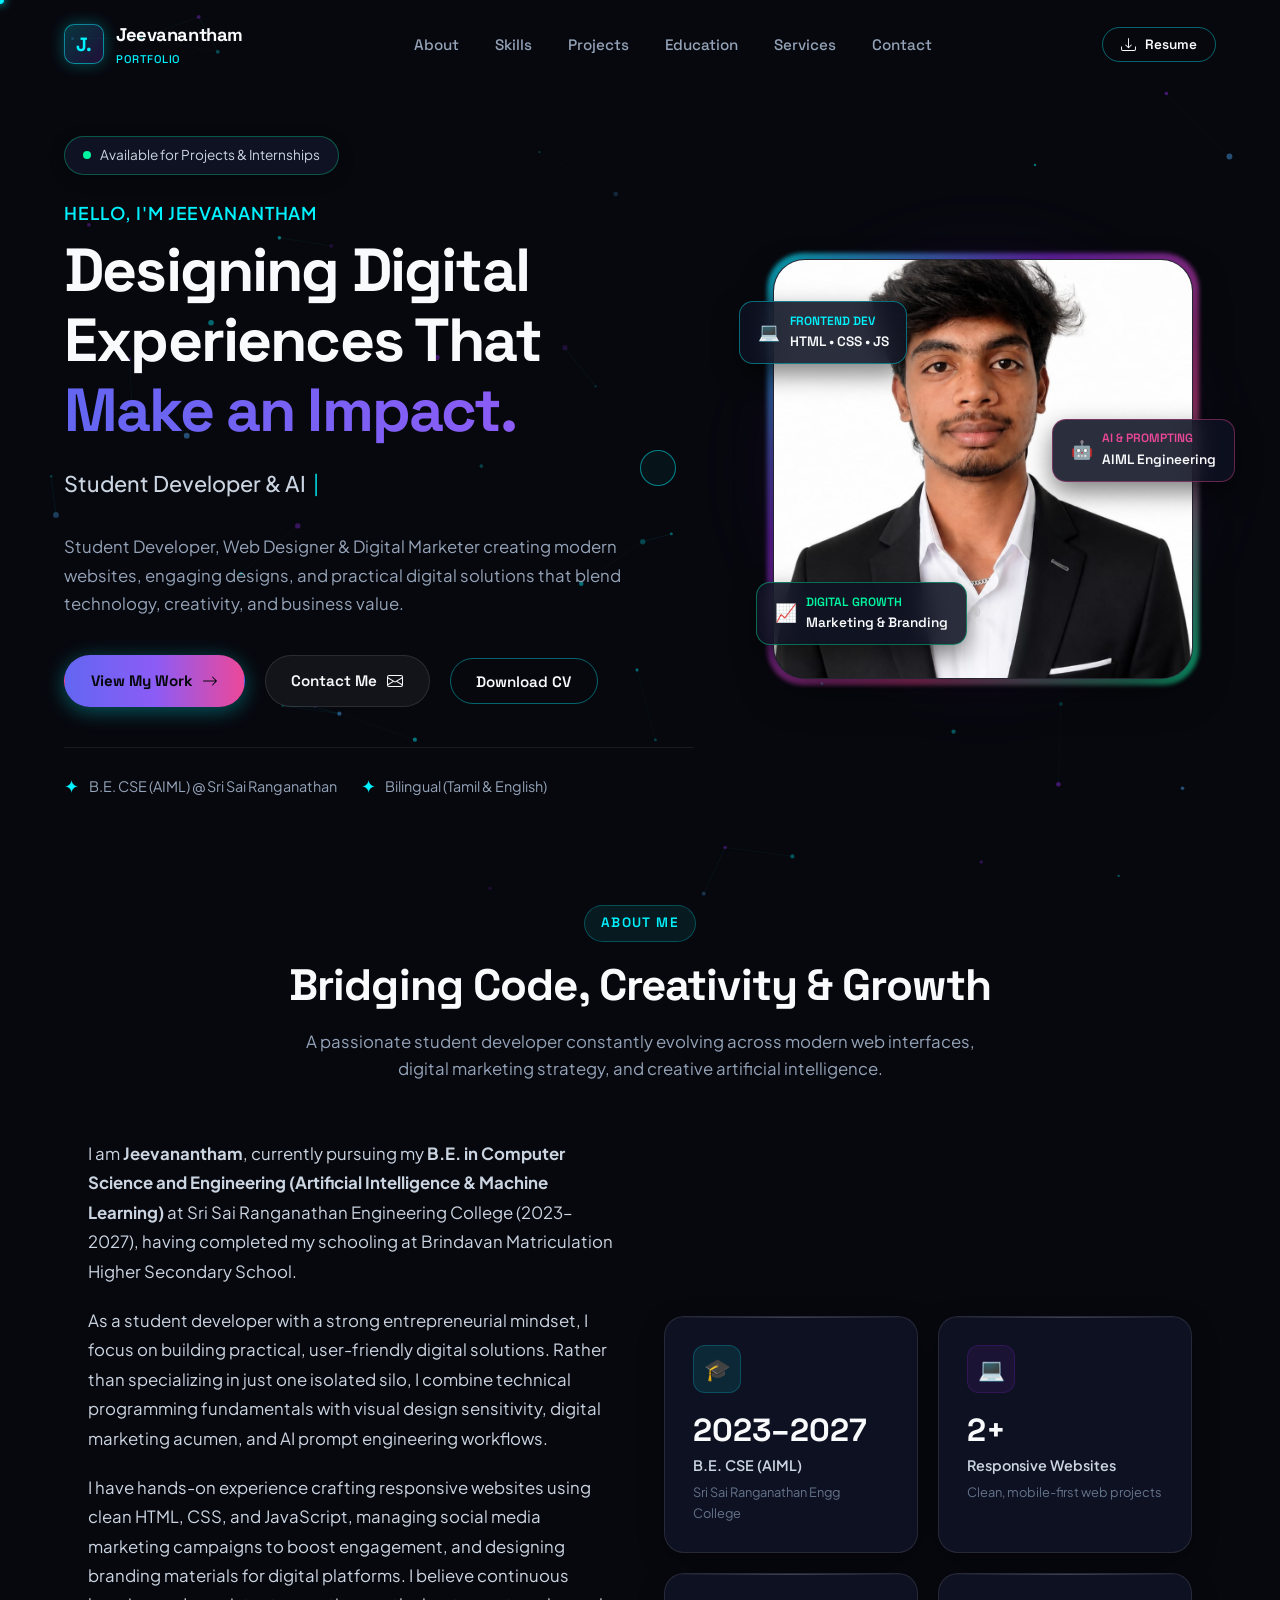
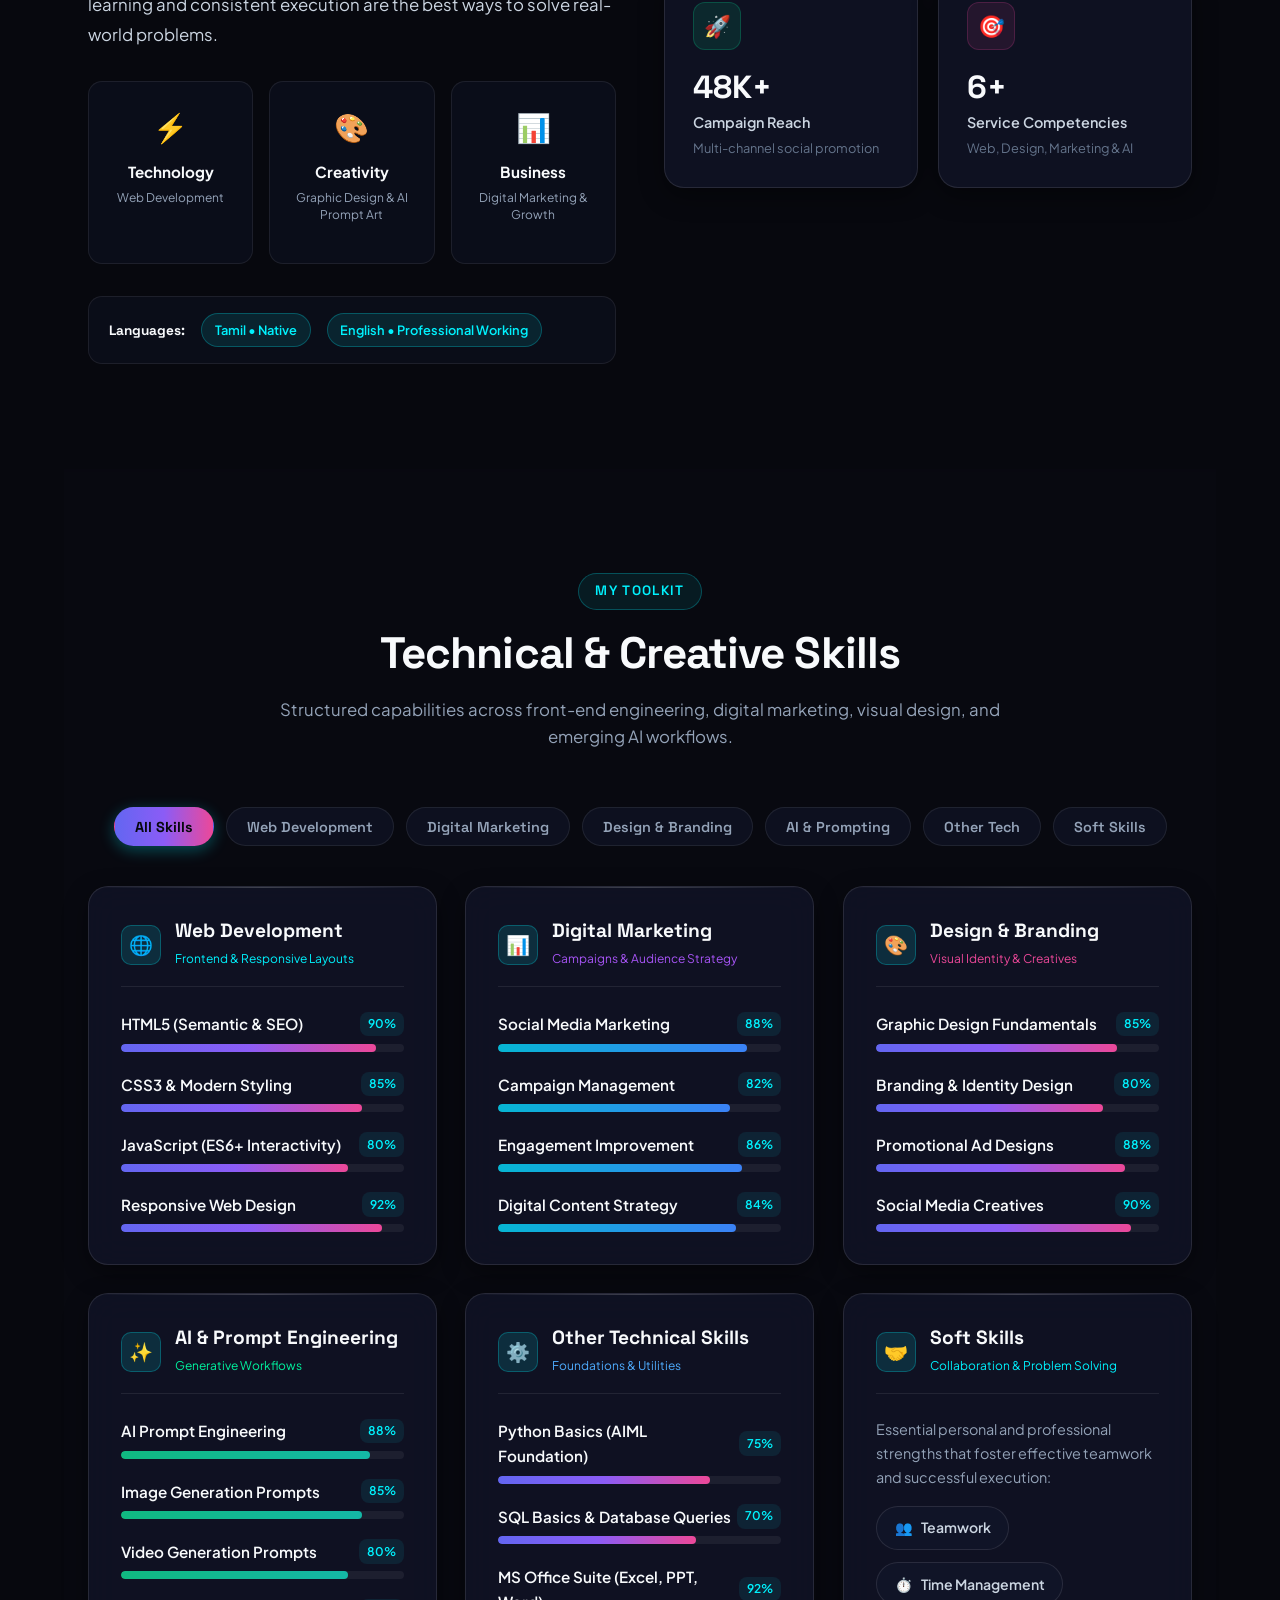
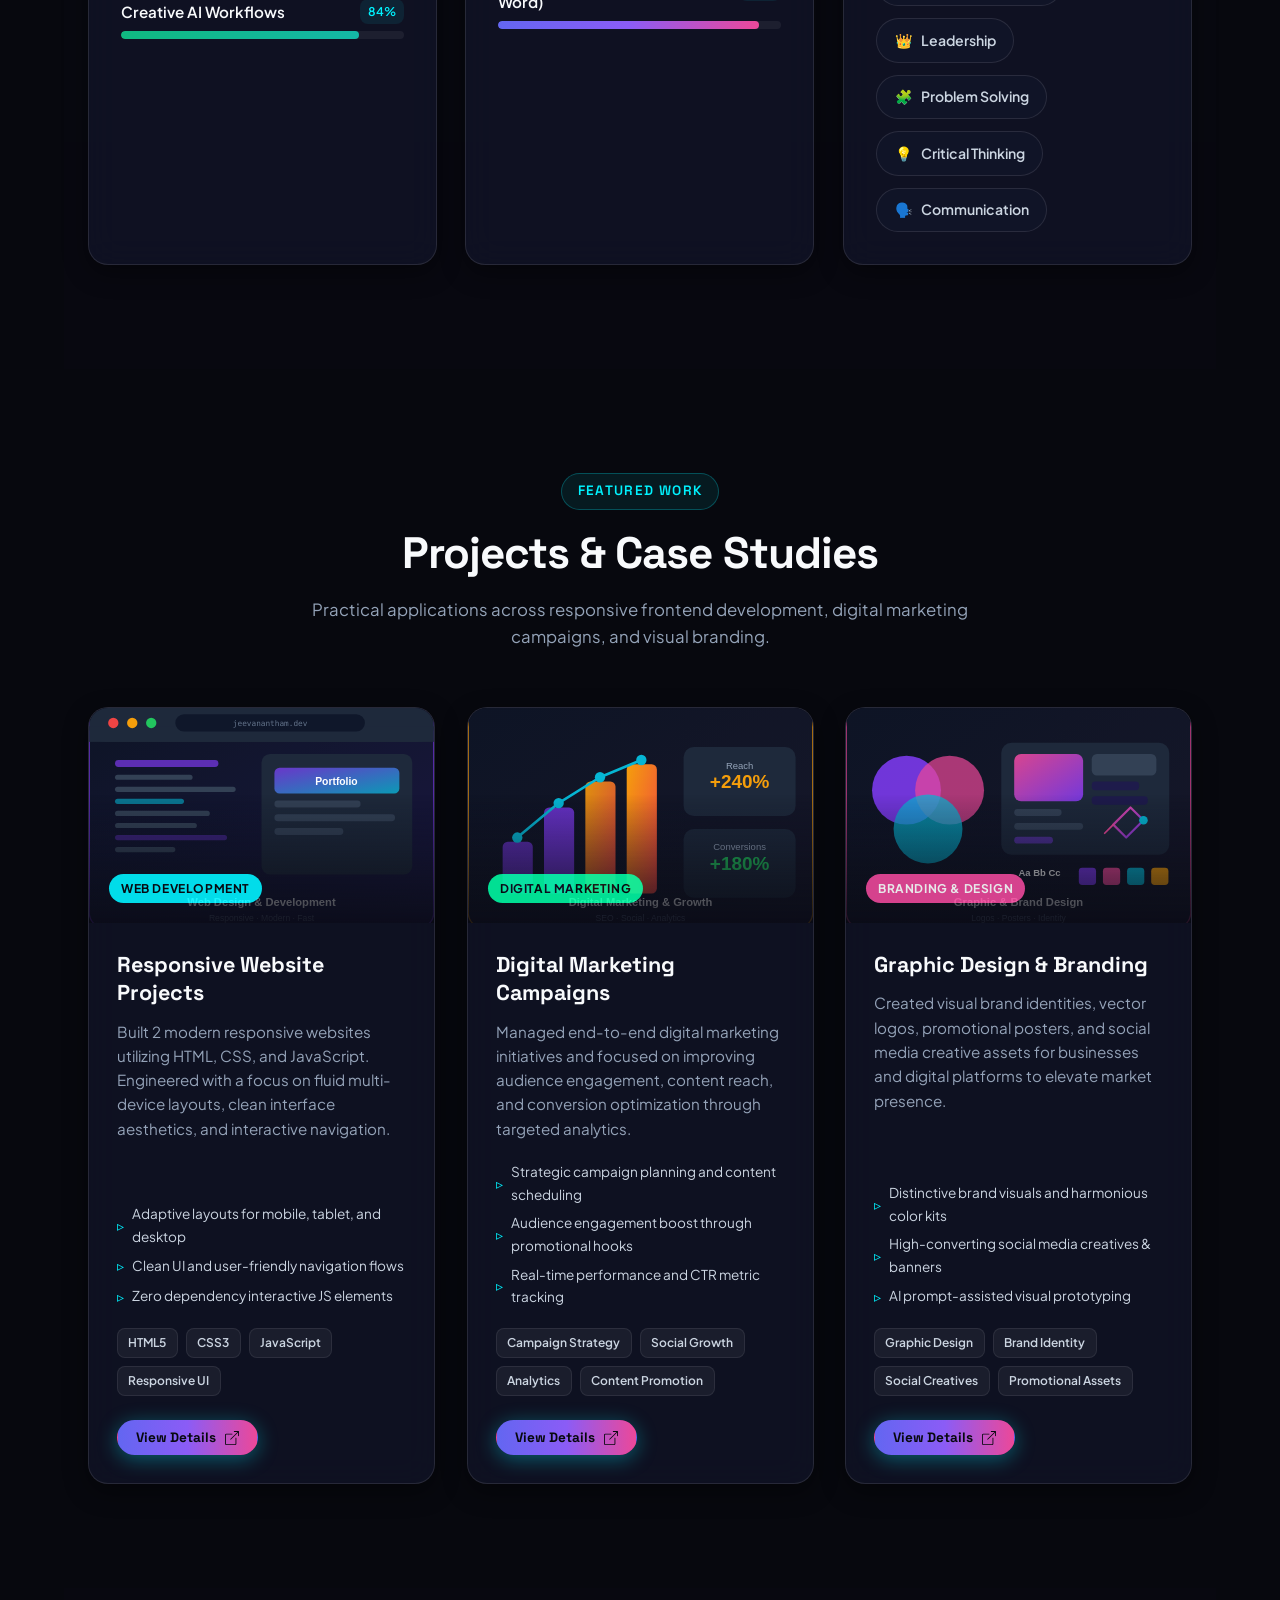
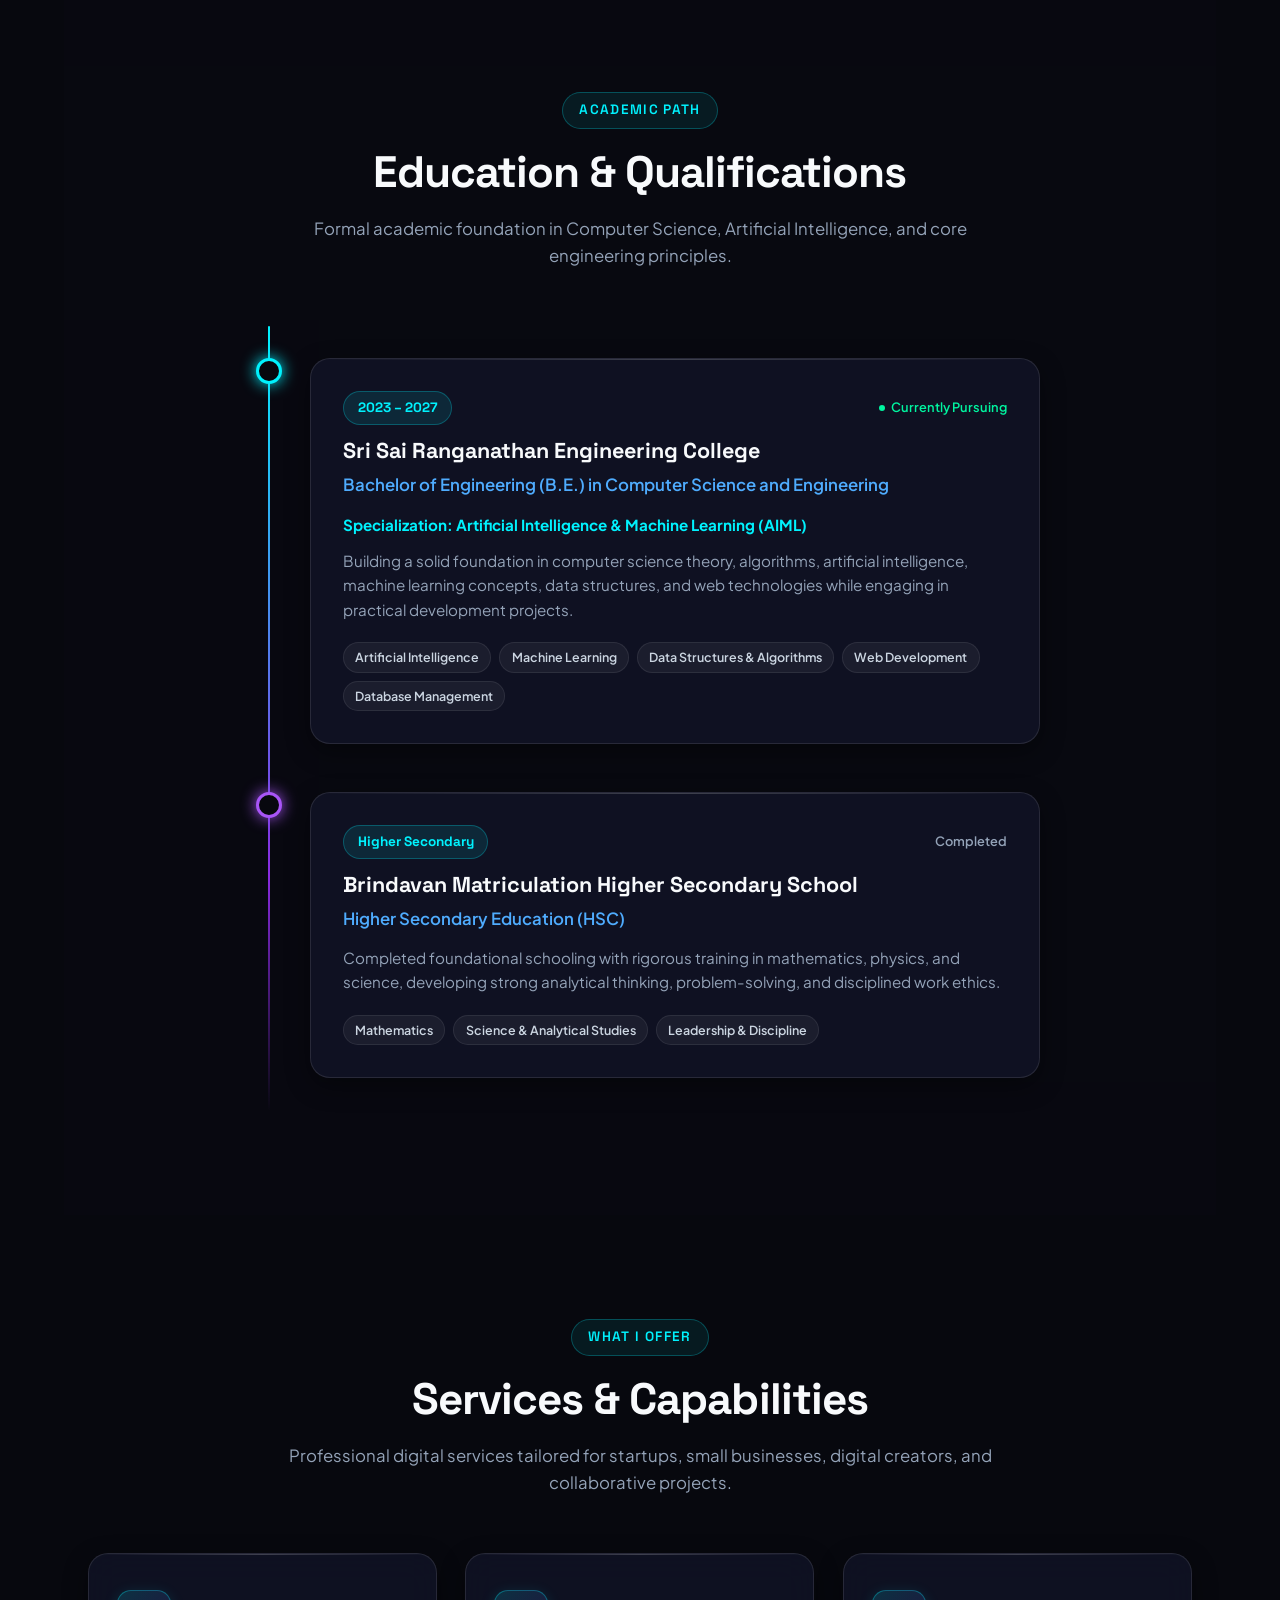
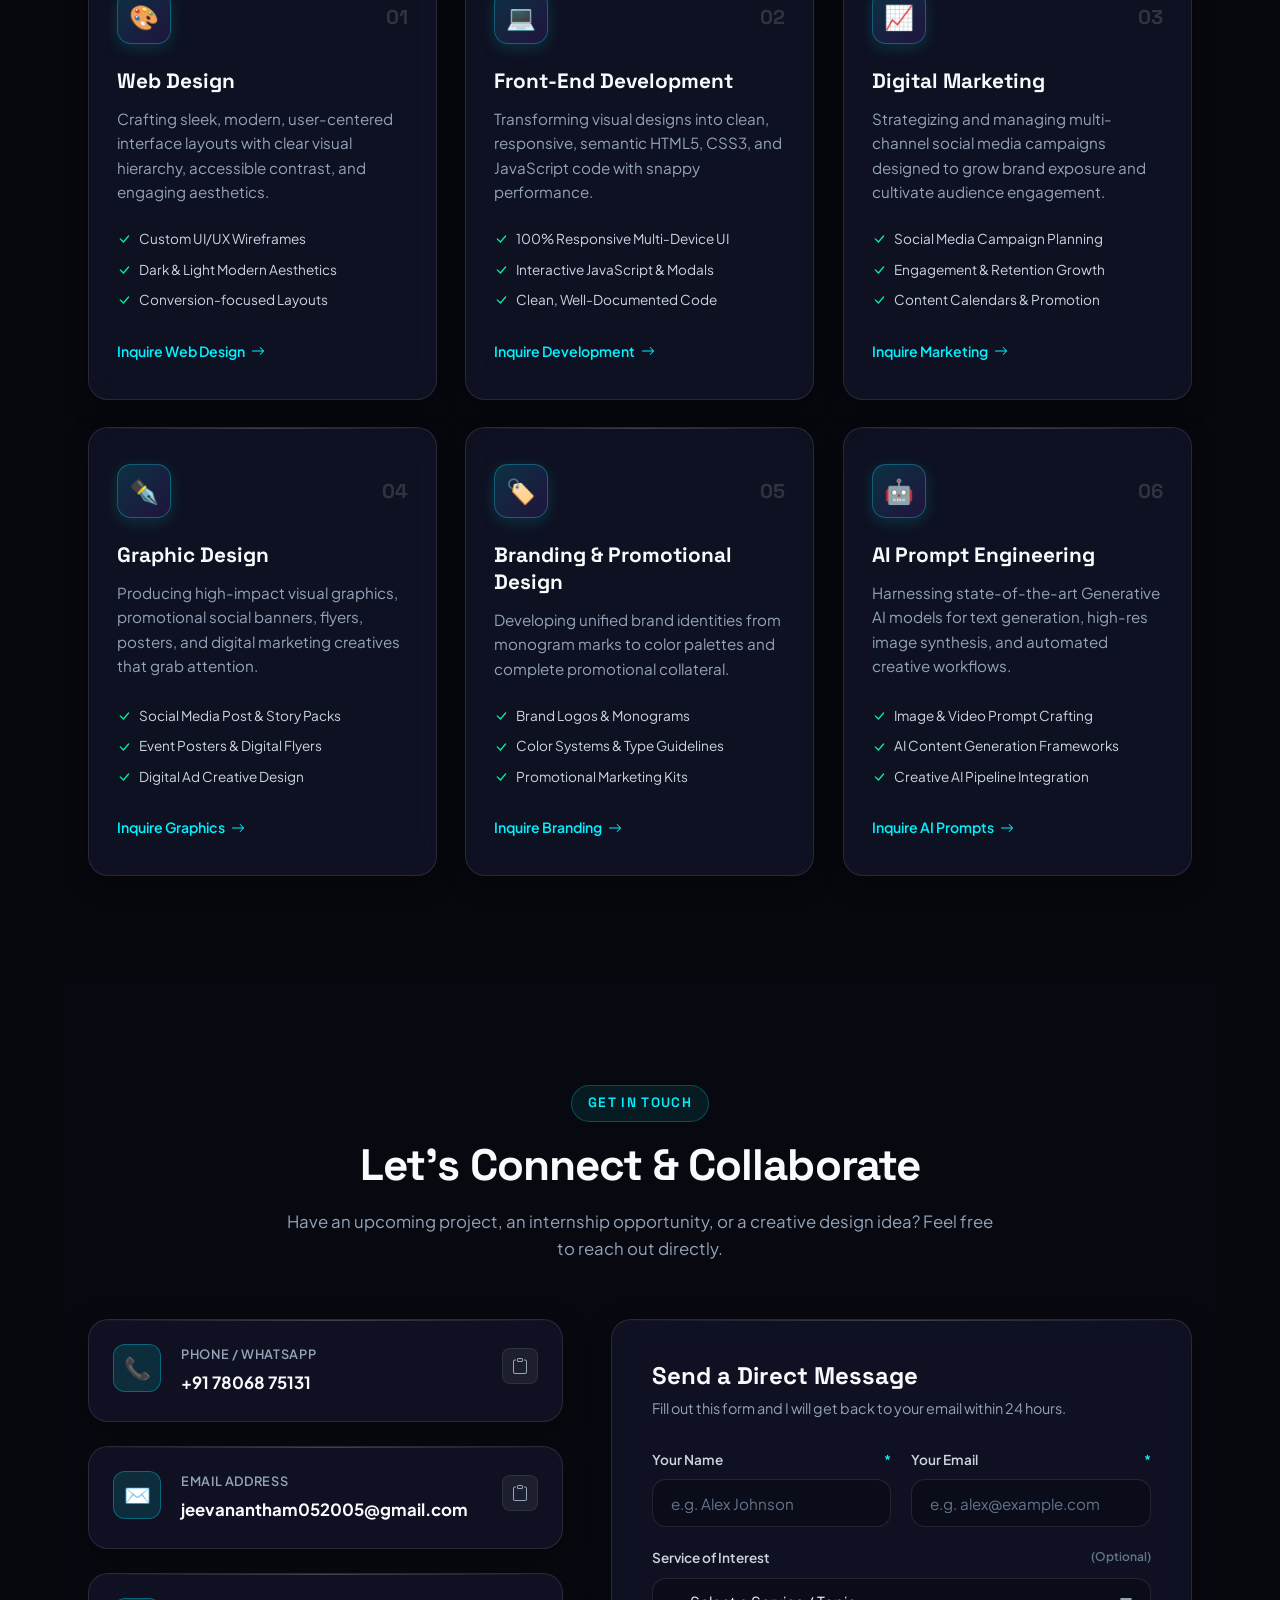
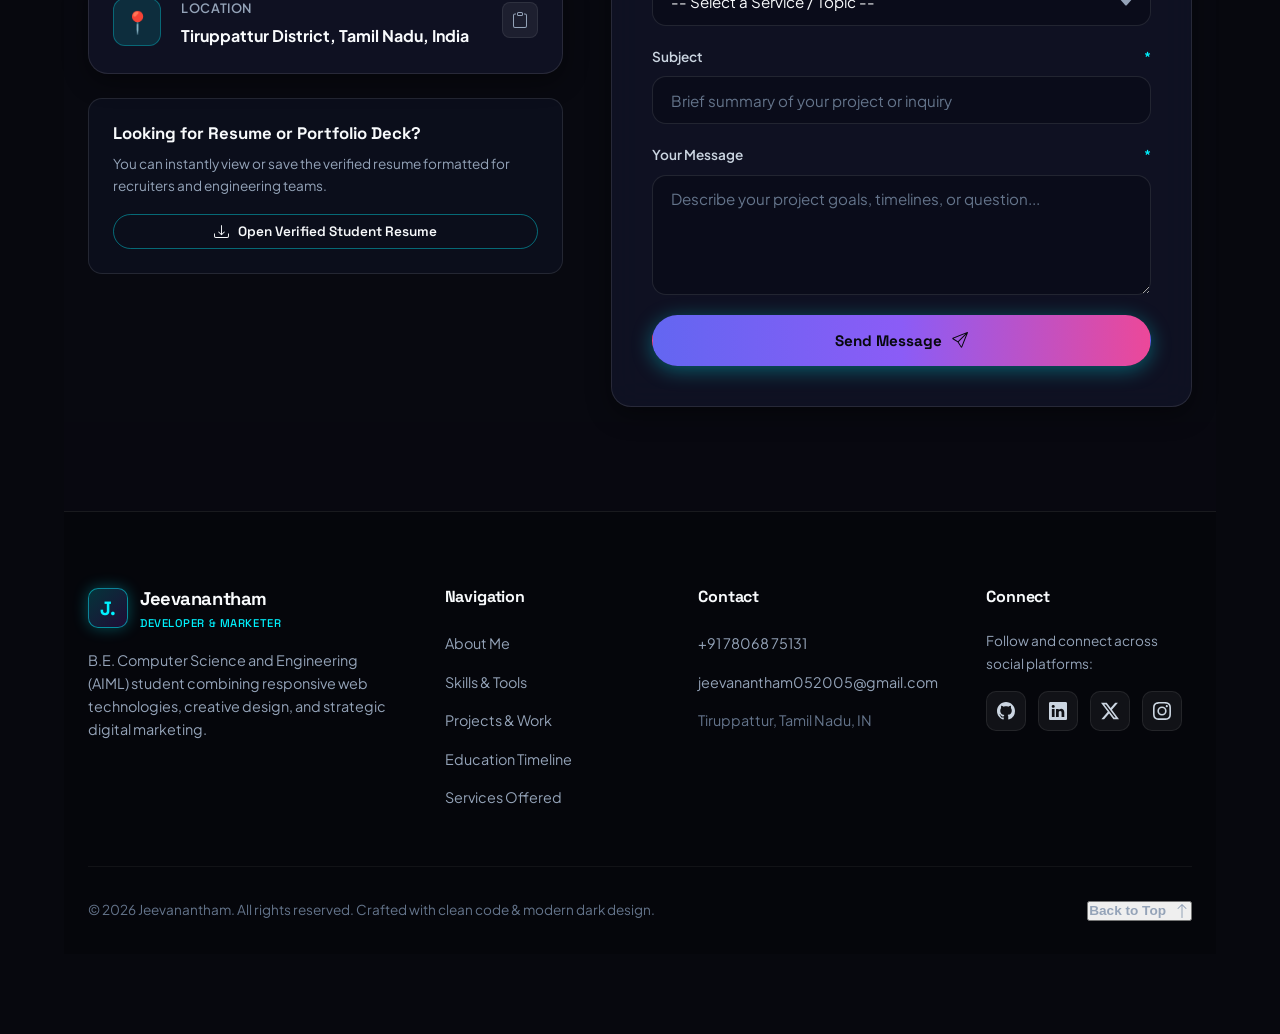
==== index.html @ c87650d6 "Initial portfolio setup" ====
<!DOCTYPE html>
<html lang="en">
<head>
  <meta charset="UTF-8">
  <meta name="viewport" content="width=device-width, initial-scale=1.0">
  <title>Jeevanantham | Student Developer, Web Designer &amp; Digital Marketer</title>
  <meta name="description" content="Personal portfolio of Jeevanantham — B.E. CSE (AIML) student developer, web designer, digital marketer, and AI prompt engineer crafting impactful digital experiences.">
  <meta name="keywords" content="Jeevanantham, Student Developer, Web Designer, Digital Marketer, AI Prompt Engineer, CSE AIML, Frontend Developer, Tamil Nadu">
  <meta name="author" content="Jeevanantham">
  
  <!-- Open Graph / Social Meta -->
  <meta property="og:title" content="Jeevanantham | Student Developer &amp; Web Designer">
  <meta property="og:description" content="Designing digital experiences that make an impact with clean web code, engaging marketing, and creative AI workflows.">
  <meta property="og:type" content="website">
  
  <!-- Favicon -->
  <link rel="icon" type="image/svg+xml" href="assets/images/favicon.svg">

  <!-- Google Fonts Preconnect -->
  <link rel="preconnect" href="https://fonts.googleapis.com">
  <link rel="preconnect" href="https://fonts.gstatic.com" crossorigin>
  
  <!-- Main Stylesheet (Combined CSS & Animations) -->
  <link rel="stylesheet" href="style.css">
</head>
<body>

  <!-- Background Ambient Particles Canvas -->
  <canvas id="particleCanvas"></canvas>

  <!-- Custom Animated Cursor Elements -->
  <div class="custom-cursor-dot" aria-hidden="true"></div>
  <div class="custom-cursor-outline" aria-hidden="true"></div>

  <!-- =========================================================================
       HEADER & NAVIGATION BAR
       ========================================================================= -->
  <header class="header">
    <div class="container nav-container">
      <a href="#hero" class="brand-logo" aria-label="Jeevanantham Home">
        <div class="brand-icon">J.</div>
        <div class="brand-name">
          <span class="brand-name-main">Jeevanantham</span>
          <span class="brand-role">Portfolio</span>
        </div>
      </a>

      <!-- Desktop Navigation -->
      <nav aria-label="Main Navigation">
        <ul class="nav-menu">
          <li><a href="#about" class="nav-link">About</a></li>
          <li><a href="#skills" class="nav-link">Skills</a></li>
          <li><a href="#projects" class="nav-link">Projects</a></li>
          <li><a href="#education" class="nav-link">Education</a></li>
          <li><a href="#services" class="nav-link">Services</a></li>
          <li><a href="#contact" class="nav-link">Contact</a></li>
        </ul>
      </nav>

      <div class="nav-actions">
        <button class="btn btn-outline-glow btn-sm" data-resume-open>
          <svg xmlns="http://www.w3.org/2000/svg" width="15" height="15" fill="currentColor" viewBox="0 0 16 16"><path d="M.5 9.9a.5.5 0 0 1 .5.5v2.5a1 1 0 0 0 1 1h12a1 1 0 0 0 1-1v-2.5a.5.5 0 0 1 1 0v2.5a2 2 0 0 1-2 2H2a2 2 0 0 1-2-2v-2.5a.5.5 0 0 1 .5-.5z"/><path d="M7.646 11.854a.5.5 0 0 0 .708 0l3-3a.5.5 0 0 0-.708-.708L8.5 10.293V1.5a.5.5 0 0 0-1 0v8.793L5.354 8.146a.5.5 0 1 0-.708.708l3 3z"/></svg>
          <span>Resume</span>
        </button>
        <button class="hamburger" aria-label="Toggle Mobile Menu" aria-expanded="false">
          <span class="hamburger-line"></span>
          <span class="hamburger-line"></span>
          <span class="hamburger-line"></span>
        </button>
      </div>
    </div>
  </header>

  <!-- Mobile Drawer Overlay -->
  <div class="mobile-nav-backdrop" aria-hidden="true"></div>
  <aside class="mobile-nav-drawer" aria-label="Mobile Navigation">
    <div class="mobile-drawer-top">
      <div class="brand-logo" style="margin-bottom: 2rem;">
        <div class="brand-icon">J.</div>
        <div class="brand-name">
          <span class="brand-name-main">Jeevanantham</span>
          <span class="brand-role">Developer &amp; Marketer</span>
        </div>
      </div>
      <ul class="mobile-menu">
        <li><a href="#hero" class="mobile-link"><span class="mobile-link-num">01</span> Home</a></li>
        <li><a href="#about" class="mobile-link"><span class="mobile-link-num">02</span> About Me</a></li>
        <li><a href="#skills" class="mobile-link"><span class="mobile-link-num">03</span> Skills</a></li>
        <li><a href="#projects" class="mobile-link"><span class="mobile-link-num">04</span> Projects</a></li>
        <li><a href="#education" class="mobile-link"><span class="mobile-link-num">05</span> Education</a></li>
        <li><a href="#services" class="mobile-link"><span class="mobile-link-num">06</span> Services</a></li>
        <li><a href="#contact" class="mobile-link"><span class="mobile-link-num">07</span> Contact</a></li>
      </ul>
    </div>
    <div class="mobile-drawer-bottom">
      <button class="btn btn-primary" style="width: 100%; margin-bottom: 1rem;" data-resume-open>
        <svg xmlns="http://www.w3.org/2000/svg" width="16" height="16" fill="currentColor" viewBox="0 0 16 16"><path d="M.5 9.9a.5.5 0 0 1 .5.5v2.5a1 1 0 0 0 1 1h12a1 1 0 0 0 1-1v-2.5a.5.5 0 0 1 1 0v2.5a2 2 0 0 1-2 2H2a2 2 0 0 1-2-2v-2.5a.5.5 0 0 1 .5-.5z"/><path d="M7.646 11.854a.5.5 0 0 0 .708 0l3-3a.5.5 0 0 0-.708-.708L8.5 10.293V1.5a.5.5 0 0 0-1 0v8.793L5.354 8.146a.5.5 0 1 0-.708.708l3 3z"/></svg>
        <span>View &amp; Download Resume</span>
      </button>
      <div style="font-size: 0.8rem; color: var(--text-dim); text-align: center;">
        Tiruppattur, Tamil Nadu, India
      </div>
    </div>
  </aside>

  <!-- =========================================================================
       1. HERO SECTION
       ========================================================================= -->
  <section id="hero" class="hero">
    <div class="container">
      <div class="hero-grid">
        
        <!-- Hero Text & CTAs -->
        <div class="hero-content reveal-init">
          <div class="hero-status-pill">
            <span class="status-dot"></span>
            <span>Available for Projects &amp; Internships</span>
          </div>

          <div class="hero-greeting">Hello, I'm Jeevanantham</div>
          
          <h1 class="hero-title">
            Designing Digital Experiences That <span class="gradient-text">Make an Impact.</span>
          </h1>

          <div class="hero-subheadline">
            <span id="typewriterText">Student Developer &amp; AI Enthusiast</span>
            <span class="typing-cursor">|</span>
          </div>

          <p class="hero-description">
            Student Developer, Web Designer &amp; Digital Marketer creating modern websites, engaging designs, and practical digital solutions that blend technology, creativity, and business value.
          </p>

          <div class="hero-buttons">
            <a href="#projects" class="btn btn-primary">
              <span>View My Work</span>
              <svg xmlns="http://www.w3.org/2000/svg" width="16" height="16" fill="currentColor" viewBox="0 0 16 16"><path fill-rule="evenodd" d="M1 8a.5.5 0 0 1 .5-.5h11.793l-3.147-3.146a.5.5 0 0 1 .708-.708l4 4a.5.5 0 0 1 0 .708l-4 4a.5.5 0 0 1-.708-.708L13.293 8.5H1.5A.5.5 0 0 1 1 8z"/></svg>
            </a>
            <a href="#contact" class="btn btn-secondary">
              <span>Contact Me</span>
              <svg xmlns="http://www.w3.org/2000/svg" width="16" height="16" fill="currentColor" viewBox="0 0 16 16"><path d="M0 4a2 2 0 0 1 2-2h12a2 2 0 0 1 2 2v8a2 2 0 0 1-2 2H2a2 2 0 0 1-2-2V4Zm2-1a1 1 0 0 0-1 1v.217l7 4.2 7-4.2V4a1 1 0 0 0-1-1H2Zm13 2.383-4.708 2.825L15 11.105V5.383Zm-.034 6.876-5.64-3.471L8 9.583l-1.326-.795-5.64 3.47A1 1 0 0 0 2 13h12a1 1 0 0 0 .966-.741ZM1 11.105l4.708-2.897L1 5.383v5.722Z"/></svg>
            </a>
            <button class="btn btn-outline-glow" data-resume-open>
              <span>Download CV</span>
            </button>
          </div>

          <div class="hero-highlights">
            <div class="highlight-item">
              <span class="highlight-icon">✦</span>
              <span>B.E. CSE (AIML) @ Sri Sai Ranganathan</span>
            </div>
            <div class="highlight-item">
              <span class="highlight-icon">✦</span>
              <span>Bilingual (Tamil &amp; English)</span>
            </div>
          </div>
        </div>

        <!-- Hero Avatar Visual with 3D Aura & Floating Chips -->
        <div class="hero-visual reveal-init delay-200">
          <div class="avatar-wrapper">
            <div class="avatar-aura"></div>
            <div class="avatar-ring animate-spin-slow"></div>
            
            <div class="avatar-card">
              <img src="assets/images/avatar.jpg.jpeg" alt="Jeevanantham - Student Developer &amp; Web Designer" class="avatar-img" width="420" height="420">
            </div>

            <!-- Floating Badges -->
            <div class="floating-chip chip-1">
              <span class="chip-icon">💻</span>
              <div>
                <div style="font-size: 0.75rem; color: var(--clr-accent-cyan);">FRONTEND DEV</div>
                <div>HTML • CSS • JS</div>
              </div>
            </div>

            <div class="floating-chip chip-2">
              <span class="chip-icon">🤖</span>
              <div>
                <div style="font-size: 0.75rem; color: var(--clr-accent-pink);">AI &amp; PROMPTING</div>
                <div>AIML Engineering</div>
              </div>
            </div>

            <div class="floating-chip chip-3">
              <span class="chip-icon">📈</span>
              <div>
                <div style="font-size: 0.75rem; color: var(--clr-accent-emerald);">DIGITAL GROWTH</div>
                <div>Marketing &amp; Branding</div>
              </div>
            </div>
          </div>
        </div>

      </div>
  <!-- =========================================================================
       2. ABOUT ME SECTION
       ========================================================================= -->
  <section id="about" class="section">
    <div class="container">
      <div class="section-header reveal-init">
        <div class="section-tag">About Me</div>
        <h2 class="section-title">Bridging Code, Creativity &amp; Growth</h2>
        <p class="section-desc">
          A passionate student developer constantly evolving across modern web interfaces, digital marketing strategy, and creative artificial intelligence.
        </p>
      </div>

      <div class="about-grid">
        <!-- Bio Narrative & Triad Cards -->
        <div class="about-narrative reveal-init">
          <p>
            I am <strong>Jeevanantham</strong>, currently pursuing my <strong>B.E. in Computer Science and Engineering (Artificial Intelligence &amp; Machine Learning)</strong> at Sri Sai Ranganathan Engineering College (2023–2027), having completed my schooling at Brindavan Matriculation Higher Secondary School.
          </p>
          <p>
            As a student developer with a strong entrepreneurial mindset, I focus on building practical, user-friendly digital solutions. Rather than specializing in just one isolated silo, I combine technical programming fundamentals with visual design sensitivity, digital marketing acumen, and AI prompt engineering workflows.
          </p>
          <p>
            I have hands-on experience crafting responsive websites using clean HTML, CSS, and JavaScript, managing social media marketing campaigns to boost engagement, and designing branding materials for digital platforms. I believe continuous learning and consistent execution are the best ways to solve real-world problems.
          </p>

          <!-- Core Triad -->
          <div class="about-triad">
            <div class="triad-card">
              <span class="triad-icon">⚡</span>
              <div class="triad-title">Technology</div>
              <p class="triad-desc">Web Development</p>
            </div>
            <div class="triad-card">
              <span class="triad-icon">🎨</span>
              <div class="triad-title">Creativity</div>
              <p class="triad-desc">Graphic Design &amp; AI Prompt Art</p>
            </div>
            <div class="triad-card">
              <span class="triad-icon">📊</span>
              <div class="triad-title">Business</div>
              <p class="triad-desc">Digital Marketing &amp; Growth</p>
            </div>
          </div>

          <!-- Languages Spoken -->
          <div class="languages-wrap">
            <span class="languages-label">Languages:</span>
            <span class="lang-badge">Tamil &bull; Native</span>
            <span class="lang-badge">English &bull; Professional Working</span>
          </div>
        </div>

        <!-- Quick Stats & Highlights Cards -->
        <div class="stats-grid reveal-init delay-200">
          <div class="glass-card stat-card tilt-card">
            <div class="stat-icon">🎓</div>
            <div class="stat-number">2023–2027</div>
            <div class="stat-label">B.E. CSE (AIML)</div>
            <p class="stat-subtext">Sri Sai Ranganathan Engg College</p>
          </div>

          <div class="glass-card stat-card tilt-card">
            <div class="stat-icon">💻</div>
            <div class="stat-number">2+</div>
            <div class="stat-label">Responsive Websites</div>
            <p class="stat-subtext">Clean, mobile-first web projects</p>
          </div>

          <div class="glass-card stat-card tilt-card">
            <div class="stat-icon">🚀</div>
            <div class="stat-number">48K+</div>
            <div class="stat-label">Campaign Reach</div>
            <p class="stat-subtext">Multi-channel social promotion</p>
          </div>

          <div class="glass-card stat-card tilt-card">
            <div class="stat-icon">🎯</div>
            <div class="stat-number">6+</div>
            <div class="stat-label">Service Competencies</div>
            <p class="stat-subtext">Web, Design, Marketing &amp; AI</p>
          </div>
        </div>
      </div>
    </div>
  </section>

  <!-- =========================================================================
       3. SKILLS SECTION
       ========================================================================= -->
  <section id="skills" class="section" style="background: rgba(10, 12, 22, 0.4);">
    <div class="container">
      <div class="section-header reveal-init">
        <div class="section-tag">My Toolkit</div>
        <h2 class="section-title">Technical &amp; Creative Skills</h2>
        <p class="section-desc">
          Structured capabilities across front-end engineering, digital marketing, visual design, and emerging AI workflows.
        </p>
      </div>

      <!-- Filter Tabs -->
      <div class="skills-tabs reveal-init">
        <button class="skill-tab-btn active" data-skill-filter="all">All Skills</button>
        <button class="skill-tab-btn" data-skill-filter="web">Web Development</button>
        <button class="skill-tab-btn" data-skill-filter="marketing">Digital Marketing</button>
        <button class="skill-tab-btn" data-skill-filter="design">Design &amp; Branding</button>
        <button class="skill-tab-btn" data-skill-filter="ai">AI &amp; Prompting</button>
        <button class="skill-tab-btn" data-skill-filter="other">Other Tech</button>
        <button class="skill-tab-btn" data-skill-filter="soft">Soft Skills</button>
      </div>

      <!-- Skills Grid -->
      <div class="skills-wrapper">
        
        <!-- Category 1: Web Development -->
        <div class="glass-card skill-category-card reveal-init" data-category="web">
          <div class="category-header">
            <div class="category-icon">🌐</div>
            <div>
              <h3 class="category-title">Web Development</h3>
              <span style="font-size: 0.75rem; color: var(--clr-accent-cyan);">Frontend &amp; Responsive Layouts</span>
            </div>
          </div>
          <div class="skill-items">
            <div class="skill-item">
              <div class="skill-info">
                <span class="skill-name">HTML5 (Semantic &amp; SEO)</span>
                <span class="skill-level-tag">90%</span>
              </div>
              <div class="progress-track"><div class="progress-fill" data-width="90%"></div></div>
            </div>
            <div class="skill-item">
              <div class="skill-info">
                <span class="skill-name">CSS3 &amp; Modern Styling</span>
                <span class="skill-level-tag">85%</span>
              </div>
              <div class="progress-track"><div class="progress-fill" data-width="85%"></div></div>
            </div>
            <div class="skill-item">
              <div class="skill-info">
                <span class="skill-name">JavaScript (ES6+ Interactivity)</span>
                <span class="skill-level-tag">80%</span>
              </div>
              <div class="progress-track"><div class="progress-fill" data-width="80%"></div></div>
            </div>
            <div class="skill-item">
              <div class="skill-info">
                <span class="skill-name">Responsive Web Design</span>
                <span class="skill-level-tag">92%</span>
              </div>
              <div class="progress-track"><div class="progress-fill" data-width="92%"></div></div>
            </div>
          </div>
        </div>

        <!-- Category 2: Digital Marketing -->
        <div class="glass-card skill-category-card reveal-init delay-100" data-category="marketing">
          <div class="category-header">
            <div class="category-icon">📊</div>
            <div>
              <h3 class="category-title">Digital Marketing</h3>
              <span style="font-size: 0.75rem; color: var(--clr-accent-violet);">Campaigns &amp; Audience Strategy</span>
            </div>
          </div>
          <div class="skill-items">
            <div class="skill-item">
              <div class="skill-info">
                <span class="skill-name">Social Media Marketing</span>
                <span class="skill-level-tag">88%</span>
              </div>
              <div class="progress-track"><div class="progress-fill purple" data-width="88%"></div></div>
            </div>
            <div class="skill-item">
              <div class="skill-info">
                <span class="skill-name">Campaign Management</span>
                <span class="skill-level-tag">82%</span>
              </div>
              <div class="progress-track"><div class="progress-fill purple" data-width="82%"></div></div>
            </div>
            <div class="skill-item">
              <div class="skill-info">
                <span class="skill-name">Engagement Improvement</span>
                <span class="skill-level-tag">86%</span>
              </div>
              <div class="progress-track"><div class="progress-fill purple" data-width="86%"></div></div>
            </div>
            <div class="skill-item">
              <div class="skill-info">
                <span class="skill-name">Digital Content Strategy</span>
                <span class="skill-level-tag">84%</span>
              </div>
              <div class="progress-track"><div class="progress-fill purple" data-width="84%"></div></div>
            </div>
          </div>
        </div>

        <!-- Category 3: Design & Branding -->
        <div class="glass-card skill-category-card reveal-init delay-200" data-category="design">
          <div class="category-header">
            <div class="category-icon">🎨</div>
            <div>
              <h3 class="category-title">Design &amp; Branding</h3>
              <span style="font-size: 0.75rem; color: var(--clr-accent-pink);">Visual Identity &amp; Creatives</span>
            </div>
          </div>
          <div class="skill-items">
            <div class="skill-item">
              <div class="skill-info">
                <span class="skill-name">Graphic Design Fundamentals</span>
                <span class="skill-level-tag">85%</span>
              </div>
              <div class="progress-track"><div class="progress-fill" data-width="85%"></div></div>
            </div>
            <div class="skill-item">
              <div class="skill-info">
                <span class="skill-name">Branding &amp; Identity Design</span>
                <span class="skill-level-tag">80%</span>
              </div>
              <div class="progress-track"><div class="progress-fill" data-width="80%"></div></div>
            </div>
            <div class="skill-item">
              <div class="skill-info">
                <span class="skill-name">Promotional Ad Designs</span>
                <span class="skill-level-tag">88%</span>
              </div>
              <div class="progress-track"><div class="progress-fill" data-width="88%"></div></div>
            </div>
            <div class="skill-item">
              <div class="skill-info">
                <span class="skill-name">Social Media Creatives</span>
                <span class="skill-level-tag">90%</span>
              </div>
              <div class="progress-track"><div class="progress-fill" data-width="90%"></div></div>
            </div>
          </div>
        </div>

        <!-- Category 4: AI & Prompt Engineering -->
        <div class="glass-card skill-category-card reveal-init" data-category="ai">
          <div class="category-header">
            <div class="category-icon">✨</div>
            <div>
              <h3 class="category-title">AI &amp; Prompt Engineering</h3>
              <span style="font-size: 0.75rem; color: var(--clr-accent-emerald);">Generative Workflows</span>
            </div>
          </div>
          <div class="skill-items">
            <div class="skill-item">
              <div class="skill-info">
                <span class="skill-name">AI Prompt Engineering</span>
                <span class="skill-level-tag">88%</span>
              </div>
              <div class="progress-track"><div class="progress-fill emerald" data-width="88%"></div></div>
            </div>
            <div class="skill-item">
              <div class="skill-info">
                <span class="skill-name">Image Generation Prompts</span>
                <span class="skill-level-tag">85%</span>
              </div>
              <div class="progress-track"><div class="progress-fill emerald" data-width="85%"></div></div>
            </div>
            <div class="skill-item">
              <div class="skill-info">
                <span class="skill-name">Video Generation Prompts</span>
                <span class="skill-level-tag">80%</span>
              </div>
              <div class="progress-track"><div class="progress-fill emerald" data-width="80%"></div></div>
            </div>
            <div class="skill-item">
              <div class="skill-info">
                <span class="skill-name">Creative AI Workflows</span>
                <span class="skill-level-tag">84%</span>
              </div>
              <div class="progress-track"><div class="progress-fill emerald" data-width="84%"></div></div>
            </div>
          </div>
        </div>

        <!-- Category 5: Other Technical Skills -->
        <div class="glass-card skill-category-card reveal-init delay-100" data-category="other">
          <div class="category-header">
            <div class="category-icon">⚙️</div>
            <div>
              <h3 class="category-title">Other Technical Skills</h3>
              <span style="font-size: 0.75rem; color: var(--clr-accent-blue);">Foundations &amp; Utilities</span>
            </div>
          </div>
          <div class="skill-items">
            <div class="skill-item">
              <div class="skill-info">
                <span class="skill-name">Python Basics (AIML Foundation)</span>
                <span class="skill-level-tag">75%</span>
              </div>
              <div class="progress-track"><div class="progress-fill" data-width="75%"></div></div>
            </div>
            <div class="skill-item">
              <div class="skill-info">
                <span class="skill-name">SQL Basics &amp; Database Queries</span>
                <span class="skill-level-tag">70%</span>
              </div>
              <div class="progress-track"><div class="progress-fill" data-width="70%"></div></div>
            </div>
            <div class="skill-item">
              <div class="skill-info">
                <span class="skill-name">MS Office Suite (Excel, PPT, Word)</span>
                <span class="skill-level-tag">92%</span>
              </div>
              <div class="progress-track"><div class="progress-fill" data-width="92%"></div></div>
            </div>
          </div>
        </div>

        <!-- Category 6: Soft Skills -->
        <div class="glass-card skill-category-card reveal-init delay-200" data-category="soft">
          <div class="category-header">
            <div class="category-icon">🤝</div>
            <div>
              <h3 class="category-title">Soft Skills</h3>
              <span style="font-size: 0.75rem; color: var(--clr-accent-cyan);">Collaboration &amp; Problem Solving</span>
            </div>
          </div>
          <p style="font-size: 0.9rem; color: var(--text-muted); margin-bottom: 1rem;">
            Essential personal and professional strengths that foster effective teamwork and successful execution:
          </p>
          <div class="soft-skills-cloud">
            <span class="soft-skill-pill"><span>👥</span> Teamwork</span>
            <span class="soft-skill-pill"><span>⏱️</span> Time Management</span>
            <span class="soft-skill-pill"><span>👑</span> Leadership</span>
            <span class="soft-skill-pill"><span>🧩</span> Problem Solving</span>
            <span class="soft-skill-pill"><span>💡</span> Critical Thinking</span>
            <span class="soft-skill-pill"><span>🗣️</span> Communication</span>
          </div>
        </div>

      </div>
    </div>
  </section>

  <!-- =========================================================================
       4. PROJECTS SECTION
       ========================================================================= -->
  <section id="projects" class="section">
    <div class="container">
      <div class="section-header reveal-init">
        <div class="section-tag">Featured Work</div>
        <h2 class="section-title">Projects &amp; Case Studies</h2>
        <p class="section-desc">
          Practical applications across responsive frontend development, digital marketing campaigns, and visual branding.
        </p>
      </div>

      <div class="projects-grid">
        
        <!-- Project 1: Responsive Website Projects -->
        <div class="project-card glass-card tilt-card reveal-init">
          <div class="project-preview">
            <img src="assets/images/project-web.svg" alt="Responsive Website Projects" class="project-img" loading="lazy">
            <div class="project-overlay">
              <span class="project-badge">Web Development</span>
            </div>
          </div>
          <div class="project-body">
            <h3 class="project-title">Responsive Website Projects</h3>
            <p class="project-description">
              Built 2 modern responsive websites utilizing HTML, CSS, and JavaScript. Engineered with a focus on fluid multi-device layouts, clean interface aesthetics, and interactive navigation.
            </p>
            <ul class="project-highlights-list">
              <li class="project-highlight-item">Adaptive layouts for mobile, tablet, and desktop</li>
              <li class="project-highlight-item">Clean UI and user-friendly navigation flows</li>
              <li class="project-highlight-item">Zero dependency interactive JS elements</li>
            </ul>
            <div class="project-tags">
              <span class="project-tag">HTML5</span>
              <span class="project-tag">CSS3</span>
              <span class="project-tag">JavaScript</span>
              <span class="project-tag">Responsive UI</span>
            </div>
            <div class="project-actions">
              <button class="btn btn-primary btn-sm" data-project-target="responsive-web">
                <span>View Details</span>
                <svg xmlns="http://www.w3.org/2000/svg" width="14" height="14" fill="currentColor" viewBox="0 0 16 16"><path fill-rule="evenodd" d="M8.636 3.5a.5.5 0 0 0-.5-.5H1.5A1.5 1.5 0 0 0 0 4.5v10A1.5 1.5 0 0 0 1.5 16h10a1.5 1.5 0 0 0 1.5-1.5V7.864a.5.5 0 0 0-1 0V14.5a.5.5 0 0 1-.5.5h-10a.5.5 0 0 1-.5-.5v-10a.5.5 0 0 1 .5-.5h6.636a.5.5 0 0 0 .5-.5z"/><path fill-rule="evenodd" d="M16 .5a.5.5 0 0 0-.5-.5h-5a.5.5 0 0 0 0 1h3.793L6.146 9.146a.5.5 0 1 0 .708.708L15 1.707V5.5a.5.5 0 0 0 1 0v-5z"/></svg>
              </button>
            </div>
          </div>
        </div>

        <!-- Project 2: Digital Marketing Campaigns -->
        <div class="project-card glass-card tilt-card reveal-init delay-100">
          <div class="project-preview">
            <img src="assets/images/project-marketing.svg" alt="Digital Marketing Campaigns" class="project-img" loading="lazy">
            <div class="project-overlay">
              <span class="project-badge" style="background: var(--clr-accent-emerald);">Digital Marketing</span>
            </div>
          </div>
          <div class="project-body">
            <h3 class="project-title">Digital Marketing Campaigns</h3>
            <p class="project-description">
              Managed end-to-end digital marketing initiatives and focused on improving audience engagement, content reach, and conversion optimization through targeted analytics.
            </p>
            <ul class="project-highlights-list">
              <li class="project-highlight-item">Strategic campaign planning and content scheduling</li>
              <li class="project-highlight-item">Audience engagement boost through promotional hooks</li>
              <li class="project-highlight-item">Real-time performance and CTR metric tracking</li>
            </ul>
            <div class="project-tags">
              <span class="project-tag">Campaign Strategy</span>
              <span class="project-tag">Social Growth</span>
              <span class="project-tag">Analytics</span>
              <span class="project-tag">Content Promotion</span>
            </div>
            <div class="project-actions">
              <button class="btn btn-primary btn-sm" data-project-target="digital-marketing">
                <span>View Details</span>
                <svg xmlns="http://www.w3.org/2000/svg" width="14" height="14" fill="currentColor" viewBox="0 0 16 16"><path fill-rule="evenodd" d="M8.636 3.5a.5.5 0 0 0-.5-.5H1.5A1.5 1.5 0 0 0 0 4.5v10A1.5 1.5 0 0 0 1.5 16h10a1.5 1.5 0 0 0 1.5-1.5V7.864a.5.5 0 0 0-1 0V14.5a.5.5 0 0 1-.5.5h-10a.5.5 0 0 1-.5-.5v-10a.5.5 0 0 1 .5-.5h6.636a.5.5 0 0 0 .5-.5z"/><path fill-rule="evenodd" d="M16 .5a.5.5 0 0 0-.5-.5h-5a.5.5 0 0 0 0 1h3.793L6.146 9.146a.5.5 0 1 0 .708.708L15 1.707V5.5a.5.5 0 0 0 1 0v-5z"/></svg>
              </button>
            </div>
          </div>
        </div>

        <!-- Project 3: Graphic Design & Branding -->
        <div class="project-card glass-card tilt-card reveal-init delay-200">
          <div class="project-preview">
            <img src="assets/images/project-design.svg" alt="Graphic Design &amp; Branding" class="project-img" loading="lazy">
            <div class="project-overlay">
              <span class="project-badge" style="background: var(--clr-accent-pink); color: #ffffff;">Branding &amp; Design</span>
            </div>
          </div>
          <div class="project-body">
            <h3 class="project-title">Graphic Design &amp; Branding</h3>
            <p class="project-description">
              Created visual brand identities, vector logos, promotional posters, and social media creative assets for businesses and digital platforms to elevate market presence.
            </p>
            <ul class="project-highlights-list">
              <li class="project-highlight-item">Distinctive brand visuals and harmonious color kits</li>
              <li class="project-highlight-item">High-converting social media creatives &amp; banners</li>
              <li class="project-highlight-item">AI prompt-assisted visual prototyping</li>
            </ul>
            <div class="project-tags">
              <span class="project-tag">Graphic Design</span>
              <span class="project-tag">Brand Identity</span>
              <span class="project-tag">Social Creatives</span>
              <span class="project-tag">Promotional Assets</span>
            </div>
            <div class="project-actions">
              <button class="btn btn-primary btn-sm" data-project-target="graphic-design">
                <span>View Details</span>
                <svg xmlns="http://www.w3.org/2000/svg" width="14" height="14" fill="currentColor" viewBox="0 0 16 16"><path fill-rule="evenodd" d="M8.636 3.5a.5.5 0 0 0-.5-.5H1.5A1.5 1.5 0 0 0 0 4.5v10A1.5 1.5 0 0 0 1.5 16h10a1.5 1.5 0 0 0 1.5-1.5V7.864a.5.5 0 0 0-1 0V14.5a.5.5 0 0 1-.5.5h-10a.5.5 0 0 1-.5-.5v-10a.5.5 0 0 1 .5-.5h6.636a.5.5 0 0 0 .5-.5z"/><path fill-rule="evenodd" d="M16 .5a.5.5 0 0 0-.5-.5h-5a.5.5 0 0 0 0 1h3.793L6.146 9.146a.5.5 0 1 0 .708.708L15 1.707V5.5a.5.5 0 0 0 1 0v-5z"/></svg>
              </button>
            </div>
          </div>
        </div>

      </div>
    </div>
  </section>

  <!-- =========================================================================
       5. EDUCATION TIMELINE SECTION
       ========================================================================= -->
  <section id="education" class="section" style="background: rgba(10, 12, 22, 0.4);">
    <div class="container">
      <div class="section-header reveal-init">
        <div class="section-tag">Academic Path</div>
        <h2 class="section-title">Education &amp; Qualifications</h2>
        <p class="section-desc">
          Formal academic foundation in Computer Science, Artificial Intelligence, and core engineering principles.
        </p>
      </div>

      <div class="timeline-container">
        
        <!-- Timeline Item 1: College -->
        <div class="timeline-item reveal-init">
          <div class="timeline-node"></div>
          <div class="glass-card timeline-card tilt-card">
            <div class="timeline-badge-row">
              <span class="timeline-period">2023 &ndash; 2027</span>
              <span class="timeline-status">
                <span class="timeline-status-dot"></span>
                <span>Currently Pursuing</span>
              </span>
            </div>
            <h3 class="timeline-title">Sri Sai Ranganathan Engineering College</h3>
            <div class="timeline-subtitle">Bachelor of Engineering (B.E.) in Computer Science and Engineering</div>
            <div style="font-size: 0.95rem; font-weight: 700; color: var(--clr-accent-cyan); margin-bottom: 0.75rem;">
              Specialization: Artificial Intelligence &amp; Machine Learning (AIML)
            </div>
            <p class="timeline-desc">
              Building a solid foundation in computer science theory, algorithms, artificial intelligence, machine learning concepts, data structures, and web technologies while engaging in practical development projects.
            </p>
            <div class="timeline-tags">
              <span class="timeline-tag">Artificial Intelligence</span>
              <span class="timeline-tag">Machine Learning</span>
              <span class="timeline-tag">Data Structures &amp; Algorithms</span>
              <span class="timeline-tag">Web Development</span>
              <span class="timeline-tag">Database Management</span>
            </div>
          </div>
        </div>

        <!-- Timeline Item 2: School -->
        <div class="timeline-item reveal-init delay-150">
          <div class="timeline-node"></div>
          <div class="glass-card timeline-card tilt-card">
            <div class="timeline-badge-row">
              <span class="timeline-period">Higher Secondary</span>
              <span class="timeline-status" style="color: var(--text-muted);">
                <span>Completed</span>
              </span>
            </div>
            <h3 class="timeline-title">Brindavan Matriculation Higher Secondary School</h3>
            <div class="timeline-subtitle">Higher Secondary Education (HSC)</div>
            <p class="timeline-desc">
              Completed foundational schooling with rigorous training in mathematics, physics, and science, developing strong analytical thinking, problem-solving, and disciplined work ethics.
            </p>
            <div class="timeline-tags">
              <span class="timeline-tag">Mathematics</span>
              <span class="timeline-tag">Science &amp; Analytical Studies</span>
              <span class="timeline-tag">Leadership &amp; Discipline</span>
            </div>
          </div>
        </div>

      </div>
    </div>
  </section>

  <!-- =========================================================================
       6. SERVICES SECTION
       ========================================================================= -->
  <section id="services" class="section">
    <div class="container">
      <div class="section-header reveal-init">
        <div class="section-tag">What I Offer</div>
        <h2 class="section-title">Services &amp; Capabilities</h2>
        <p class="section-desc">
          Professional digital services tailored for startups, small businesses, digital creators, and collaborative projects.
        </p>
      </div>

      <div class="services-grid">
        
        <!-- Service 1: Web Design -->
        <div class="glass-card service-card tilt-card reveal-init">
          <div class="service-header">
            <div class="service-icon-box">🎨</div>
            <span class="service-number">01</span>
          </div>
          <h3 class="service-title">Web Design</h3>
          <p class="service-desc">
            Crafting sleek, modern, user-centered interface layouts with clear visual hierarchy, accessible contrast, and engaging aesthetics.
          </p>
          <ul class="service-features-list">
            <li class="service-feature-item">
              <svg xmlns="http://www.w3.org/2000/svg" width="14" height="14" fill="currentColor" viewBox="0 0 16 16"><path d="M12.736 3.97a.733.733 0 0 1 1.047 0c.286.289.29.756.01 1.05L7.88 12.01a.733.733 0 0 1-1.065.02L3.217 8.384a.757.757 0 0 1 0-1.06.733.733 0 0 1 1.047 0l3.052 3.093 5.4-6.425a.247.247 0 0 1 .02-.022Z"/></svg>
              <span>Custom UI/UX Wireframes</span>
            </li>
            <li class="service-feature-item">
              <svg xmlns="http://www.w3.org/2000/svg" width="14" height="14" fill="currentColor" viewBox="0 0 16 16"><path d="M12.736 3.97a.733.733 0 0 1 1.047 0c.286.289.29.756.01 1.05L7.88 12.01a.733.733 0 0 1-1.065.02L3.217 8.384a.757.757 0 0 1 0-1.06.733.733 0 0 1 1.047 0l3.052 3.093 5.4-6.425a.247.247 0 0 1 .02-.022Z"/></svg>
              <span>Dark &amp; Light Modern Aesthetics</span>
            </li>
            <li class="service-feature-item">
              <svg xmlns="http://www.w3.org/2000/svg" width="14" height="14" fill="currentColor" viewBox="0 0 16 16"><path d="M12.736 3.97a.733.733 0 0 1 1.047 0c.286.289.29.756.01 1.05L7.88 12.01a.733.733 0 0 1-1.065.02L3.217 8.384a.757.757 0 0 1 0-1.06.733.733 0 0 1 1.047 0l3.052 3.093 5.4-6.425a.247.247 0 0 1 .02-.022Z"/></svg>
              <span>Conversion-focused Layouts</span>
            </li>
          </ul>
          <a href="#contact" class="service-cta-btn" data-service-inquiry="Web Design">
            <span>Inquire Web Design</span>
            <svg xmlns="http://www.w3.org/2000/svg" width="14" height="14" fill="currentColor" viewBox="0 0 16 16"><path fill-rule="evenodd" d="M1 8a.5.5 0 0 1 .5-.5h11.793l-3.147-3.146a.5.5 0 0 1 .708-.708l4 4a.5.5 0 0 1 0 .708l-4 4a.5.5 0 0 1-.708-.708L13.293 8.5H1.5A.5.5 0 0 1 1 8z"/></svg>
          </a>
        </div>

        <!-- Service 2: Front-End Development -->
        <div class="glass-card service-card tilt-card reveal-init delay-100">
          <div class="service-header">
            <div class="service-icon-box">💻</div>
            <span class="service-number">02</span>
          </div>
          <h3 class="service-title">Front-End Development</h3>
          <p class="service-desc">
            Transforming visual designs into clean, responsive, semantic HTML5, CSS3, and JavaScript code with snappy performance.
          </p>
          <ul class="service-features-list">
            <li class="service-feature-item">
              <svg xmlns="http://www.w3.org/2000/svg" width="14" height="14" fill="currentColor" viewBox="0 0 16 16"><path d="M12.736 3.97a.733.733 0 0 1 1.047 0c.286.289.29.756.01 1.05L7.88 12.01a.733.733 0 0 1-1.065.02L3.217 8.384a.757.757 0 0 1 0-1.06.733.733 0 0 1 1.047 0l3.052 3.093 5.4-6.425a.247.247 0 0 1 .02-.022Z"/></svg>
              <span>100% Responsive Multi-Device UI</span>
            </li>
            <li class="service-feature-item">
              <svg xmlns="http://www.w3.org/2000/svg" width="14" height="14" fill="currentColor" viewBox="0 0 16 16"><path d="M12.736 3.97a.733.733 0 0 1 1.047 0c.286.289.29.756.01 1.05L7.88 12.01a.733.733 0 0 1-1.065.02L3.217 8.384a.757.757 0 0 1 0-1.06.733.733 0 0 1 1.047 0l3.052 3.093 5.4-6.425a.247.247 0 0 1 .02-.022Z"/></svg>
              <span>Interactive JavaScript &amp; Modals</span>
            </li>
            <li class="service-feature-item">
              <svg xmlns="http://www.w3.org/2000/svg" width="14" height="14" fill="currentColor" viewBox="0 0 16 16"><path d="M12.736 3.97a.733.733 0 0 1 1.047 0c.286.289.29.756.01 1.05L7.88 12.01a.733.733 0 0 1-1.065.02L3.217 8.384a.757.757 0 0 1 0-1.06.733.733 0 0 1 1.047 0l3.052 3.093 5.4-6.425a.247.247 0 0 1 .02-.022Z"/></svg>
              <span>Clean, Well-Documented Code</span>
            </li>
          </ul>
          <a href="#contact" class="service-cta-btn" data-service-inquiry="Front-End Development">
            <span>Inquire Development</span>
            <svg xmlns="http://www.w3.org/2000/svg" width="14" height="14" fill="currentColor" viewBox="0 0 16 16"><path fill-rule="evenodd" d="M1 8a.5.5 0 0 1 .5-.5h11.793l-3.147-3.146a.5.5 0 0 1 .708-.708l4 4a.5.5 0 0 1 0 .708l-4 4a.5.5 0 0 1-.708-.708L13.293 8.5H1.5A.5.5 0 0 1 1 8z"/></svg>
          </a>
        </div>

        <!-- Service 3: Digital Marketing -->
        <div class="glass-card service-card tilt-card reveal-init delay-200">
          <div class="service-header">
            <div class="service-icon-box">📈</div>
            <span class="service-number">03</span>
          </div>
          <h3 class="service-title">Digital Marketing</h3>
          <p class="service-desc">
            Strategizing and managing multi-channel social media campaigns designed to grow brand exposure and cultivate audience engagement.
          </p>
          <ul class="service-features-list">
            <li class="service-feature-item">
              <svg xmlns="http://www.w3.org/2000/svg" width="14" height="14" fill="currentColor" viewBox="0 0 16 16"><path d="M12.736 3.97a.733.733 0 0 1 1.047 0c.286.289.29.756.01 1.05L7.88 12.01a.733.733 0 0 1-1.065.02L3.217 8.384a.757.757 0 0 1 0-1.06.733.733 0 0 1 1.047 0l3.052 3.093 5.4-6.425a.247.247 0 0 1 .02-.022Z"/></svg>
              <span>Social Media Campaign Planning</span>
            </li>
            <li class="service-feature-item">
              <svg xmlns="http://www.w3.org/2000/svg" width="14" height="14" fill="currentColor" viewBox="0 0 16 16"><path d="M12.736 3.97a.733.733 0 0 1 1.047 0c.286.289.29.756.01 1.05L7.88 12.01a.733.733 0 0 1-1.065.02L3.217 8.384a.757.757 0 0 1 0-1.06.733.733 0 0 1 1.047 0l3.052 3.093 5.4-6.425a.247.247 0 0 1 .02-.022Z"/></svg>
              <span>Engagement &amp; Retention Growth</span>
            </li>
            <li class="service-feature-item">
              <svg xmlns="http://www.w3.org/2000/svg" width="14" height="14" fill="currentColor" viewBox="0 0 16 16"><path d="M12.736 3.97a.733.733 0 0 1 1.047 0c.286.289.29.756.01 1.05L7.88 12.01a.733.733 0 0 1-1.065.02L3.217 8.384a.757.757 0 0 1 0-1.06.733.733 0 0 1 1.047 0l3.052 3.093 5.4-6.425a.247.247 0 0 1 .02-.022Z"/></svg>
              <span>Content Calendars &amp; Promotion</span>
            </li>
          </ul>
          <a href="#contact" class="service-cta-btn" data-service-inquiry="Digital Marketing">
            <span>Inquire Marketing</span>
            <svg xmlns="http://www.w3.org/2000/svg" width="14" height="14" fill="currentColor" viewBox="0 0 16 16"><path fill-rule="evenodd" d="M1 8a.5.5 0 0 1 .5-.5h11.793l-3.147-3.146a.5.5 0 0 1 .708-.708l4 4a.5.5 0 0 1 0 .708l-4 4a.5.5 0 0 1-.708-.708L13.293 8.5H1.5A.5.5 0 0 1 1 8z"/></svg>
          </a>
        </div>

        <!-- Service 4: Graphic Design -->
        <div class="glass-card service-card tilt-card reveal-init">
          <div class="service-header">
            <div class="service-icon-box">✒️</div>
            <span class="service-number">04</span>
          </div>
          <h3 class="service-title">Graphic Design</h3>
          <p class="service-desc">
            Producing high-impact visual graphics, promotional social banners, flyers, posters, and digital marketing creatives that grab attention.
          </p>
          <ul class="service-features-list">
            <li class="service-feature-item">
              <svg xmlns="http://www.w3.org/2000/svg" width="14" height="14" fill="currentColor" viewBox="0 0 16 16"><path d="M12.736 3.97a.733.733 0 0 1 1.047 0c.286.289.29.756.01 1.05L7.88 12.01a.733.733 0 0 1-1.065.02L3.217 8.384a.757.757 0 0 1 0-1.06.733.733 0 0 1 1.047 0l3.052 3.093 5.4-6.425a.247.247 0 0 1 .02-.022Z"/></svg>
              <span>Social Media Post &amp; Story Packs</span>
            </li>
            <li class="service-feature-item">
              <svg xmlns="http://www.w3.org/2000/svg" width="14" height="14" fill="currentColor" viewBox="0 0 16 16"><path d="M12.736 3.97a.733.733 0 0 1 1.047 0c.286.289.29.756.01 1.05L7.88 12.01a.733.733 0 0 1-1.065.02L3.217 8.384a.757.757 0 0 1 0-1.06.733.733 0 0 1 1.047 0l3.052 3.093 5.4-6.425a.247.247 0 0 1 .02-.022Z"/></svg>
              <span>Event Posters &amp; Digital Flyers</span>
            </li>
            <li class="service-feature-item">
              <svg xmlns="http://www.w3.org/2000/svg" width="14" height="14" fill="currentColor" viewBox="0 0 16 16"><path d="M12.736 3.97a.733.733 0 0 1 1.047 0c.286.289.29.756.01 1.05L7.88 12.01a.733.733 0 0 1-1.065.02L3.217 8.384a.757.757 0 0 1 0-1.06.733.733 0 0 1 1.047 0l3.052 3.093 5.4-6.425a.247.247 0 0 1 .02-.022Z"/></svg>
              <span>Digital Ad Creative Design</span>
            </li>
          </ul>
          <a href="#contact" class="service-cta-btn" data-service-inquiry="Graphic Design">
            <span>Inquire Graphics</span>
            <svg xmlns="http://www.w3.org/2000/svg" width="14" height="14" fill="currentColor" viewBox="0 0 16 16"><path fill-rule="evenodd" d="M1 8a.5.5 0 0 1 .5-.5h11.793l-3.147-3.146a.5.5 0 0 1 .708-.708l4 4a.5.5 0 0 1 0 .708l-4 4a.5.5 0 0 1-.708-.708L13.293 8.5H1.5A.5.5 0 0 1 1 8z"/></svg>
          </a>
        </div>

        <!-- Service 5: Branding & Promotional Design -->
        <div class="glass-card service-card tilt-card reveal-init delay-100">
          <div class="service-header">
            <div class="service-icon-box">🏷️</div>
            <span class="service-number">05</span>
          </div>
          <h3 class="service-title">Branding &amp; Promotional Design</h3>
          <p class="service-desc">
            Developing unified brand identities from monogram marks to color palettes and complete promotional collateral.
          </p>
          <ul class="service-features-list">
            <li class="service-feature-item">
              <svg xmlns="http://www.w3.org/2000/svg" width="14" height="14" fill="currentColor" viewBox="0 0 16 16"><path d="M12.736 3.97a.733.733 0 0 1 1.047 0c.286.289.29.756.01 1.05L7.88 12.01a.733.733 0 0 1-1.065.02L3.217 8.384a.757.757 0 0 1 0-1.06.733.733 0 0 1 1.047 0l3.052 3.093 5.4-6.425a.247.247 0 0 1 .02-.022Z"/></svg>
              <span>Brand Logos &amp; Monograms</span>
            </li>
            <li class="service-feature-item">
              <svg xmlns="http://www.w3.org/2000/svg" width="14" height="14" fill="currentColor" viewBox="0 0 16 16"><path d="M12.736 3.97a.733.733 0 0 1 1.047 0c.286.289.29.756.01 1.05L7.88 12.01a.733.733 0 0 1-1.065.02L3.217 8.384a.757.757 0 0 1 0-1.06.733.733 0 0 1 1.047 0l3.052 3.093 5.4-6.425a.247.247 0 0 1 .02-.022Z"/></svg>
              <span>Color Systems &amp; Type Guidelines</span>
            </li>
            <li class="service-feature-item">
              <svg xmlns="http://www.w3.org/2000/svg" width="14" height="14" fill="currentColor" viewBox="0 0 16 16"><path d="M12.736 3.97a.733.733 0 0 1 1.047 0c.286.289.29.756.01 1.05L7.88 12.01a.733.733 0 0 1-1.065.02L3.217 8.384a.757.757 0 0 1 0-1.06.733.733 0 0 1 1.047 0l3.052 3.093 5.4-6.425a.247.247 0 0 1 .02-.022Z"/></svg>
              <span>Promotional Marketing Kits</span>
            </li>
          </ul>
          <a href="#contact" class="service-cta-btn" data-service-inquiry="Branding &amp; Promotional Design">
            <span>Inquire Branding</span>
            <svg xmlns="http://www.w3.org/2000/svg" width="14" height="14" fill="currentColor" viewBox="0 0 16 16"><path fill-rule="evenodd" d="M1 8a.5.5 0 0 1 .5-.5h11.793l-3.147-3.146a.5.5 0 0 1 .708-.708l4 4a.5.5 0 0 1 0 .708l-4 4a.5.5 0 0 1-.708-.708L13.293 8.5H1.5A.5.5 0 0 1 1 8z"/></svg>
          </a>
        </div>

        <!-- Service 6: AI Prompt Engineering -->
        <div class="glass-card service-card tilt-card reveal-init delay-200">
          <div class="service-header">
            <div class="service-icon-box">🤖</div>
            <span class="service-number">06</span>
          </div>
          <h3 class="service-title">AI Prompt Engineering</h3>
          <p class="service-desc">
            Harnessing state-of-the-art Generative AI models for text generation, high-res image synthesis, and automated creative workflows.
          </p>
          <ul class="service-features-list">
            <li class="service-feature-item">
              <svg xmlns="http://www.w3.org/2000/svg" width="14" height="14" fill="currentColor" viewBox="0 0 16 16"><path d="M12.736 3.97a.733.733 0 0 1 1.047 0c.286.289.29.756.01 1.05L7.88 12.01a.733.733 0 0 1-1.065.02L3.217 8.384a.757.757 0 0 1 0-1.06.733.733 0 0 1 1.047 0l3.052 3.093 5.4-6.425a.247.247 0 0 1 .02-.022Z"/></svg>
              <span>Image &amp; Video Prompt Crafting</span>
            </li>
            <li class="service-feature-item">
              <svg xmlns="http://www.w3.org/2000/svg" width="14" height="14" fill="currentColor" viewBox="0 0 16 16"><path d="M12.736 3.97a.733.733 0 0 1 1.047 0c.286.289.29.756.01 1.05L7.88 12.01a.733.733 0 0 1-1.065.02L3.217 8.384a.757.757 0 0 1 0-1.06.733.733 0 0 1 1.047 0l3.052 3.093 5.4-6.425a.247.247 0 0 1 .02-.022Z"/></svg>
              <span>AI Content Generation Frameworks</span>
            </li>
            <li class="service-feature-item">
              <svg xmlns="http://www.w3.org/2000/svg" width="14" height="14" fill="currentColor" viewBox="0 0 16 16"><path d="M12.736 3.97a.733.733 0 0 1 1.047 0c.286.289.29.756.01 1.05L7.88 12.01a.733.733 0 0 1-1.065.02L3.217 8.384a.757.757 0 0 1 0-1.06.733.733 0 0 1 1.047 0l3.052 3.093 5.4-6.425a.247.247 0 0 1 .02-.022Z"/></svg>
              <span>Creative AI Pipeline Integration</span>
            </li>
          </ul>
          <a href="#contact" class="service-cta-btn" data-service-inquiry="AI Prompt Engineering">
            <span>Inquire AI Prompts</span>
            <svg xmlns="http://www.w3.org/2000/svg" width="14" height="14" fill="currentColor" viewBox="0 0 16 16"><path fill-rule="evenodd" d="M1 8a.5.5 0 0 1 .5-.5h11.793l-3.147-3.146a.5.5 0 0 1 .708-.708l4 4a.5.5 0 0 1 0 .708l-4 4a.5.5 0 0 1-.708-.708L13.293 8.5H1.5A.5.5 0 0 1 1 8z"/></svg>
          </a>
        </div>

      </div>
    </div>
  </section>

  <!-- =========================================================================
       7. CONTACT SECTION
       ========================================================================= -->
  <section id="contact" class="section" style="background: rgba(10, 12, 22, 0.4);">
    <div class="container">
      <div class="section-header reveal-init">
        <div class="section-tag">Get In Touch</div>
        <h2 class="section-title">Let's Connect &amp; Collaborate</h2>
        <p class="section-desc">
          Have an upcoming project, an internship opportunity, or a creative design idea? Feel free to reach out directly.
        </p>
      </div>

      <div class="contact-grid">
        
        <!-- Contact Info Cards Column -->
        <div class="contact-info-col reveal-init">
          
          <!-- Phone Card -->
          <div class="glass-card contact-card">
            <div class="contact-card-icon">📞</div>
            <div class="contact-card-body">
              <div class="contact-label">Phone / WhatsApp</div>
              <a href="tel:+917806875131" class="contact-value">+91 78068 75131</a>
            </div>
            <button class="copy-btn" data-copy="+917806875131" data-copy-label="Phone number" title="Copy Phone Number" aria-label="Copy phone number">
              <svg xmlns="http://www.w3.org/2000/svg" width="16" height="16" fill="currentColor" viewBox="0 0 16 16"><path d="M4 1.5H3a2 2 0 0 0-2 2V14a2 2 0 0 0 2 2h10a2 2 0 0 0 2-2V3.5a2 2 0 0 0-2-2h-1v1h1a1 1 0 0 1 1 1V14a1 1 0 0 1-1 1H3a1 1 0 0 1-1-1V3.5a1 1 0 0 1 1-1h1v-1z"/><path d="M9.5 1a.5.5 0 0 1 .5.5v1a.5.5 0 0 1-.5.5h-3a.5.5 0 0 1-.5-.5v-1a.5.5 0 0 1 .5-.5h3zm-3-1A1.5 1.5 0 0 0 5 1.5v1A1.5 1.5 0 0 0 6.5 4h3A1.5 1.5 0 0 0 11 2.5v-1A1.5 1.5 0 0 0 9.5 0h-3z"/></svg>
            </button>
          </div>

          <!-- Email Card -->
          <div class="glass-card contact-card">
            <div class="contact-card-icon">✉️</div>
            <div class="contact-card-body">
              <div class="contact-label">Email Address</div>
              <a href="mailto:jeevanantham052005@gmail.com" class="contact-value">jeevanantham052005@gmail.com</a>
            </div>
            <button class="copy-btn" data-copy="jeevanantham052005@gmail.com" data-copy-label="Email address" title="Copy Email Address" aria-label="Copy email address">
              <svg xmlns="http://www.w3.org/2000/svg" width="16" height="16" fill="currentColor" viewBox="0 0 16 16"><path d="M4 1.5H3a2 2 0 0 0-2 2V14a2 2 0 0 0 2 2h10a2 2 0 0 0 2-2V3.5a2 2 0 0 0-2-2h-1v1h1a1 1 0 0 1 1 1V14a1 1 0 0 1-1 1H3a1 1 0 0 1-1-1V3.5a1 1 0 0 1 1-1h1v-1z"/><path d="M9.5 1a.5.5 0 0 1 .5.5v1a.5.5 0 0 1-.5.5h-3a.5.5 0 0 1-.5-.5v-1a.5.5 0 0 1 .5-.5h3zm-3-1A1.5 1.5 0 0 0 5 1.5v1A1.5 1.5 0 0 0 6.5 4h3A1.5 1.5 0 0 0 11 2.5v-1A1.5 1.5 0 0 0 9.5 0h-3z"/></svg>
            </button>
          </div>

          <!-- Location Card -->
          <div class="glass-card contact-card">
            <div class="contact-card-icon">📍</div>
            <div class="contact-card-body">
              <div class="contact-label">Location</div>
              <span class="contact-value" style="font-size: 1rem;">Tiruppattur District, Tamil Nadu, India</span>
            </div>
            <button class="copy-btn" data-copy="Tiruppattur District, Tamil Nadu, India" data-copy-label="Location" title="Copy Location" aria-label="Copy location text">
              <svg xmlns="http://www.w3.org/2000/svg" width="16" height="16" fill="currentColor" viewBox="0 0 16 16"><path d="M4 1.5H3a2 2 0 0 0-2 2V14a2 2 0 0 0 2 2h10a2 2 0 0 0 2-2V3.5a2 2 0 0 0-2-2h-1v1h1a1 1 0 0 1 1 1V14a1 1 0 0 1-1 1H3a1 1 0 0 1-1-1V3.5a1 1 0 0 1 1-1h1v-1z"/><path d="M9.5 1a.5.5 0 0 1 .5.5v1a.5.5 0 0 1-.5.5h-3a.5.5 0 0 1-.5-.5v-1a.5.5 0 0 1 .5-.5h3zm-3-1A1.5 1.5 0 0 0 5 1.5v1A1.5 1.5 0 0 0 6.5 4h3A1.5 1.5 0 0 0 11 2.5v-1A1.5 1.5 0 0 0 9.5 0h-3z"/></svg>
            </button>
          </div>

          <!-- Direct Actions -->
          <div style="background: rgba(14, 18, 34, 0.7); border: 1px solid var(--border-card); border-radius: var(--radius-md); padding: 1.5rem;">
            <h4 style="font-size: 1.05rem; font-weight: 700; color: var(--text-primary); margin-bottom: 0.5rem;">Looking for Resume or Portfolio Deck?</h4>
            <p style="font-size: 0.85rem; color: var(--text-muted); margin-bottom: 1rem;">
              You can instantly view or save the verified resume formatted for recruiters and engineering teams.
            </p>
            <button class="btn btn-outline-glow btn-sm" data-resume-open style="width: 100%;">
              <svg xmlns="http://www.w3.org/2000/svg" width="15" height="15" fill="currentColor" viewBox="0 0 16 16"><path d="M.5 9.9a.5.5 0 0 1 .5.5v2.5a1 1 0 0 0 1 1h12a1 1 0 0 0 1-1v-2.5a.5.5 0 0 1 1 0v2.5a2 2 0 0 1-2 2H2a2 2 0 0 1-2-2v-2.5a.5.5 0 0 1 .5-.5z"/><path d="M7.646 11.854a.5.5 0 0 0 .708 0l3-3a.5.5 0 0 0-.708-.708L8.5 10.293V1.5a.5.5 0 0 0-1 0v8.793L5.354 8.146a.5.5 0 1 0-.708.708l3 3z"/></svg>
              <span>Open Verified Student Resume</span>
            </button>
          </div>

        </div>

        <!-- Functional Contact Form -->
        <div class="glass-card contact-form-card reveal-init delay-150">
          <div class="form-header">
            <h3 class="form-title">Send a Direct Message</h3>
            <p class="form-desc">Fill out this form and I will get back to your email within 24 hours.</p>
          </div>

          <form id="contactForm" class="contact-form" novalidate>
            
            <div class="form-group-row">
              <!-- Name Input -->
              <div class="form-group">
                <label for="senderName" class="form-label">
                  <span>Your Name</span>
                  <span style="color: var(--clr-accent-cyan);">*</span>
                </label>
                <input type="text" id="senderName" class="form-control" placeholder="e.g. Alex Johnson" required>
                <span class="form-error">Please enter your valid name.</span>
              </div>

              <!-- Email Input -->
              <div class="form-group">
                <label for="senderEmail" class="form-label">
                  <span>Your Email</span>
                  <span style="color: var(--clr-accent-cyan);">*</span>
                </label>
                <input type="email" id="senderEmail" class="form-control" placeholder="e.g. alex@example.com" required>
                <span class="form-error">Please enter a valid email address.</span>
              </div>
            </div>

            <!-- Service Selection -->
            <div class="form-group">
              <label for="serviceType" class="form-label">
                <span>Service of Interest</span>
                <span style="font-size: 0.75rem; color: var(--text-dim);">(Optional)</span>
              </label>
              <select id="serviceType" class="form-control">
                <option value="">-- Select a Service / Topic --</option>
                <option value="Web Design">Web Design</option>
                <option value="Front-End Development">Front-End Development</option>
                <option value="Digital Marketing">Digital Marketing &amp; Campaigns</option>
                <option value="Graphic Design">Graphic Design &amp; Creatives</option>
                <option value="Branding &amp; Promotional Design">Branding &amp; Promotional Design</option>
                <option value="AI Prompt Engineering">AI Prompt Engineering</option>
                <option value="Internship / Collaboration">Internship / Job Opportunity</option>
                <option value="General Inquiry">General Question / Other</option>
              </select>
            </div>

            <!-- Subject Input -->
            <div class="form-group">
              <label for="messageSubject" class="form-label">
                <span>Subject</span>
                <span style="color: var(--clr-accent-cyan);">*</span>
              </label>
              <input type="text" id="messageSubject" class="form-control" placeholder="Brief summary of your project or inquiry" required>
              <span class="form-error">Please enter a subject.</span>
            </div>

            <!-- Message Textarea -->
            <div class="form-group">
              <label for="senderMessage" class="form-label">
                <span>Your Message</span>
                <span style="color: var(--clr-accent-cyan);">*</span>
              </label>
              <textarea id="senderMessage" class="form-control" placeholder="Describe your project goals, timelines, or question..." required></textarea>
              <span class="form-error">Please enter your message (min 10 characters).</span>
            </div>

            <!-- Submit Button -->
            <button type="submit" id="formSubmitBtn" class="btn btn-primary" style="width: 100%; padding: 0.95rem;">
              <span>Send Message</span>
              <svg xmlns="http://www.w3.org/2000/svg" width="16" height="16" fill="currentColor" viewBox="0 0 16 16"><path d="M15.854.146a.5.5 0 0 1 .11.54l-5.819 14.547a.75.75 0 0 1-1.329.124l-3.178-4.995L.643 7.184a.75.75 0 0 1 .124-1.33L15.314.037a.5.5 0 0 1 .54.11ZM6.636 10.07l2.761 4.338L14.13 2.576 6.636 10.07Zm6.787-8.201L1.591 6.602l4.339 2.76 7.494-7.493Z"/></svg>
            </button>

          </form>
        </div>

      </div>
    </div>
  </section>

  <!-- =========================================================================
       FOOTER
       ========================================================================= -->
  <footer class="footer">
    <div class="container">
      <div class="footer-top">
        
        <!-- Brand Info -->
        <div>
          <div class="brand-logo">
            <div class="brand-icon">J.</div>
            <div class="brand-name">
              <span class="brand-name-main">Jeevanantham</span>
              <span class="brand-role">Developer &amp; Marketer</span>
            </div>
          </div>
          <p class="footer-brand-desc">
            B.E. Computer Science and Engineering (AIML) student combining responsive web technologies, creative design, and strategic digital marketing.
          </p>
        </div>

        <!-- Quick Links -->
        <div>
          <div class="footer-col-title">Navigation</div>
          <ul class="footer-links">
            <li><a href="#about" class="footer-link">About Me</a></li>
            <li><a href="#skills" class="footer-link">Skills &amp; Tools</a></li>
            <li><a href="#projects" class="footer-link">Projects &amp; Work</a></li>
            <li><a href="#education" class="footer-link">Education Timeline</a></li>
            <li><a href="#services" class="footer-link">Services Offered</a></li>
          </ul>
        </div>

        <!-- Direct Contact -->
        <div>
          <div class="footer-col-title">Contact</div>
          <ul class="footer-links">
            <li><a href="tel:+917806875131" class="footer-link">+91 78068 75131</a></li>
            <li><a href="mailto:jeevanantham052005@gmail.com" class="footer-link">jeevanantham052005@gmail.com</a></li>
            <li><span style="color: var(--text-dim); font-size: 0.9rem;">Tiruppattur, Tamil Nadu, IN</span></li>
          </ul>
        </div>

        <!-- Social Media Channels -->
        <div>
          <div class="footer-col-title">Connect</div>
          <p style="font-size: 0.85rem; color: var(--text-muted); margin-bottom: 1rem;">
            Follow and connect across social platforms:
          </p>
          <div class="social-links-grid">
            <a href="https://github.com" target="_blank" rel="noopener noreferrer" class="social-btn" aria-label="GitHub Profile" title="GitHub">
              <svg xmlns="http://www.w3.org/2000/svg" width="18" height="18" fill="currentColor" viewBox="0 0 16 16"><path d="M8 0C3.58 0 0 3.58 0 8c0 3.54 2.29 6.53 5.47 7.59.4.07.55-.17.55-.38 0-.19-.01-.82-.01-1.49-2.01.37-2.53-.49-2.69-.94-.09-.23-.48-.94-.82-1.13-.28-.15-.68-.52-.01-.53.63-.01 1.08.58 1.23.82.72 1.21 1.87.87 2.33.66.07-.52.28-.87.51-1.07-1.78-.2-3.64-.89-3.64-3.95 0-.87.31-1.59.82-2.15-.08-.2-.36-1.02.08-2.12 0 0 .67-.21 2.2.82.64-.18 1.32-.27 2-.27.68 0 1.36.09 2 .27 1.53-1.04 2.2-.82 2.2-.82.44 1.1.16 1.92.08 2.12.51.56.82 1.27.82 2.15 0 3.07-1.87 3.75-3.65 3.95.29.25.54.73.54 1.48 0 1.07-.01 1.93-.01 2.2 0 .21.15.46.55.38A8.012 8.012 0 0 0 16 8c0-4.42-3.58-8-8-8z"/></svg>
            </a>
            <a href="https://linkedin.com" target="_blank" rel="noopener noreferrer" class="social-btn" aria-label="LinkedIn Profile" title="LinkedIn">
              <svg xmlns="http://www.w3.org/2000/svg" width="18" height="18" fill="currentColor" viewBox="0 0 16 16"><path d="M0 1.146C0 .513.526 0 1.175 0h13.65C15.474 0 16 .513 16 1.146v13.708c0 .633-.526 1.146-1.175 1.146H1.175C.526 16 0 15.487 0 14.854V1.146zm4.943 12.248V6.169H2.542v7.225h2.401zm-1.2-8.212c.837 0 1.358-.554 1.358-1.248-.015-.709-.52-1.248-1.342-1.248-.822 0-1.359.54-1.359 1.248 0 .694.521 1.248 1.327 1.248h.016zm4.908 8.212V9.359c0-.216.016-.432.08-.586.173-.431.568-.878 1.232-.878.869 0 1.216.662 1.216 1.634v3.865h2.401V9.25c0-2.22-1.184-3.252-2.764-3.252-1.274 0-1.845.7-2.165 1.193v.025h-.016a5.54 5.54 0 0 1 .016-.025V6.169h-2.4c.03.678 0 7.225 0 7.225h2.4z"/></svg>
            </a>
            <a href="https://twitter.com" target="_blank" rel="noopener noreferrer" class="social-btn" aria-label="Twitter / X Profile" title="Twitter / X">
              <svg xmlns="http://www.w3.org/2000/svg" width="18" height="18" fill="currentColor" viewBox="0 0 16 16"><path d="M12.6.75h2.454l-5.36 6.142L16 15.25h-4.937l-3.867-5.07-4.425 5.07H.316l5.733-6.57L0 .75h5.063l3.495 4.633L12.601.75Zm-.86 13.028h1.36L4.323 2.145H2.865l8.875 11.633Z"/></svg>
            </a>
            <a href="https://instagram.com" target="_blank" rel="noopener noreferrer" class="social-btn" aria-label="Instagram Profile" title="Instagram">
              <svg xmlns="http://www.w3.org/2000/svg" width="18" height="18" fill="currentColor" viewBox="0 0 16 16"><path d="M8 0C5.829 0 5.556.01 4.703.048 3.85.088 3.269.222 2.76.42a3.917 3.917 0 0 0-1.417.923A3.927 3.927 0 0 0 .42 2.76C.222 3.268.087 3.85.048 4.7.01 5.555 0 5.827 0 8.001c0 2.172.01 2.444.048 3.297.04.852.174 1.433.372 1.942.205.526.478.972.923 1.417.444.445.89.719 1.416.923.51.198 1.09.333 1.942.372C5.555 15.99 5.827 16 8 16s2.444-.01 3.298-.048c.851-.04 1.434-.174 1.943-.372a3.916 3.916 0 0 0 1.416-.923c.445-.445.718-.891.923-1.417.197-.509.332-1.09.372-1.942C15.99 10.445 16 10.173 16 8s-.01-2.445-.048-3.299c-.04-.851-.175-1.433-.372-1.941a3.926 3.926 0 0 0-.923-1.417A3.911 3.911 0 0 0 13.24.42c-.51-.198-1.092-.333-1.943-.372C10.443.01 10.172 0 7.998 0h.003zm-.717 1.442h.718c2.136 0 2.389.007 3.232.046.78.035 1.204.166 1.486.275.373.145.64.319.92.599.28.28.453.546.598.92.11.281.24.705.275 1.485.039.843.047 1.096.047 3.231s-.008 2.389-.047 3.232c-.035.78-.166 1.203-.275 1.485a2.47 2.47 0 0 1-.599.919c-.28.28-.546.453-.92.598-.28.11-.704.24-1.485.276-.843.038-1.096.047-3.232.047s-2.39-.009-3.233-.047c-.78-.036-1.203-.166-1.485-.276a2.478 2.478 0 0 1-.92-.598 2.48 2.48 0 0 1-.6-.92c-.109-.281-.24-.705-.275-1.485-.038-.843-.046-1.096-.046-3.233 0-2.136.008-2.388.046-3.231.036-.78.166-1.204.276-1.486.145-.373.319-.64.599-.92.28-.28.546-.453.92-.598.282-.11.705-.24 1.485-.276.738-.034 1.024-.044 2.515-.045v.002zm4.988 1.328a.96.96 0 1 0 0 1.92.96.96 0 0 0 0-1.92zm-4.27 1.122a4.108 4.108 0 1 0 0 8.217 4.108 4.108 0 0 0 0-8.217zm0 1.441a2.667 2.667 0 1 1 0 5.334 2.667 2.667 0 0 1 0-5.334z"/></svg>
            </a>
          </div>
        </div>

      </div>

      <!-- Footer Bottom -->
      <div class="footer-bottom">
        <div>
          &copy; 2026 Jeevanantham. All rights reserved. Crafted with clean code &amp; modern dark design.
        </div>
        <button id="backToTopBtn" class="back-to-top-btn" aria-label="Scroll back to top">
          <span>Back to Top</span>
          <svg xmlns="http://www.w3.org/2000/svg" width="16" height="16" fill="currentColor" viewBox="0 0 16 16"><path fill-rule="evenodd" d="M8 15a.5.5 0 0 0 .5-.5V2.707l3.146 3.147a.5.5 0 0 0 .708-.708l-4-4a.5.5 0 0 0-.708 0l-4 4a.5.5 0 1 0 .708.708L7.5 2.707V14.5a.5.5 0 0 0 .5.5z"/></svg>
        </button>
      </div>
    </div>
  </footer>

  <!-- =========================================================================
       PROJECT DETAILS MODAL
       ========================================================================= -->
  <div id="projectModal" class="modal-overlay" aria-hidden="true" role="dialog" aria-modal="true">
    <div class="modal-card">
      <button id="modalCloseBtn" class="modal-close-btn" aria-label="Close Project Modal">&times;</button>
      <div id="modalContentArea" class="modal-content-area">
        <!-- Injected dynamically by projects.js -->
      </div>
    </div>
  </div>

  <!-- =========================================================================
       RESUME PREVIEW & PRINT MODAL
       ========================================================================= -->
  <div id="resumeModal" class="modal-overlay" aria-hidden="true" role="dialog" aria-modal="true">
    <div class="modal-card" style="max-width: 840px;">
      <button id="resumeModalClose" class="modal-close-btn" aria-label="Close Resume Modal">&times;</button>
      <div class="modal-content-area">
        
        <div style="display: flex; justify-content: space-between; align-items: flex-start; margin-bottom: 1.5rem; flex-wrap: wrap; gap: 1rem; border-bottom: 1px solid var(--border-subtle); padding-bottom: 1.25rem;">
          <div>
            <span class="project-badge" style="margin-bottom: 0.5rem;">Verified Student Profile</span>
            <h2 style="font-size: 1.85rem; font-weight: 800; color: var(--text-primary);">Jeevanantham</h2>
            <div style="font-size: 1rem; color: var(--clr-accent-cyan); font-weight: 600;">Student Developer | Web Designer | Digital Marketer</div>
          </div>
          <div style="display: flex; gap: 0.75rem; flex-wrap: wrap;">
            <a href="assets/resume.html" target="_blank" class="btn btn-primary btn-sm">
              <svg xmlns="http://www.w3.org/2000/svg" width="14" height="14" fill="currentColor" viewBox="0 0 16 16"><path d="M2.5 8a.5.5 0 1 0 0-1 .5.5 0 0 0 0 1z"/><path d="M5 1a2 2 0 0 0-2 2v2H2a2 2 0 0 0-2 2v3a2 2 0 0 0 2 2h1v1a2 2 0 0 0 2 2h6a2 2 0 0 0 2-2v-1h1a2 2 0 0 0 2-2V7a2 2 0 0 0-2-2h-1V3a2 2 0 0 0-2-2H5zM4 3a1 1 0 0 1 1-1h6a1 1 0 0 1 1 1v2H4V3zm1 5a2 2 0 0 0-2 2v1H2a1 1 0 0 1-1-1V7a1 1 0 0 1 1-1h12a1 1 0 0 1 1 1v3a1 1 0 0 1-1 1h-1v-1a2 2 0 0 0-2-2H5zm7 2v3a1 1 0 0 1-1 1H5a1 1 0 0 1-1-1v-3a1 1 0 0 1 1-1h6a1 1 0 0 1 1 1z"/></svg>
              <span>Open Printable PDF Page</span>
            </a>
          </div>
        </div>

        <div style="display: grid; grid-template-columns: repeat(auto-fit, minmax(200px, 1fr)); gap: 1rem; margin-bottom: 1.5rem; background: rgba(18, 22, 42, 0.7); padding: 1.25rem; border-radius: var(--radius-md); border: 1px solid var(--border-subtle);">
          <div>
            <div style="font-size: 0.75rem; color: var(--text-muted); text-transform: uppercase;">Education</div>
            <div style="font-size: 0.95rem; font-weight: 700; color: var(--text-primary);">B.E. CSE (AIML) (2023–2027)</div>
            <div style="font-size: 0.8rem; color: var(--text-secondary);">Sri Sai Ranganathan Engg College</div>
          </div>
          <div>
            <div style="font-size: 0.75rem; color: var(--text-muted); text-transform: uppercase;">Direct Contact</div>
            <div style="font-size: 0.95rem; font-weight: 700; color: var(--text-primary);">+91 78068 75131</div>
            <div style="font-size: 0.8rem; color: var(--text-secondary);">jeevanantham052005@gmail.com</div>
          </div>
          <div>
            <div style="font-size: 0.75rem; color: var(--text-muted); text-transform: uppercase;">Location &amp; Languages</div>
            <div style="font-size: 0.95rem; font-weight: 700; color: var(--text-primary);">Tiruppattur, Tamil Nadu</div>
            <div style="font-size: 0.8rem; color: var(--text-secondary);">Tamil (Native) &bull; English (Prof.)</div>
          </div>
        </div>

        <div style="margin-bottom: 1.5rem;">
          <h4 style="font-size: 1.1rem; font-weight: 700; margin-bottom: 0.5rem; color: var(--text-primary);">Summary</h4>
          <p style="font-size: 0.92rem; color: var(--text-secondary); line-height: 1.6;">
            Dedicated B.E. Computer Science and Engineering (AIML) student with practical experience in responsive web design, digital marketing campaign strategy, graphic design, and creative AI prompt engineering. Passionate about building impactful digital products.
          </p>
        </div>

        <div style="margin-bottom: 1.5rem;">
          <h4 style="font-size: 1.1rem; font-weight: 700; margin-bottom: 0.5rem; color: var(--text-primary);">Core Competencies</h4>
          <div class="project-tags">
            <span class="project-tag">HTML5 / CSS3 / JavaScript</span>
            <span class="project-tag">Responsive Web Design</span>
            <span class="project-tag">Digital Marketing &amp; Social Campaigns</span>
            <span class="project-tag">Graphic Design &amp; Brand Identity</span>
            <span class="project-tag">AI Prompt Engineering</span>
            <span class="project-tag">Python &amp; SQL Basics</span>
            <span class="project-tag">Teamwork &amp; Problem Solving</span>
          </div>
        </div>

        <div style="text-align: center; padding-top: 1rem; border-top: 1px solid var(--border-subtle);">
          <a href="assets/resume.html" target="_blank" class="btn btn-primary">
            <span>Download &amp; Print Full Resume (PDF)</span>
          </a>
        </div>

      </div>
    </div>
  </div>

  <!-- Toast Notification Container -->
  <div id="toastContainer" class="toast-container" aria-live="polite"></div>

  <!-- Main JavaScript Bundle (Combined Engine, Interactions, Modals & Validation) -->
  <script src="script.js"></script>
</body>
</html>
---- style.css ----
/* ==========================================================================
   JEEVANANTHAM'S PORTFOLIO - MAIN STYLESHEET (style.css)
   Combines Core Design Tokens, UI Components, Layouts, Media Queries,
   and Keyframe Animations into a Single Structured File.
   ========================================================================== */

/* --------------------------------------------------------------------------
   TABLE OF CONTENTS:
   1. Google Fonts Import & CSS Custom Properties (Design Tokens)
   2. CSS Reset & Global Base Typography
   3. Keyframe Animations & Animation Utility Classes
   4. Custom Animated Cursor
   5. Background Particle Canvas
   6. Header & Sticky Glassmorphism Navigation
   7. Mobile Navigation Drawer & Hamburger Menu
   8. Buttons, CTAs & Micro-interactions
   9. Hero Section & Avatar Showcase
   10. About Me Section & Strength Triad
   11. Skills Section, Category Tabs & Progress Bars
   12. Projects Section & 3D Perspective Tilt Cards
   13. Services Section & Feature Lists
   14. Education Animated Vertical Timeline
   15. Contact Section, Form Controls & Copy Buttons
   16. Modals (Project Case Studies & Resume Preview)
   17. Toast Notification System
   18. Footer & Back-to-Top Button
   19. Responsive Design & Media Queries (Mobile, Tablet, Desktop)
   20. Accessibility & Prefers-Reduced-Motion Rules
   -------------------------------------------------------------------------- */


/* ==========================================================================
   1. GOOGLE FONTS IMPORT & CSS CUSTOM PROPERTIES (DESIGN TOKENS)
   ========================================================================== */
@import url('https://fonts.googleapis.com/css2?family=Plus+Jakarta+Sans:ital,wght@0,300;0,400;0,500;0,600;0,700;0,800;1,400&family=Space+Grotesk:wght@400;500;600;700&display=swap');

:root {
  /* Dark Background Palettes */
  --bg-main: #07080e;
  --bg-secondary: #0d0f1c;
  --bg-surface: #12162a;
  --bg-card: rgba(18, 22, 42, 0.72);
  --bg-card-hover: rgba(26, 32, 60, 0.88);
  --bg-glass: rgba(13, 16, 28, 0.8);
  --bg-input: rgba(10, 13, 24, 0.75);

  /* Neon & Electric Accents */
  --clr-accent-cyan: #00f2fe;
  --clr-accent-blue: #4facfe;
  --clr-accent-purple: #8a2be2;
  --clr-accent-violet: #a855f7;
  --clr-accent-pink: #ec4899;
  --clr-accent-emerald: #00f5a0;
  --clr-accent-amber: #f59e0b;

  /* Gradient Combos */
  --grad-primary: linear-gradient(135deg, #00f2fe 0%, #4facfe 50%, #8a2be2 100%);
  --grad-accent: linear-gradient(135deg, #8a2be2 0%, #ec4899 100%);
  --grad-emerald: linear-gradient(135deg, #00f5a0 0%, #00d2ff 100%);
  --grad-surface: linear-gradient(180deg, rgba(20, 24, 46, 0.6) 0%, rgba(10, 12, 24, 0.8) 100%);
  --grad-glow: radial-gradient(circle, rgba(0, 242, 254, 0.15) 0%, rgba(138, 43, 226, 0.05) 50%, transparent 70%);

  /* Typography & Text */
  --font-sans: 'Plus Jakarta Sans', -apple-system, BlinkMacSystemFont, 'Segoe UI', Roboto, sans-serif;
  --font-display: 'Space Grotesk', 'Plus Jakarta Sans', sans-serif;

  --text-primary: #f8fafc;
  --text-secondary: #cbd5e1;
  --text-muted: #94a3b8;
  --text-dim: #64748b;

  /* Borders & Outlines */
  --border-subtle: rgba(255, 255, 255, 0.08);
  --border-card: rgba(255, 255, 255, 0.1);
  --border-highlight: rgba(0, 242, 254, 0.4);
  --border-focus: rgba(0, 242, 254, 0.6);

  /* Shadows & Glows */
  --shadow-sm: 0 4px 12px rgba(0, 0, 0, 0.3);
  --shadow-md: 0 8px 24px rgba(0, 0, 0, 0.4);
  --shadow-lg: 0 16px 40px -8px rgba(0, 0, 0, 0.6);
  --glow-cyan: 0 0 25px rgba(0, 242, 254, 0.25);
  --glow-purple: 0 0 25px rgba(138, 43, 226, 0.25);
  --glow-emerald: 0 0 25px rgba(0, 245, 160, 0.25);

  /* Transitions & Radii */
  --radius-sm: 8px;
  --radius-md: 14px;
  --radius-lg: 20px;
  --radius-full: 9999px;
  --transition-fast: 0.2s cubic-bezier(0.16, 1, 0.3, 1);
  --transition-normal: 0.35s cubic-bezier(0.16, 1, 0.3, 1);
  --transition-slow: 0.6s cubic-bezier(0.16, 1, 0.3, 1);
}


/* ==========================================================================
   2. CSS RESET & GLOBAL BASE TYPOGRAPHY
   ========================================================================== */
*, *::before, *::after {
  box-sizing: border-box;
  margin: 0;
  padding: 0;
}

html {
  scroll-behavior: smooth;
  font-size: 16px;
  background-color: var(--bg-main);
  color: var(--text-primary);
  text-rendering: optimizeLegibility;
  -webkit-font-smoothing: antialiased;
  -moz-osx-font-smoothing: grayscale;
}

body {
  font-family: var(--font-sans);
  background-color: var(--bg-main);
  color: var(--text-secondary);
  line-height: 1.65;
  overflow-x: hidden;
  position: relative;
  min-height: 100vh;
}

.container {
  width: 100%;
  max-width: 1200px;
  margin-left: auto;
  margin-right: auto;
  padding-left: 1.5rem;
  padding-right: 1.5rem;
  position: relative;
  z-index: 1;
}

.section {
  padding: 6.5rem 0;
  position: relative;
  z-index: 1;
}

.section-header {
  text-align: center;
  max-width: 720px;
  margin: 0 auto 3.5rem auto;
}

.section-tag {
  display: inline-flex;
  align-items: center;
  gap: 0.5rem;
  font-family: var(--font-display);
  font-size: 0.85rem;
  font-weight: 600;
  letter-spacing: 0.1em;
  text-transform: uppercase;
  color: var(--clr-accent-cyan);
  background: rgba(0, 242, 254, 0.08);
  border: 1px solid rgba(0, 242, 254, 0.25);
  padding: 0.4rem 1rem;
  border-radius: var(--radius-full);
  margin-bottom: 1rem;
}

.section-title {
  font-family: var(--font-display);
  font-size: clamp(2rem, 4vw, 2.75rem);
  font-weight: 700;
  color: var(--text-primary);
  line-height: 1.25;
  margin-bottom: 1rem;
  letter-spacing: -0.02em;
}

.section-desc {
  font-size: 1.05rem;
  color: var(--text-muted);
  line-height: 1.6;
}

/* Gradient Text Shimmer */
:root {
  --grad-primary: linear-gradient(90deg, #6366f1, #8b5cf6, #ec4899);
  --grad-accent: linear-gradient(90deg, #06b6d4, #3b82f6);
  --grad-emerald: linear-gradient(90deg, #10b981, #14b8a6);
}

.gradient-text {
  background: var(--grad-primary);
  -webkit-background-clip: text;
  background-clip: text;
  -webkit-text-fill-color: transparent;
  color: transparent;
  background-size: 200% auto;
  animation: textShimmer 8s linear infinite;
}

.gradient-text-alt {
  background: var(--grad-accent);
  -webkit-background-clip: text;
  background-clip: text;
  -webkit-text-fill-color: transparent;
  color: transparent;
}

.gradient-text-emerald {
  background: var(--grad-emerald);
  -webkit-background-clip: text;
  background-clip: text;
  -webkit-text-fill-color: transparent;
  color: transparent;
}

@keyframes textShimmer {
  0% {
    background-position: 0% center;
  }

  100% {
    background-position: 200% center;
  }
}
a {
  color: inherit;
  text-decoration: none;
  transition: color var(--transition-fast);
}

p {
  margin-bottom: 1rem;
}

h1, h2, h3, h4, h5, h6 {
  font-family: var(--font-display);
  color: var(--text-primary);
  line-height: 1.3;
}

/* Glassmorphism Card Core */
.glass-card {
  background: var(--bg-card);
  backdrop-filter: blur(16px);
  -webkit-backdrop-filter: blur(16px);
  border: 1px solid var(--border-card);
  border-radius: var(--radius-lg);
  box-shadow: var(--shadow-md);
  transition: transform var(--transition-normal), border-color var(--transition-normal), box-shadow var(--transition-normal), background var(--transition-normal);
  position: relative;
  overflow: hidden;
}

.glass-card::before {
  content: '';
  position: absolute;
  top: 0;
  left: 0;
  right: 0;
  height: 1px;
  background: linear-gradient(90deg, transparent, rgba(255, 255, 255, 0.2), transparent);
  pointer-events: none;
}

.glass-card:hover {
  background: var(--bg-card-hover);
  border-color: var(--border-highlight);
  box-shadow: var(--shadow-lg), var(--glow-cyan);
  transform: translateY(-5px);
}


/* ==========================================================================
   3. KEYFRAME ANIMATIONS & ANIMATION UTILITY CLASSES
   ========================================================================== */
@keyframes fadeInUp {
  from {
    opacity: 0;
    transform: translate3d(0, 32px, 0);
  }
  to {
    opacity: 1;
    transform: translate3d(0, 0, 0);
  }
}

@keyframes fadeInScale {
  from {
    opacity: 0;
    transform: scale3d(0.92, 0.92, 1);
  }
  to {
    opacity: 1;
    transform: scale3d(1, 1, 1);
  }
}

@keyframes floatSlow {
  0%, 100% {
    transform: translateY(0px) rotate(0deg);
  }
  50% {
    transform: translateY(-12px) rotate(1.5deg);
  }
}

@keyframes floatReverse {
  0%, 100% {
    transform: translateY(0px) rotate(0deg);
  }
  50% {
    transform: translateY(10px) rotate(-1.5deg);
  }
}

@keyframes auraPulse {
  0%, 100% {
    transform: scale(1);
    opacity: 0.55;
  }
  50% {
    transform: scale(1.1);
    opacity: 0.85;
  }
}

@keyframes spinRing {
  from {
    transform: rotate(0deg);
  }
  to {
    transform: rotate(360deg);
  }
}

@keyframes textShimmer {
  0% {
    background-position: 0% 50%;
  }
  50% {
    background-position: 100% 50%;
  }
  100% {
    background-position: 0% 50%;
  }
}

@keyframes pulseDot {
  0% {
    box-shadow: 0 0 0 0 rgba(0, 245, 160, 0.7);
  }
  70% {
    box-shadow: 0 0 0 12px rgba(0, 245, 160, 0);
  }
  100% {
    box-shadow: 0 0 0 0 rgba(0, 245, 160, 0);
  }
}

@keyframes scrollBounce {
  0%, 20%, 50%, 80%, 100% {
    transform: translateY(0);
  }
  40% {
    transform: translateY(10px);
  }
  60% {
    transform: translateY(5px);
  }
}

@keyframes cursorBlink {
  0%, 100% { opacity: 1; }
  50% { opacity: 0; }
}

@keyframes modalBackdropFade {
  from { opacity: 0; }
  to { opacity: 1; }
}

@keyframes toastSlideIn {
  from {
    opacity: 0;
    transform: translate3d(0, 20px, 0) scale(0.95);
  }
  to {
    opacity: 1;
    transform: translate3d(0, 0, 0) scale(1);
  }
}

/* Animation Helper Classes */
.animate-float {
  animation: floatSlow 6s ease-in-out infinite;
}

.animate-float-reverse {
  animation: floatReverse 7s ease-in-out infinite;
}

.animate-pulse-slow {
  animation: auraPulse 5s ease-in-out infinite;
}

.animate-spin-slow {
  animation: spinRing 24s linear infinite;
}

.animate-bounce-scroll {
  animation: scrollBounce 2.2s infinite;
}

.typing-cursor {
  display: inline-block;
  margin-left: 3px;
  font-weight: 300;
  color: var(--clr-accent-cyan);
  animation: cursorBlink 0.9s infinite;
}

/* Reveal on Scroll Elements (IntersectionObserver) */
.reveal-init {
  opacity: 0;
  transform: translateY(30px);
  transition: opacity 0.8s cubic-bezier(0.16, 1, 0.3, 1), transform 0.8s cubic-bezier(0.16, 1, 0.3, 1);
  will-change: opacity, transform;
}

.reveal-init.revealed {
  opacity: 1;
  transform: translateY(0);
}

.delay-100 { transition-delay: 100ms !important; }
.delay-150 { transition-delay: 150ms !important; }
.delay-200 { transition-delay: 200ms !important; }
.delay-300 { transition-delay: 300ms !important; }


/* ==========================================================================
   4. CUSTOM ANIMATED CURSOR
   ========================================================================== */
.custom-cursor-dot,
.custom-cursor-outline {
  pointer-events: none;
  position: fixed;
  top: 0;
  left: 0;
  transform: translate(-50%, -50%);
  border-radius: 50%;
  z-index: 9999;
  transition: opacity 0.3s ease, transform 0.15s ease-out;
}

.custom-cursor-dot {
  width: 8px;
  height: 8px;
  background-color: var(--clr-accent-cyan);
  box-shadow: 0 0 10px var(--clr-accent-cyan);
}

.custom-cursor-outline {
  width: 36px;
  height: 36px;
  border: 1.5px solid rgba(0, 242, 254, 0.5);
  background: rgba(0, 242, 254, 0.05);
  transition: width 0.2s, height 0.2s, background-color 0.2s, border-color 0.2s;
}

/* Cursor Scale on Interactive Hover */
body.cursor-hover .custom-cursor-dot {
  transform: translate(-50%, -50%) scale(0.5);
  background-color: var(--clr-accent-pink);
}

body.cursor-hover .custom-cursor-outline {
  width: 54px;
  height: 54px;
  border-color: var(--clr-accent-pink);
  background: rgba(236, 72, 153, 0.12);
}

@media (hover: none) and (pointer: coarse) {
  .custom-cursor-dot,
  .custom-cursor-outline {
    display: none !important;
  }
}


/* ==========================================================================
   5. BACKGROUND PARTICLE CANVAS
   ========================================================================== */
#particleCanvas {
  position: fixed;
  top: 0;
  left: 0;
  width: 100%;
  height: 100%;
  pointer-events: none;
  z-index: 0;
  opacity: 0.85;
}


/* ==========================================================================
   6. HEADER & STICKY GLASSMORPHISM NAVIGATION
   ========================================================================== */
.header {
  position: fixed;
  top: 0;
  left: 0;
  width: 100%;
  z-index: 1000;
  padding: 1.25rem 0;
  transition: padding var(--transition-normal), background var(--transition-normal), backdrop-filter var(--transition-normal), border var(--transition-normal);
}

.header.scrolled {
  padding: 0.75rem 0;
  background: var(--bg-glass);
  backdrop-filter: blur(20px);
  -webkit-backdrop-filter: blur(20px);
  border-bottom: 1px solid var(--border-subtle);
  box-shadow: var(--shadow-sm);
}

.nav-container {
  display: flex;
  align-items: center;
  justify-content: space-between;
}

.brand-logo {
  display: flex;
  align-items: center;
  gap: 0.75rem;
  font-family: var(--font-display);
  font-size: 1.35rem;
  font-weight: 700;
  color: var(--text-primary);
  letter-spacing: -0.02em;
}

.brand-icon {
  width: 40px;
  height: 40px;
  border-radius: 10px;
  background: linear-gradient(135deg, rgba(0, 242, 254, 0.2), rgba(138, 43, 226, 0.2));
  border: 1px solid rgba(0, 242, 254, 0.5);
  display: flex;
  align-items: center;
  justify-content: center;
  color: var(--clr-accent-cyan);
  font-size: 1.2rem;
  font-weight: 800;
  box-shadow: 0 0 15px rgba(0, 242, 254, 0.3);
  transition: transform var(--transition-fast), box-shadow var(--transition-fast);
}

.brand-logo:hover .brand-icon {
  transform: rotate(8deg) scale(1.05);
  box-shadow: 0 0 20px rgba(0, 242, 254, 0.5);
}

.brand-name {
  display: flex;
  flex-direction: column;
}

.brand-name-main {
  font-size: 1.15rem;
  font-weight: 700;
  color: var(--text-primary);
}

.brand-role {
  font-size: 0.7rem;
  font-weight: 500;
  color: var(--clr-accent-cyan);
  letter-spacing: 0.05em;
  text-transform: uppercase;
}

.nav-menu {
  display: flex;
  align-items: center;
  list-style: none;
  gap: 1.75rem;
}

.nav-link {
  font-family: var(--font-display);
  font-size: 0.95rem;
  font-weight: 500;
  color: var(--text-muted);
  position: relative;
  padding: 0.5rem 0.25rem;
  transition: color var(--transition-fast);
}

.nav-link::after {
  content: '';
  position: absolute;
  bottom: 0;
  left: 50%;
  width: 0;
  height: 2px;
  background: var(--grad-primary);
  transition: width var(--transition-normal), left var(--transition-normal);
  border-radius: var(--radius-full);
}

.nav-link:hover,
.nav-link.active {
  color: var(--text-primary);
}

.nav-link:hover::after,
.nav-link.active::after {
  width: 100%;
  left: 0;
}

.nav-actions {
  display: flex;
  align-items: center;
  gap: 1rem;
}


/* ==========================================================================
   7. MOBILE NAVIGATION DRAWER & HAMBURGER MENU
   ========================================================================== */
.hamburger {
  display: none;
  background: none;
  border: 1px solid var(--border-subtle);
  width: 42px;
  height: 42px;
  border-radius: 10px;
  cursor: pointer;
  padding: 9px;
  flex-direction: column;
  justify-content: space-between;
  align-items: center;
  transition: background var(--transition-fast), border-color var(--transition-fast);
}

.hamburger:hover {
  background: rgba(255, 255, 255, 0.05);
  border-color: var(--clr-accent-cyan);
}

.hamburger-line {
  width: 100%;
  height: 2px;
  background-color: var(--text-primary);
  border-radius: 2px;
  transition: transform var(--transition-normal), opacity var(--transition-normal);
}

.hamburger.active .hamburger-line:nth-child(1) {
  transform: translateY(8px) rotate(45deg);
}

.hamburger.active .hamburger-line:nth-child(2) {
  opacity: 0;
}

.hamburger.active .hamburger-line:nth-child(3) {
  transform: translateY(-8px) rotate(-45deg);
}

.mobile-nav-drawer {
  position: fixed;
  top: 0;
  right: -100%;
  width: 82%;
  max-width: 380px;
  height: 100vh;
  background: rgba(10, 12, 22, 0.95);
  backdrop-filter: blur(25px);
  -webkit-backdrop-filter: blur(25px);
  border-left: 1px solid var(--border-card);
  padding: 6rem 2rem 3rem 2rem;
  display: flex;
  flex-direction: column;
  justify-content: space-between;
  z-index: 999;
  transition: right var(--transition-normal);
  box-shadow: -10px 0 40px rgba(0, 0, 0, 0.7);
}

.mobile-nav-drawer.open {
  right: 0;
}

.mobile-nav-backdrop {
  position: fixed;
  top: 0;
  left: 0;
  width: 100%;
  height: 100%;
  background: rgba(0, 0, 0, 0.6);
  backdrop-filter: blur(4px);
  z-index: 998;
  opacity: 0;
  pointer-events: none;
  transition: opacity var(--transition-normal);
}

.mobile-nav-backdrop.open {
  opacity: 1;
  pointer-events: auto;
}

.mobile-menu {
  list-style: none;
  display: flex;
  flex-direction: column;
  gap: 1.5rem;
}

.mobile-link {
  font-family: var(--font-display);
  font-size: 1.25rem;
  font-weight: 600;
  color: var(--text-muted);
  display: flex;
  align-items: center;
  gap: 0.75rem;
  padding: 0.5rem 0;
  transition: color var(--transition-fast), transform var(--transition-fast);
}

.mobile-link:hover,
.mobile-link.active {
  color: var(--clr-accent-cyan);
  transform: translateX(6px);
}

.mobile-link-num {
  font-size: 0.8rem;
  color: var(--clr-accent-purple);
  font-weight: 700;
}


/* ==========================================================================
   8. BUTTONS, CTAS & MICRO-INTERACTIONS
   ========================================================================== */
.btn {
  display: inline-flex;
  align-items: center;
  justify-content: center;
  gap: 0.6rem;
  font-family: var(--font-display);
  font-size: 0.95rem;
  font-weight: 600;
  padding: 0.8rem 1.6rem;
  border-radius: var(--radius-full);
  cursor: pointer;
  border: 1px solid transparent;
  text-decoration: none;
  transition: all var(--transition-fast);
  position: relative;
  overflow: hidden;
  z-index: 1;
}

.btn-primary {
  background: var(--grad-primary);
  color: #07080e;
  font-weight: 700;
  box-shadow: 0 4px 20px rgba(0, 242, 254, 0.35);
}

.btn-primary:hover {
  transform: translateY(-3px);
  box-shadow: 0 8px 30px rgba(0, 242, 254, 0.5), 0 0 20px rgba(138, 43, 226, 0.4);
  color: #05060b;
}

.btn-secondary {
  background: rgba(255, 255, 255, 0.05);
  backdrop-filter: blur(10px);
  color: var(--text-primary);
  border-color: var(--border-card);
}

.btn-secondary:hover {
  background: rgba(255, 255, 255, 0.1);
  border-color: var(--clr-accent-cyan);
  color: var(--clr-accent-cyan);
  transform: translateY(-3px);
  box-shadow: 0 4px 20px rgba(0, 242, 254, 0.2);
}

.btn-outline-glow {
  background: transparent;
  color: var(--text-primary);
  border: 1px solid rgba(0, 242, 254, 0.4);
}

.btn-outline-glow:hover {
  background: rgba(0, 242, 254, 0.1);
  border-color: var(--clr-accent-cyan);
  box-shadow: var(--glow-cyan);
  color: var(--clr-accent-cyan);
}

.btn-sm {
  padding: 0.5rem 1.1rem;
  font-size: 0.85rem;
}


/* ==========================================================================
   9. HERO SECTION & AVATAR SHOWCASE
   ========================================================================== */
.hero {
  min-height: 100vh;
  padding-top: 8.5rem;
  padding-bottom: 5rem;
  display: flex;
  align-items: center;
  position: relative;
}

.hero-grid {
  display: grid;
  grid-template-columns: 1.15fr 0.85fr;
  gap: 3.5rem;
  align-items: center;
}

.hero-content {
  position: relative;
  z-index: 2;
}

.hero-status-pill {
  display: inline-flex;
  align-items: center;
  gap: 0.6rem;
  background: rgba(18, 22, 42, 0.8);
  border: 1px solid rgba(0, 245, 160, 0.3);
  padding: 0.45rem 1.1rem;
  border-radius: var(--radius-full);
  font-size: 0.85rem;
  color: var(--text-secondary);
  margin-bottom: 1.5rem;
  box-shadow: 0 4px 15px rgba(0, 0, 0, 0.3);
}

.status-dot {
  width: 8px;
  height: 8px;
  border-radius: 50%;
  background-color: var(--clr-accent-emerald);
  animation: pulseDot 2s infinite;
}

.hero-greeting {
  font-size: 1.1rem;
  font-weight: 600;
  color: var(--clr-accent-cyan);
  margin-bottom: 0.5rem;
  letter-spacing: 0.05em;
  text-transform: uppercase;
}

.hero-title {
  font-size: clamp(2.4rem, 5vw, 3.8rem);
  font-weight: 800;
  line-height: 1.15;
  margin-bottom: 1.25rem;
  letter-spacing: -0.03em;
}

.hero-subheadline {
  font-size: clamp(1.1rem, 2vw, 1.35rem);
  color: var(--text-secondary);
  margin-bottom: 1.25rem;
  font-weight: 500;
  min-height: 2.2em;
}

.hero-description {
  font-size: 1.05rem;
  color: var(--text-muted);
  line-height: 1.7;
  margin-bottom: 2.25rem;
  max-width: 580px;
}

.hero-buttons {
  display: flex;
  flex-wrap: wrap;
  align-items: center;
  gap: 1.25rem;
  margin-bottom: 2.5rem;
}

.hero-highlights {
  display: flex;
  flex-wrap: wrap;
  gap: 1.5rem;
  padding-top: 1.5rem;
  border-top: 1px solid var(--border-subtle);
}

.highlight-item {
  display: flex;
  align-items: center;
  gap: 0.6rem;
  font-size: 0.9rem;
  color: var(--text-muted);
}

.highlight-icon {
  color: var(--clr-accent-cyan);
  font-size: 1.1rem;
}

/* Avatar Showcase with Aura */
.hero-visual {
  position: relative;
  display: flex;
  justify-content: center;
  align-items: center;
}

.avatar-wrapper {
  position: relative;
  width: 100%;
  max-width: 420px;
  aspect-ratio: 1 / 1;
}

.avatar-aura {
  position: absolute;
  top: 50%;
  left: 50%;
  width: 110%;
  height: 110%;
  transform: translate(-50%, -50%);
  background: radial-gradient(circle, rgba(0, 242, 254, 0.2) 0%, rgba(138, 43, 226, 0.2) 40%, transparent 70%);
  border-radius: 50%;
  filter: blur(35px);
  z-index: 1;
  animation: auraPulse 6s ease-in-out infinite;
}

.avatar-ring {
  position: absolute;
  top: -6px;
  left: -6px;
  right: -6px;
  bottom: -6px;
  border-radius: 36px;
  background: linear-gradient(135deg, var(--clr-accent-cyan), var(--clr-accent-purple), var(--clr-accent-pink), var(--clr-accent-emerald));
  opacity: 0.65;
  z-index: 2;
  filter: blur(2px);
}

.avatar-card {
  position: relative;
  width: 100%;
  height: 100%;
  border-radius: 32px;
  background: #0d0f1c;
  overflow: hidden;
  border: 1px solid var(--border-card);
  z-index: 3;
  box-shadow: var(--shadow-lg);
  display: flex;
  align-items: center;
  justify-content: center;
}

.avatar-img {
  width: 100%;
  height: 100%;
  object-fit: cover;
  transition: transform var(--transition-slow);
}

.avatar-card:hover .avatar-img {
  transform: scale(1.04);
}

.floating-chip {
  position: absolute;
  padding: 0.6rem 1.1rem;
  border-radius: var(--radius-md);
  background: rgba(14, 18, 34, 0.88);
  backdrop-filter: blur(12px);
  -webkit-backdrop-filter: blur(12px);
  border: 1px solid var(--border-card);
  box-shadow: 0 10px 25px rgba(0, 0, 0, 0.5);
  display: flex;
  align-items: center;
  gap: 0.6rem;
  font-family: var(--font-display);
  font-size: 0.85rem;
  font-weight: 600;
  color: var(--text-primary);
  z-index: 4;
  white-space: nowrap;
}

.chip-1 {
  top: 10%;
  left: -8%;
  border-color: rgba(0, 242, 254, 0.4);
  animation: floatSlow 5s ease-in-out infinite;
}

.chip-2 {
  top: 38%;
  right: -10%;
  border-color: rgba(236, 72, 153, 0.4);
  animation: floatReverse 6s ease-in-out infinite;
}

.chip-3 {
  bottom: 8%;
  left: -4%;
  border-color: rgba(0, 245, 160, 0.4);
  animation: floatSlow 7s ease-in-out infinite 1s;
}

.chip-icon {
  font-size: 1.1rem;
}

.scroll-down {
  position: absolute;
  bottom: 2rem;
  left: 50%;
  transform: translateX(-50%);
  display: flex;
  flex-direction: column;
  align-items: center;
  gap: 0.5rem;
  color: var(--text-muted);
  font-size: 0.8rem;
  font-weight: 500;
  letter-spacing: 0.1em;
  text-transform: uppercase;
  z-index: 2;
  cursor: pointer;
  transition: color var(--transition-fast);
}

.scroll-down:hover {
  color: var(--clr-accent-cyan);
}

.mouse-icon {
  width: 24px;
  height: 38px;
  border: 2px solid rgba(255, 255, 255, 0.25);
  border-radius: 12px;
  position: relative;
  display: flex;
  justify-content: center;
}

.mouse-wheel {
  width: 4px;
  height: 8px;
  background: var(--clr-accent-cyan);
  border-radius: 2px;
  margin-top: 6px;
  animation: scrollBounce 2s infinite;
}


/* ==========================================================================
   10. ABOUT ME SECTION & STRENGTH TRIAD
   ========================================================================== */
.about-grid {
  display: grid;
  grid-template-columns: 1fr 1fr;
  gap: 3rem;
  align-items: center;
}

.about-narrative {
  font-size: 1.05rem;
  color: var(--text-secondary);
  line-height: 1.75;
}

.about-narrative p {
  margin-bottom: 1.25rem;
}

.about-triad {
  display: grid;
  grid-template-columns: repeat(3, 1fr);
  gap: 1rem;
  margin: 2rem 0;
}

.triad-card {
  background: rgba(14, 18, 34, 0.6);
  border: 1px solid var(--border-subtle);
  border-radius: var(--radius-md);
  padding: 1.25rem 1rem;
  text-align: center;
  transition: all var(--transition-fast);
}

.triad-card:hover {
  border-color: var(--clr-accent-cyan);
  background: rgba(18, 24, 46, 0.8);
  transform: translateY(-4px);
}

.triad-icon {
  font-size: 1.75rem;
  margin-bottom: 0.5rem;
  display: inline-block;
}

.triad-title {
  font-size: 0.95rem;
  font-weight: 700;
  color: var(--text-primary);
  margin-bottom: 0.25rem;
}

.triad-desc {
  font-size: 0.75rem;
  color: var(--text-muted);
  line-height: 1.4;
  margin: 0;
}

.languages-wrap {
  display: flex;
  align-items: center;
  gap: 1rem;
  flex-wrap: wrap;
  margin-top: 1.5rem;
  padding: 1rem 1.25rem;
  background: rgba(14, 18, 34, 0.5);
  border: 1px solid var(--border-subtle);
  border-radius: var(--radius-md);
}

.languages-label {
  font-size: 0.85rem;
  font-weight: 700;
  color: var(--text-primary);
  font-family: var(--font-display);
}

.lang-badge {
  display: inline-flex;
  align-items: center;
  gap: 0.4rem;
  background: rgba(0, 242, 254, 0.1);
  border: 1px solid rgba(0, 242, 254, 0.25);
  padding: 0.3rem 0.8rem;
  border-radius: var(--radius-full);
  font-size: 0.8rem;
  color: var(--clr-accent-cyan);
  font-weight: 600;
}

.stats-grid {
  display: grid;
  grid-template-columns: repeat(2, 1fr);
  gap: 1.25rem;
}

.stat-card {
  padding: 1.75rem;
  text-align: left;
}

.stat-icon {
  width: 48px;
  height: 48px;
  border-radius: 12px;
  background: rgba(0, 242, 254, 0.1);
  color: var(--clr-accent-cyan);
  display: flex;
  align-items: center;
  justify-content: center;
  font-size: 1.35rem;
  margin-bottom: 1.25rem;
  border: 1px solid rgba(0, 242, 254, 0.2);
}

.stat-card:nth-child(2) .stat-icon {
  background: rgba(138, 43, 226, 0.1);
  color: var(--clr-accent-violet);
  border-color: rgba(138, 43, 226, 0.2);
}

.stat-card:nth-child(3) .stat-icon {
  background: rgba(0, 245, 160, 0.1);
  color: var(--clr-accent-emerald);
  border-color: rgba(0, 245, 160, 0.2);
}

.stat-card:nth-child(4) .stat-icon {
  background: rgba(236, 72, 153, 0.1);
  color: var(--clr-accent-pink);
  border-color: rgba(236, 72, 153, 0.2);
}

.stat-number {
  font-family: var(--font-display);
  font-size: 2rem;
  font-weight: 800;
  color: var(--text-primary);
  line-height: 1.1;
  margin-bottom: 0.35rem;
}

.stat-label {
  font-size: 0.9rem;
  font-weight: 600;
  color: var(--text-secondary);
  margin-bottom: 0.25rem;
}

.stat-subtext {
  font-size: 0.8rem;
  color: var(--text-dim);
  margin: 0;
}


/* ==========================================================================
   11. SKILLS SECTION, CATEGORY TABS & PROGRESS BARS
   ========================================================================== */
.skills-tabs {
  display: flex;
  justify-content: center;
  flex-wrap: wrap;
  gap: 0.75rem;
  margin-bottom: 2.5rem;
}

.skill-tab-btn {
  background: rgba(18, 22, 42, 0.6);
  border: 1px solid var(--border-subtle);
  color: var(--text-muted);
  font-family: var(--font-display);
  font-size: 0.9rem;
  font-weight: 600;
  padding: 0.6rem 1.25rem;
  border-radius: var(--radius-full);
  cursor: pointer;
  transition: all var(--transition-fast);
}

.skill-tab-btn:hover {
  color: var(--text-primary);
  border-color: var(--border-card);
  background: rgba(26, 32, 60, 0.7);
}

.skill-tab-btn.active {
  background: var(--grad-primary);
  color: #07080e;
  border-color: transparent;
  font-weight: 700;
  box-shadow: 0 4px 15px rgba(0, 242, 254, 0.3);
}

.skills-wrapper {
  display: grid;
  grid-template-columns: repeat(auto-fit, minmax(340px, 1fr));
  gap: 1.75rem;
}

.skill-category-card {
  padding: 2rem;
}

.category-header {
  display: flex;
  align-items: center;
  gap: 0.85rem;
  margin-bottom: 1.5rem;
  padding-bottom: 1rem;
  border-bottom: 1px solid var(--border-subtle);
}

.category-icon {
  width: 40px;
  height: 40px;
  border-radius: 10px;
  background: rgba(0, 242, 254, 0.12);
  color: var(--clr-accent-cyan);
  display: flex;
  align-items: center;
  justify-content: center;
  font-size: 1.2rem;
  border: 1px solid rgba(0, 242, 254, 0.25);
}

.category-title {
  font-size: 1.2rem;
  font-weight: 700;
  color: var(--text-primary);
}

.skill-items {
  display: flex;
  flex-direction: column;
  gap: 1.25rem;
}

.skill-item {
  width: 100%;
}

.skill-info {
  display: flex;
  justify-content: space-between;
  align-items: center;
  margin-bottom: 0.45rem;
}

.skill-name {
  font-size: 0.95rem;
  font-weight: 600;
  color: var(--text-primary);
}

.skill-level-tag {
  font-size: 0.75rem;
  font-weight: 600;
  color: var(--clr-accent-cyan);
  background: rgba(0, 242, 254, 0.08);
  padding: 0.15rem 0.5rem;
  border-radius: var(--radius-sm);
}

.progress-track {
  width: 100%;
  height: 8px;
  background: rgba(255, 255, 255, 0.06);
  border-radius: var(--radius-full);
  overflow: hidden;
  position: relative;
}

.progress-fill {
  height: 100%;
  border-radius: var(--radius-full);
  background: var(--grad-primary);
  width: 0%;
  transition: width 1.2s cubic-bezier(0.16, 1, 0.3, 1);
  position: relative;
}

.progress-fill.purple {
  background: var(--grad-accent);
}

.progress-fill.emerald {
  background: var(--grad-emerald);
}

.soft-skills-cloud {
  display: flex;
  flex-wrap: wrap;
  gap: 0.75rem;
  margin-top: 1rem;
}

.soft-skill-pill {
  display: inline-flex;
  align-items: center;
  gap: 0.5rem;
  background: rgba(18, 22, 42, 0.8);
  border: 1px solid var(--border-card);
  padding: 0.6rem 1.1rem;
  border-radius: var(--radius-full);
  font-size: 0.88rem;
  font-weight: 600;
  color: var(--text-secondary);
  transition: all var(--transition-fast);
}

.soft-skill-pill:hover {
  border-color: var(--clr-accent-cyan);
  color: var(--clr-accent-cyan);
  transform: translateY(-3px) scale(1.03);
  box-shadow: 0 4px 15px rgba(0, 242, 254, 0.2);
}


/* ==========================================================================
   12. PROJECTS SECTION & 3D PERSPECTIVE TILT CARDS
   ========================================================================== */
.projects-grid {
  display: grid;
  grid-template-columns: repeat(auto-fit, minmax(340px, 1fr));
  gap: 2rem;
}

.project-card {
  display: flex;
  flex-direction: column;
  height: 100%;
  border-radius: var(--radius-lg);
  background: var(--bg-card);
  border: 1px solid var(--border-card);
  overflow: hidden;
  transition: all var(--transition-normal);
  transform-style: preserve-3d;
  perspective: 1000px;
}

.project-card:hover {
  transform: translateY(-8px);
  border-color: var(--border-highlight);
  box-shadow: 0 20px 40px rgba(0, 0, 0, 0.6), var(--glow-cyan);
}

.project-preview {
  position: relative;
  width: 100%;
  aspect-ratio: 16 / 10;
  background: #0a0c16;
  overflow: hidden;
}

.project-img {
  width: 100%;
  height: 100%;
  object-fit: cover;
  transition: transform var(--transition-slow);
}

.project-card:hover .project-img {
  transform: scale(1.06);
}

.project-overlay {
  position: absolute;
  top: 0;
  left: 0;
  right: 0;
  bottom: 0;
  background: linear-gradient(180deg, transparent 40%, rgba(10, 12, 22, 0.95) 100%);
  display: flex;
  align-items: flex-end;
  padding: 1.25rem;
  opacity: 0.9;
}

.project-badge {
  display: inline-flex;
  align-items: center;
  gap: 0.4rem;
  font-size: 0.75rem;
  font-weight: 700;
  letter-spacing: 0.05em;
  text-transform: uppercase;
  color: #07080e;
  background: var(--clr-accent-cyan);
  padding: 0.3rem 0.75rem;
  border-radius: var(--radius-full);
}

.project-body {
  padding: 1.75rem;
  display: flex;
  flex-direction: column;
  flex-grow: 1;
}

.project-title {
  font-size: 1.35rem;
  font-weight: 700;
  color: var(--text-primary);
  margin-bottom: 0.75rem;
}

.project-description {
  font-size: 0.95rem;
  color: var(--text-muted);
  line-height: 1.6;
  margin-bottom: 1.25rem;
  flex-grow: 1;
}

.project-highlights-list {
  list-style: none;
  margin-bottom: 1.25rem;
  display: flex;
  flex-direction: column;
  gap: 0.4rem;
}

.project-highlight-item {
  font-size: 0.85rem;
  color: var(--text-secondary);
  display: flex;
  align-items: center;
  gap: 0.5rem;
}

.project-highlight-item::before {
  content: '▹';
  color: var(--clr-accent-cyan);
  font-size: 0.9rem;
}

.project-tags {
  display: flex;
  flex-wrap: wrap;
  gap: 0.5rem;
  margin-bottom: 1.5rem;
}

.project-tag {
  font-size: 0.75rem;
  font-weight: 600;
  color: var(--text-secondary);
  background: rgba(255, 255, 255, 0.05);
  border: 1px solid var(--border-subtle);
  padding: 0.25rem 0.65rem;
  border-radius: var(--radius-sm);
}

.project-actions {
  display: flex;
  align-items: center;
  gap: 0.75rem;
  margin-top: auto;
}


/* ==========================================================================
   13. SERVICES SECTION & FEATURE LISTS
   ========================================================================== */
.services-grid {
  display: grid;
  grid-template-columns: repeat(auto-fit, minmax(320px, 1fr));
  gap: 1.75rem;
}

.service-card {
  padding: 2.25rem 1.75rem;
  display: flex;
  flex-direction: column;
  transition: all var(--transition-normal);
}

.service-header {
  display: flex;
  align-items: center;
  justify-content: space-between;
  margin-bottom: 1.5rem;
}

.service-icon-box {
  width: 54px;
  height: 54px;
  border-radius: 14px;
  background: linear-gradient(135deg, rgba(0, 242, 254, 0.15), rgba(138, 43, 226, 0.15));
  border: 1px solid rgba(0, 242, 254, 0.3);
  display: flex;
  align-items: center;
  justify-content: center;
  color: var(--clr-accent-cyan);
  font-size: 1.5rem;
  box-shadow: 0 4px 15px rgba(0, 242, 254, 0.15);
  transition: transform var(--transition-fast);
}

.service-card:hover .service-icon-box {
  transform: scale(1.1) rotate(5deg);
  box-shadow: 0 4px 20px rgba(0, 242, 254, 0.35);
}

.service-number {
  font-family: var(--font-display);
  font-size: 1.25rem;
  font-weight: 800;
  color: rgba(255, 255, 255, 0.15);
}

.service-title {
  font-size: 1.3rem;
  font-weight: 700;
  color: var(--text-primary);
  margin-bottom: 0.75rem;
}

.service-desc {
  font-size: 0.95rem;
  color: var(--text-muted);
  line-height: 1.6;
  margin-bottom: 1.5rem;
  flex-grow: 1;
}

.service-features-list {
  list-style: none;
  display: flex;
  flex-direction: column;
  gap: 0.5rem;
  margin-bottom: 1.75rem;
}

.service-feature-item {
  font-size: 0.85rem;
  color: var(--text-secondary);
  display: flex;
  align-items: center;
  gap: 0.5rem;
}

.service-feature-item svg {
  color: var(--clr-accent-emerald);
  flex-shrink: 0;
}

.service-cta-btn {
  margin-top: auto;
  font-size: 0.88rem;
  font-weight: 600;
  color: var(--clr-accent-cyan);
  display: inline-flex;
  align-items: center;
  gap: 0.4rem;
  transition: gap var(--transition-fast), color var(--transition-fast);
}

.service-cta-btn:hover {
  color: #ffffff;
  gap: 0.7rem;
}


/* ==========================================================================
   14. EDUCATION ANIMATED VERTICAL TIMELINE
   ========================================================================== */
.timeline-container {
  position: relative;
  max-width: 800px;
  margin: 0 auto;
  padding: 2rem 0;
}

.timeline-container::before {
  content: '';
  position: absolute;
  top: 0;
  bottom: 0;
  left: 28px;
  width: 2px;
  background: linear-gradient(180deg, var(--clr-accent-cyan) 0%, var(--clr-accent-purple) 70%, transparent 100%);
  border-radius: var(--radius-full);
}

.timeline-item {
  position: relative;
  padding-left: 70px;
  margin-bottom: 3rem;
}

.timeline-item:last-child {
  margin-bottom: 0;
}

.timeline-node {
  position: absolute;
  left: 16px;
  top: 0;
  width: 26px;
  height: 26px;
  border-radius: 50%;
  background: #07080e;
  border: 3px solid var(--clr-accent-cyan);
  box-shadow: 0 0 15px var(--clr-accent-cyan);
  z-index: 2;
  transition: transform var(--transition-fast), border-color var(--transition-fast);
}

.timeline-item:nth-child(2) .timeline-node {
  border-color: var(--clr-accent-violet);
  box-shadow: 0 0 15px var(--clr-accent-violet);
}

.timeline-item:hover .timeline-node {
  transform: scale(1.3);
}

.timeline-card {
  padding: 2rem;
}

.timeline-badge-row {
  display: flex;
  align-items: center;
  justify-content: space-between;
  flex-wrap: wrap;
  gap: 0.75rem;
  margin-bottom: 0.75rem;
}

.timeline-period {
  font-family: var(--font-display);
  font-size: 0.85rem;
  font-weight: 700;
  color: var(--clr-accent-cyan);
  background: rgba(0, 242, 254, 0.1);
  border: 1px solid rgba(0, 242, 254, 0.25);
  padding: 0.3rem 0.85rem;
  border-radius: var(--radius-full);
}

.timeline-status {
  font-size: 0.8rem;
  font-weight: 600;
  color: var(--clr-accent-emerald);
  display: flex;
  align-items: center;
  gap: 0.35rem;
}

.timeline-status-dot {
  width: 6px;
  height: 6px;
  border-radius: 50%;
  background: var(--clr-accent-emerald);
}

.timeline-title {
  font-size: 1.35rem;
  font-weight: 700;
  color: var(--text-primary);
  margin-bottom: 0.35rem;
}

.timeline-subtitle {
  font-size: 1.05rem;
  color: var(--clr-accent-blue);
  font-weight: 600;
  margin-bottom: 0.85rem;
}

.timeline-desc {
  font-size: 0.95rem;
  color: var(--text-muted);
  line-height: 1.6;
  margin-bottom: 1.25rem;
}

.timeline-tags {
  display: flex;
  flex-wrap: wrap;
  gap: 0.5rem;
}

.timeline-tag {
  font-size: 0.78rem;
  font-weight: 600;
  color: var(--text-secondary);
  background: rgba(255, 255, 255, 0.05);
  border: 1px solid var(--border-subtle);
  padding: 0.25rem 0.7rem;
  border-radius: var(--radius-full);
}


/* ==========================================================================
   15. CONTACT SECTION, FORM CONTROLS & COPY BUTTONS
   ========================================================================== */
.contact-grid {
  display: grid;
  grid-template-columns: 0.9fr 1.1fr;
  gap: 3rem;
  align-items: flex-start;
}

.contact-info-col {
  display: flex;
  flex-direction: column;
  gap: 1.5rem;
}

.contact-card {
  padding: 1.5rem;
  display: flex;
  align-items: flex-start;
  gap: 1.25rem;
  position: relative;
}

.contact-card-icon {
  width: 48px;
  height: 48px;
  border-radius: 12px;
  background: rgba(0, 242, 254, 0.12);
  border: 1px solid rgba(0, 242, 254, 0.3);
  color: var(--clr-accent-cyan);
  display: flex;
  align-items: center;
  justify-content: center;
  font-size: 1.35rem;
  flex-shrink: 0;
}

.contact-card-body {
  flex-grow: 1;
}

.contact-label {
  font-size: 0.8rem;
  font-weight: 600;
  text-transform: uppercase;
  letter-spacing: 0.05em;
  color: var(--text-muted);
  margin-bottom: 0.25rem;
}

.contact-value {
  font-size: 1.05rem;
  font-weight: 700;
  color: var(--text-primary);
  display: block;
  word-break: break-word;
  transition: color var(--transition-fast);
}

.contact-value:hover {
  color: var(--clr-accent-cyan);
}

.copy-btn {
  background: rgba(255, 255, 255, 0.06);
  border: 1px solid var(--border-subtle);
  color: var(--text-muted);
  width: 36px;
  height: 36px;
  border-radius: 8px;
  display: flex;
  align-items: center;
  justify-content: center;
  cursor: pointer;
  font-size: 0.9rem;
  transition: all var(--transition-fast);
  margin-top: 0.25rem;
  flex-shrink: 0;
}

.copy-btn:hover {
  background: rgba(0, 242, 254, 0.15);
  border-color: var(--clr-accent-cyan);
  color: var(--clr-accent-cyan);
}

.copy-btn.copied {
  background: rgba(0, 245, 160, 0.2);
  border-color: var(--clr-accent-emerald);
  color: var(--clr-accent-emerald);
}

.contact-form-card {
  padding: 2.5rem;
}

.form-header {
  margin-bottom: 1.75rem;
}

.form-title {
  font-size: 1.5rem;
  font-weight: 700;
  color: var(--text-primary);
  margin-bottom: 0.35rem;
}

.form-desc {
  font-size: 0.9rem;
  color: var(--text-muted);
  margin: 0;
}

.contact-form {
  display: flex;
  flex-direction: column;
  gap: 1.25rem;
}

.form-group-row {
  display: grid;
  grid-template-columns: 1fr 1fr;
  gap: 1.25rem;
}

.form-group {
  position: relative;
  display: flex;
  flex-direction: column;
}

.form-label {
  font-size: 0.85rem;
  font-weight: 600;
  color: var(--text-secondary);
  margin-bottom: 0.5rem;
  display: flex;
  justify-content: space-between;
}

.form-control {
  width: 100%;
  background: var(--bg-input);
  border: 1px solid var(--border-card);
  border-radius: var(--radius-md);
  padding: 0.85rem 1.1rem;
  color: var(--text-primary);
  font-family: var(--font-sans);
  font-size: 0.95rem;
  outline: none;
  transition: all var(--transition-fast);
}

.form-control:focus {
  border-color: var(--clr-accent-cyan);
  box-shadow: 0 0 0 3px rgba(0, 242, 254, 0.15);
  background: rgba(14, 18, 34, 0.9);
}

.form-control::placeholder {
  color: var(--text-dim);
}

textarea.form-control {
  resize: vertical;
  min-height: 120px;
}

select.form-control {
  cursor: pointer;
  appearance: none;
  background-image: url("data:image/svg+xml,%3Csvg xmlns='http://www.w3.org/2000/svg' width='16' height='16' fill='%2394a3b8' viewBox='0 0 16 16'%3E%3Cpath d='M7.247 11.14 2.451 5.658C1.885 5.013 2.345 4 3.204 4h9.592a1 1 0 0 1 .753 1.659l-4.796 5.48a1 1 0 0 1-1.506 0z'/%3E%3C/svg%3E");
  background-repeat: no-repeat;
  background-position: right 1rem center;
  padding-right: 2.5rem;
}

select.form-control option {
  background: #0d0f1c;
  color: var(--text-primary);
}

.form-error {
  font-size: 0.75rem;
  color: #f87171;
  margin-top: 0.35rem;
  display: none;
}

.form-group.has-error .form-control {
  border-color: #ef4444;
}

.form-group.has-error .form-error {
  display: block;
}


/* ==========================================================================
   16. MODALS (PROJECT CASE STUDIES & RESUME PREVIEW)
   ========================================================================== */
.modal-overlay {
  position: fixed;
  top: 0;
  left: 0;
  width: 100%;
  height: 100%;
  background: rgba(4, 5, 10, 0.85);
  backdrop-filter: blur(16px);
  -webkit-backdrop-filter: blur(16px);
  z-index: 2000;
  display: flex;
  align-items: center;
  justify-content: center;
  padding: 1.5rem;
  opacity: 0;
  visibility: hidden;
  transition: opacity 0.3s ease, visibility 0.3s ease;
}

.modal-overlay.active {
  opacity: 1;
  visibility: visible;
}

.modal-card {
  width: 100%;
  max-width: 780px;
  max-height: 88vh;
  background: #0f1222;
  border: 1px solid var(--border-highlight);
  border-radius: var(--radius-lg);
  box-shadow: 0 25px 60px rgba(0, 0, 0, 0.8), var(--glow-cyan);
  overflow-y: auto;
  position: relative;
  transform: scale(0.95) translateY(15px);
  transition: transform 0.3s cubic-bezier(0.16, 1, 0.3, 1);
}

.modal-overlay.active .modal-card {
  transform: scale(1) translateY(0);
}

.modal-close-btn {
  position: absolute;
  top: 1.25rem;
  right: 1.25rem;
  width: 38px;
  height: 38px;
  border-radius: 50%;
  background: rgba(255, 255, 255, 0.08);
  border: 1px solid var(--border-subtle);
  color: var(--text-primary);
  display: flex;
  align-items: center;
  justify-content: center;
  cursor: pointer;
  font-size: 1.2rem;
  transition: all var(--transition-fast);
  z-index: 10;
}

.modal-close-btn:hover {
  background: rgba(239, 68, 68, 0.2);
  border-color: #ef4444;
  color: #ef4444;
  transform: rotate(90deg);
}

.modal-content-area {
  padding: 2.5rem;
}


/* ==========================================================================
   17. TOAST NOTIFICATION SYSTEM
   ========================================================================== */
.toast-container {
  position: fixed;
  bottom: 2rem;
  right: 2rem;
  z-index: 3000;
  display: flex;
  flex-direction: column;
  gap: 0.75rem;
  pointer-events: none;
}

.toast {
  pointer-events: auto;
  min-width: 300px;
  max-width: 420px;
  padding: 1rem 1.25rem;
  background: rgba(14, 18, 34, 0.95);
  backdrop-filter: blur(16px);
  border: 1px solid var(--border-card);
  border-radius: var(--radius-md);
  box-shadow: 0 15px 35px rgba(0, 0, 0, 0.6);
  display: flex;
  align-items: center;
  gap: 0.85rem;
  animation: toastSlideIn 0.35s cubic-bezier(0.16, 1, 0.3, 1);
  transition: opacity 0.3s ease, transform 0.3s ease;
}

.toast.toast-success {
  border-color: rgba(0, 245, 160, 0.4);
}

.toast.toast-success .toast-icon {
  color: var(--clr-accent-emerald);
}

.toast.toast-error {
  border-color: rgba(239, 68, 68, 0.4);
}

.toast.toast-error .toast-icon {
  color: #ef4444;
}

.toast-icon {
  font-size: 1.35rem;
  flex-shrink: 0;
}

.toast-body {
  flex-grow: 1;
}

.toast-title {
  font-size: 0.9rem;
  font-weight: 700;
  color: var(--text-primary);
}

.toast-message {
  font-size: 0.8rem;
  color: var(--text-muted);
}


/* ==========================================================================
   18. FOOTER & BACK-TO-TOP BUTTON
   ========================================================================== */
.footer {
  background: #05060b;
  border-top: 1px solid var(--border-subtle);
  padding: 4.5rem 0 2rem 0;
  position: relative;
  z-index: 1;
}

.footer-top {
  display: grid;
  grid-template-columns: 1.5fr 1fr 1fr 1fr;
  gap: 3rem;
  margin-bottom: 3.5rem;
}

.footer-brand-desc {
  font-size: 0.9rem;
  color: var(--text-muted);
  line-height: 1.6;
  margin-top: 1rem;
  max-width: 320px;
}

.footer-col-title {
  font-family: var(--font-display);
  font-size: 1rem;
  font-weight: 700;
  color: var(--text-primary);
  margin-bottom: 1.25rem;
  letter-spacing: -0.01em;
}

.footer-links {
  list-style: none;
  display: flex;
  flex-direction: column;
  gap: 0.75rem;
}

.footer-link {
  font-size: 0.9rem;
  color: var(--text-muted);
  transition: color var(--transition-fast), transform var(--transition-fast);
  display: inline-block;
}

.footer-link:hover {
  color: var(--clr-accent-cyan);
  transform: translateX(4px);
}

.social-links-grid {
  display: flex;
  gap: 0.75rem;
  flex-wrap: wrap;
}

.social-btn {
  width: 40px;
  height: 40px;
  border-radius: 10px;
  background: rgba(255, 255, 255, 0.05);
  border: 1px solid var(--border-subtle);
  color: var(--text-secondary);
  display: flex;
  align-items: center;
  justify-content: center;
  font-size: 1.1rem;
  transition: all var(--transition-fast);
}

.social-btn:hover {
  background: rgba(0, 242, 254, 0.15);
  border-color: var(--clr-accent-cyan);
  color: var(--clr-accent-cyan);
  transform: translateY(-3px);
  box-shadow: 0 4px 15px rgba(0, 242, 254, 0.3);
}

.footer-bottom {
  display: flex;
  align-items: center;
  justify-content: space-between;
  padding-top: 2rem;
  border-top: 1px solid rgba(255, 255, 255, 0.05);
  font-size: 0.85rem;
  color: var(--text-dim);
  flex-wrap: wrap;
  gap: 1rem;
}

.back-to-top-btn {
  display: inline-flex;
  align-items: center;
  gap: 0.5rem;
  color: var(--text-muted);
  font-weight: 600;
  font-size: 0.85rem;
  cursor: pointer;
  transition: color var(--transition-fast);
}

.back-to-top-btn:hover {
  color: var(--clr-accent-cyan);
}


/* ==========================================================================
   19. RESPONSIVE DESIGN & MEDIA QUERIES
   ========================================================================== */
@media (max-width: 1024px) {
  .hero-grid {
    grid-template-columns: 1fr;
    text-align: center;
    gap: 3.5rem;
  }

  .hero-content {
    display: flex;
    flex-direction: column;
    align-items: center;
  }

  .hero-buttons {
    justify-content: center;
  }

  .hero-highlights {
    justify-content: center;
  }

  .about-grid {
    grid-template-columns: 1fr;
    gap: 2.5rem;
  }

  .contact-grid {
    grid-template-columns: 1fr;
  }

  .footer-top {
    grid-template-columns: 1fr 1fr;
    gap: 2.5rem;
  }
}

@media (max-width: 768px) {
  .section {
    padding: 4.5rem 0;
  }

  .nav-menu,
  .nav-actions .btn-sm {
    display: none;
  }

  .hamburger {
    display: flex;
  }

  .about-triad {
    grid-template-columns: 1fr;
  }

  .stats-grid {
    grid-template-columns: 1fr;
  }

  .skills-wrapper {
    grid-template-columns: 1fr;
  }

  .projects-grid {
    grid-template-columns: 1fr;
  }

  .services-grid {
    grid-template-columns: 1fr;
  }

  .form-group-row {
    grid-template-columns: 1fr;
  }

  .footer-top {
    grid-template-columns: 1fr;
    gap: 2rem;
  }

  .footer-bottom {
    flex-direction: column;
    text-align: center;
  }

  .timeline-container::before {
    left: 18px;
  }

  .timeline-node {
    left: 6px;
  }

  .timeline-item {
    padding-left: 45px;
  }

  .modal-content-area {
    padding: 1.75rem 1.25rem;
  }

  .toast-container {
    left: 1rem;
    right: 1rem;
    bottom: 1rem;
  }

  .toast {
    min-width: unset;
    width: 100%;
  }
}


/* ==========================================================================
   20. ACCESSIBILITY & PREFERS-REDUCED-MOTION RULES
   ========================================================================== */
@media (prefers-reduced-motion: reduce) {
  *,
  *::before,
  *::after {
    animation-duration: 0.01ms !important;
    animation-iteration-count: 1 !important;
    transition-duration: 0.01ms !important;
    scroll-behavior: auto !important;
  }
  .reveal-init {
    opacity: 1 !important;
    transform: none !important;
  }
}
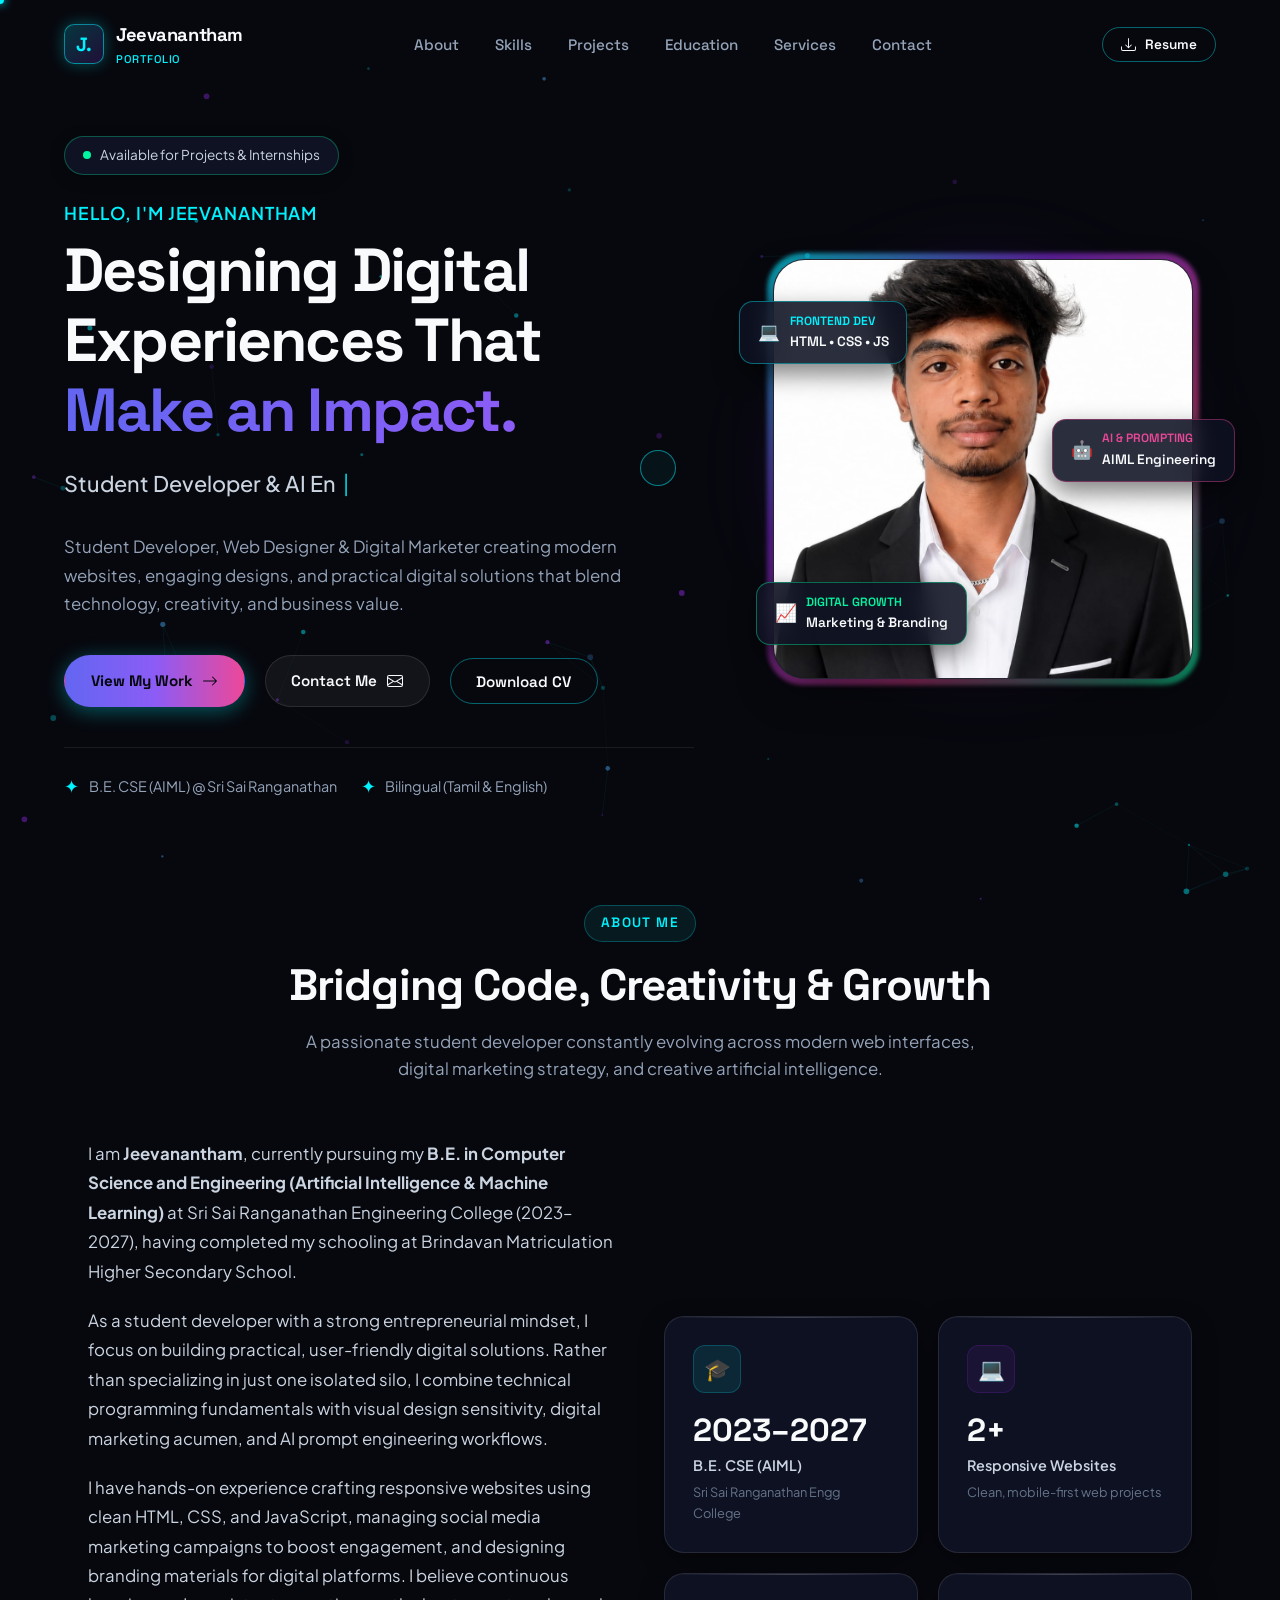
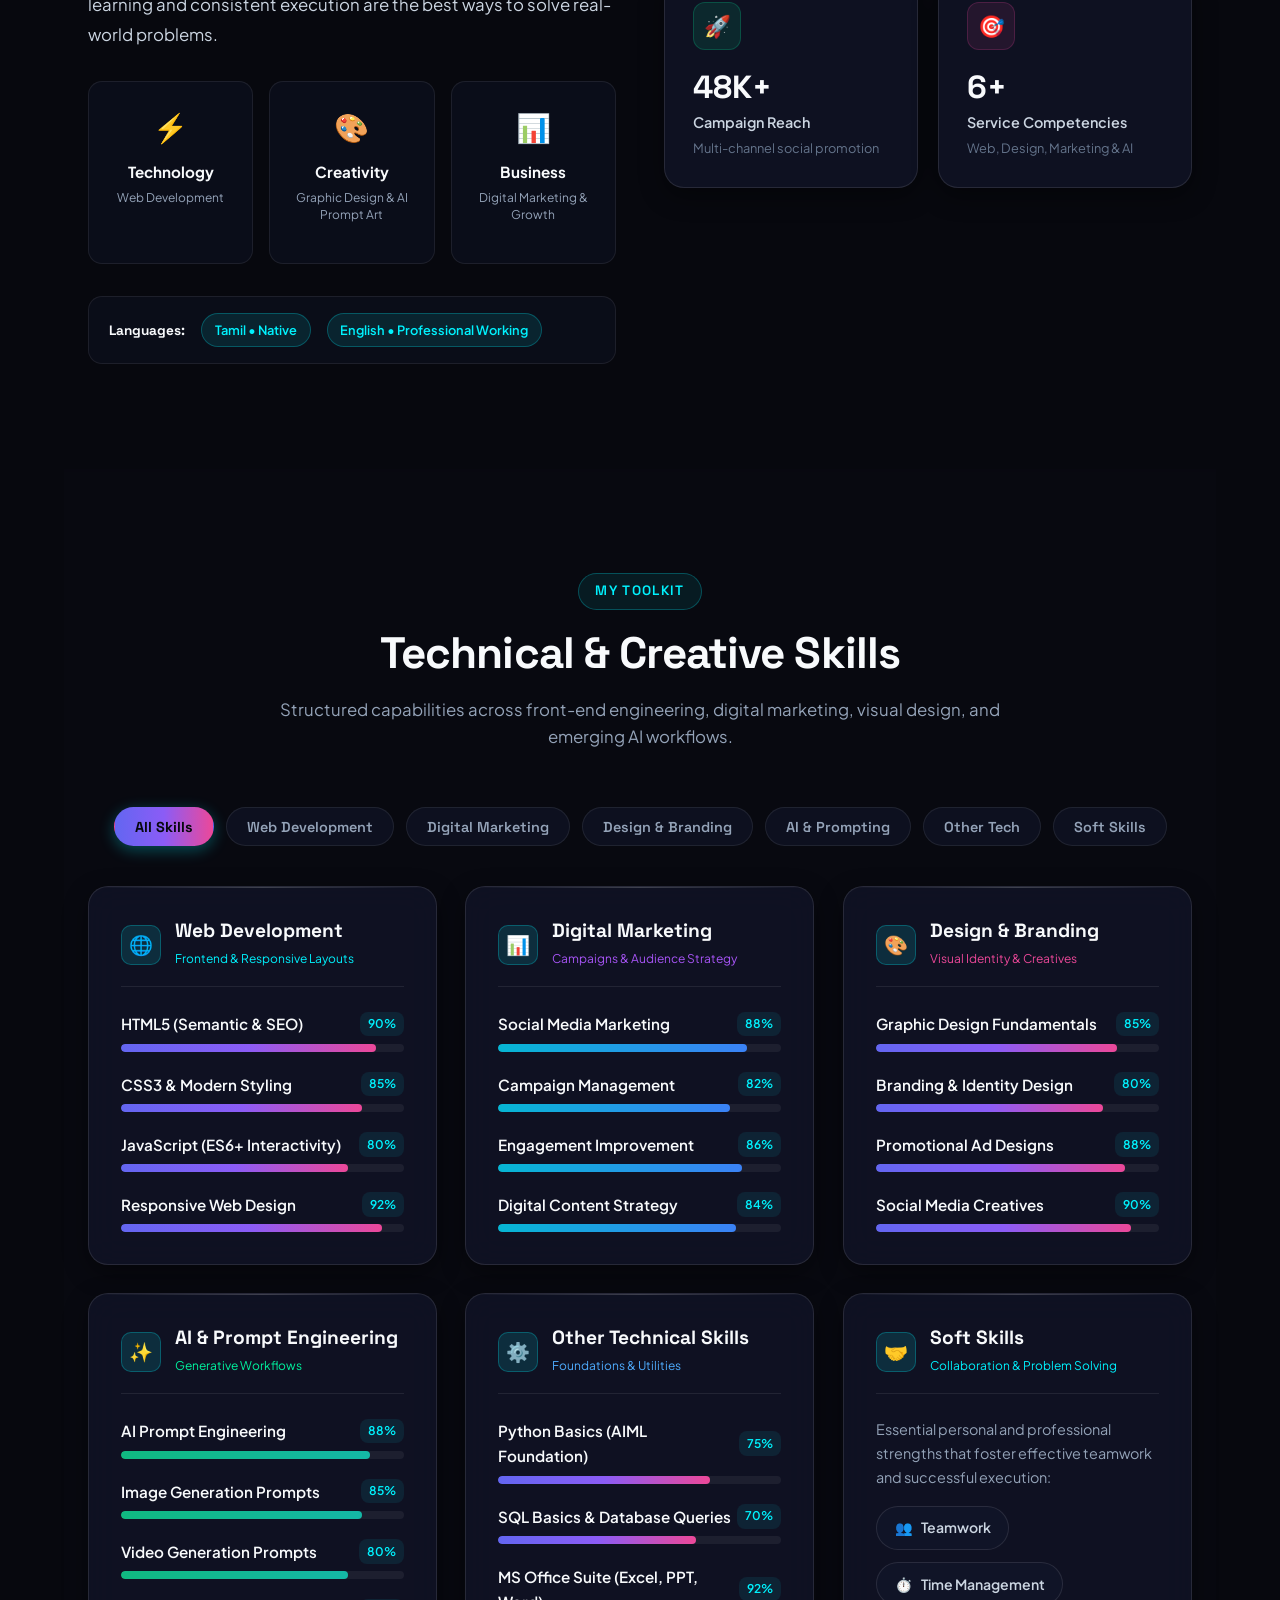
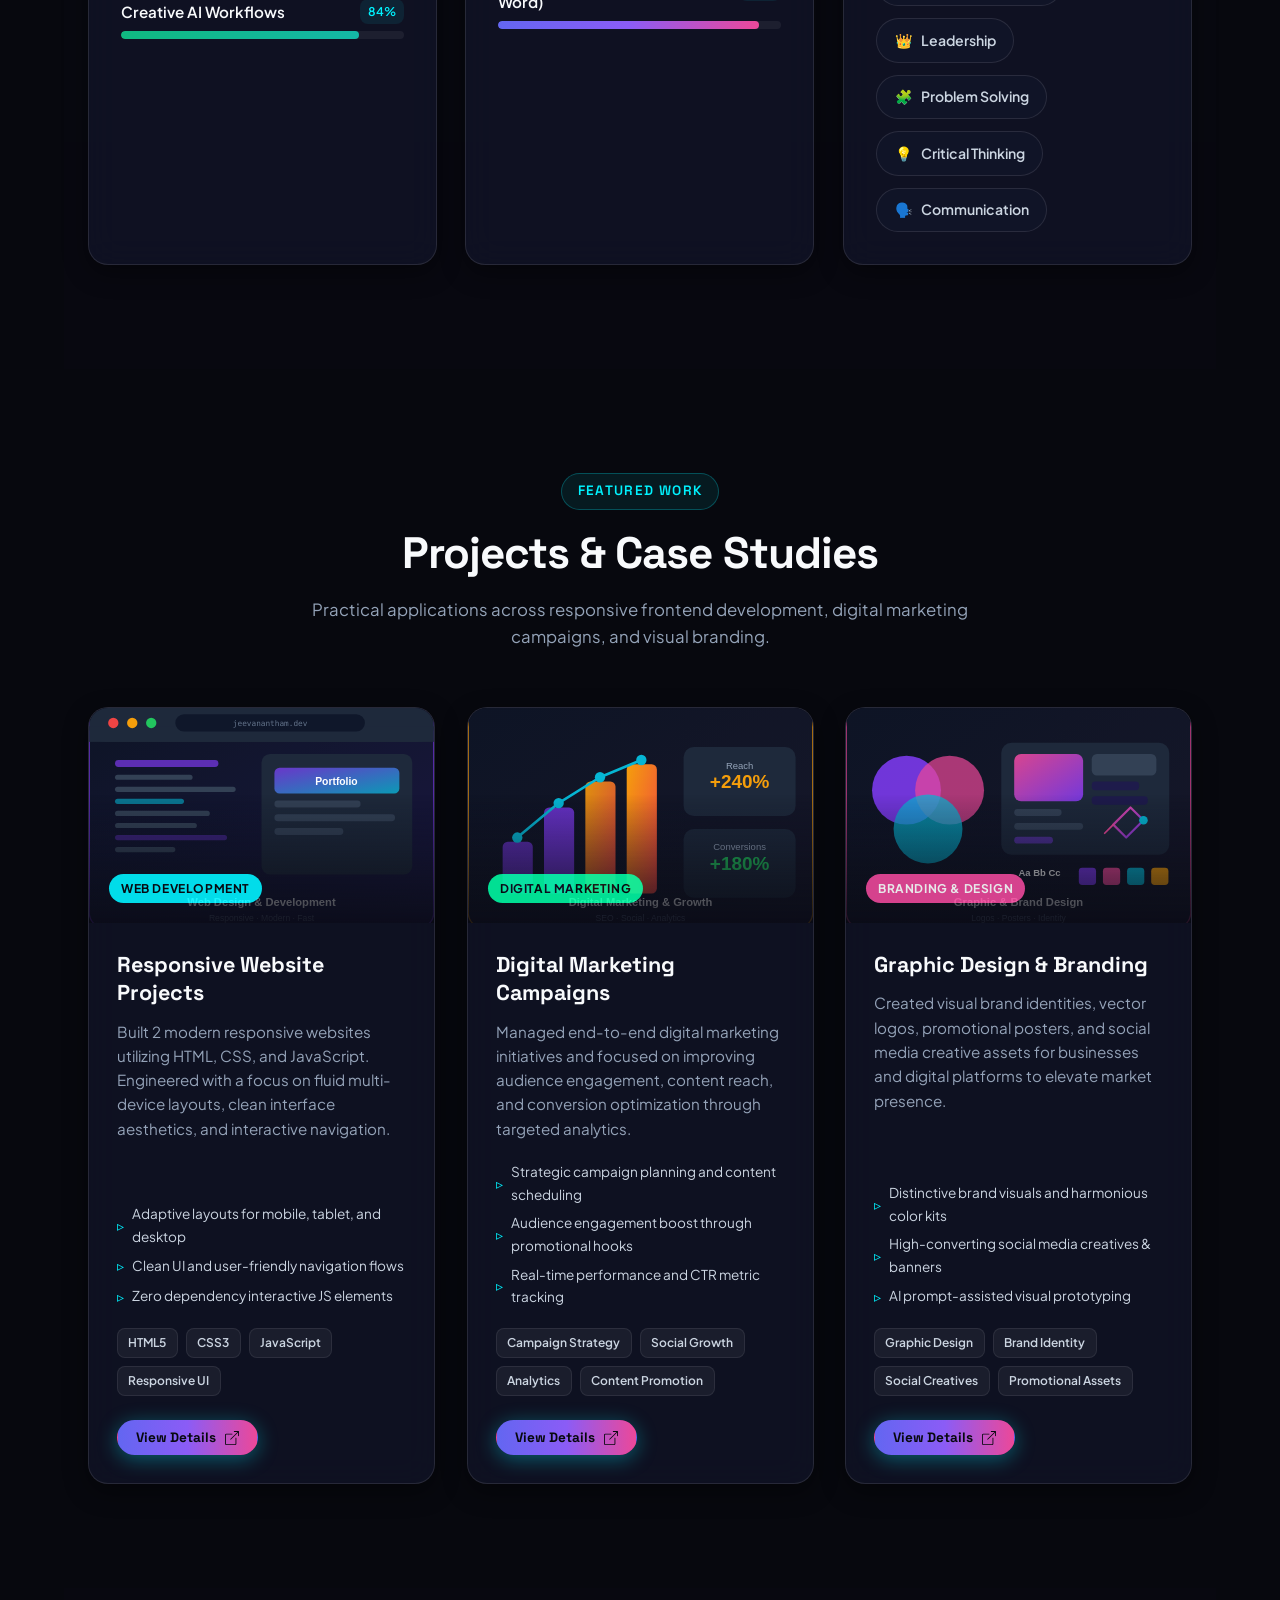
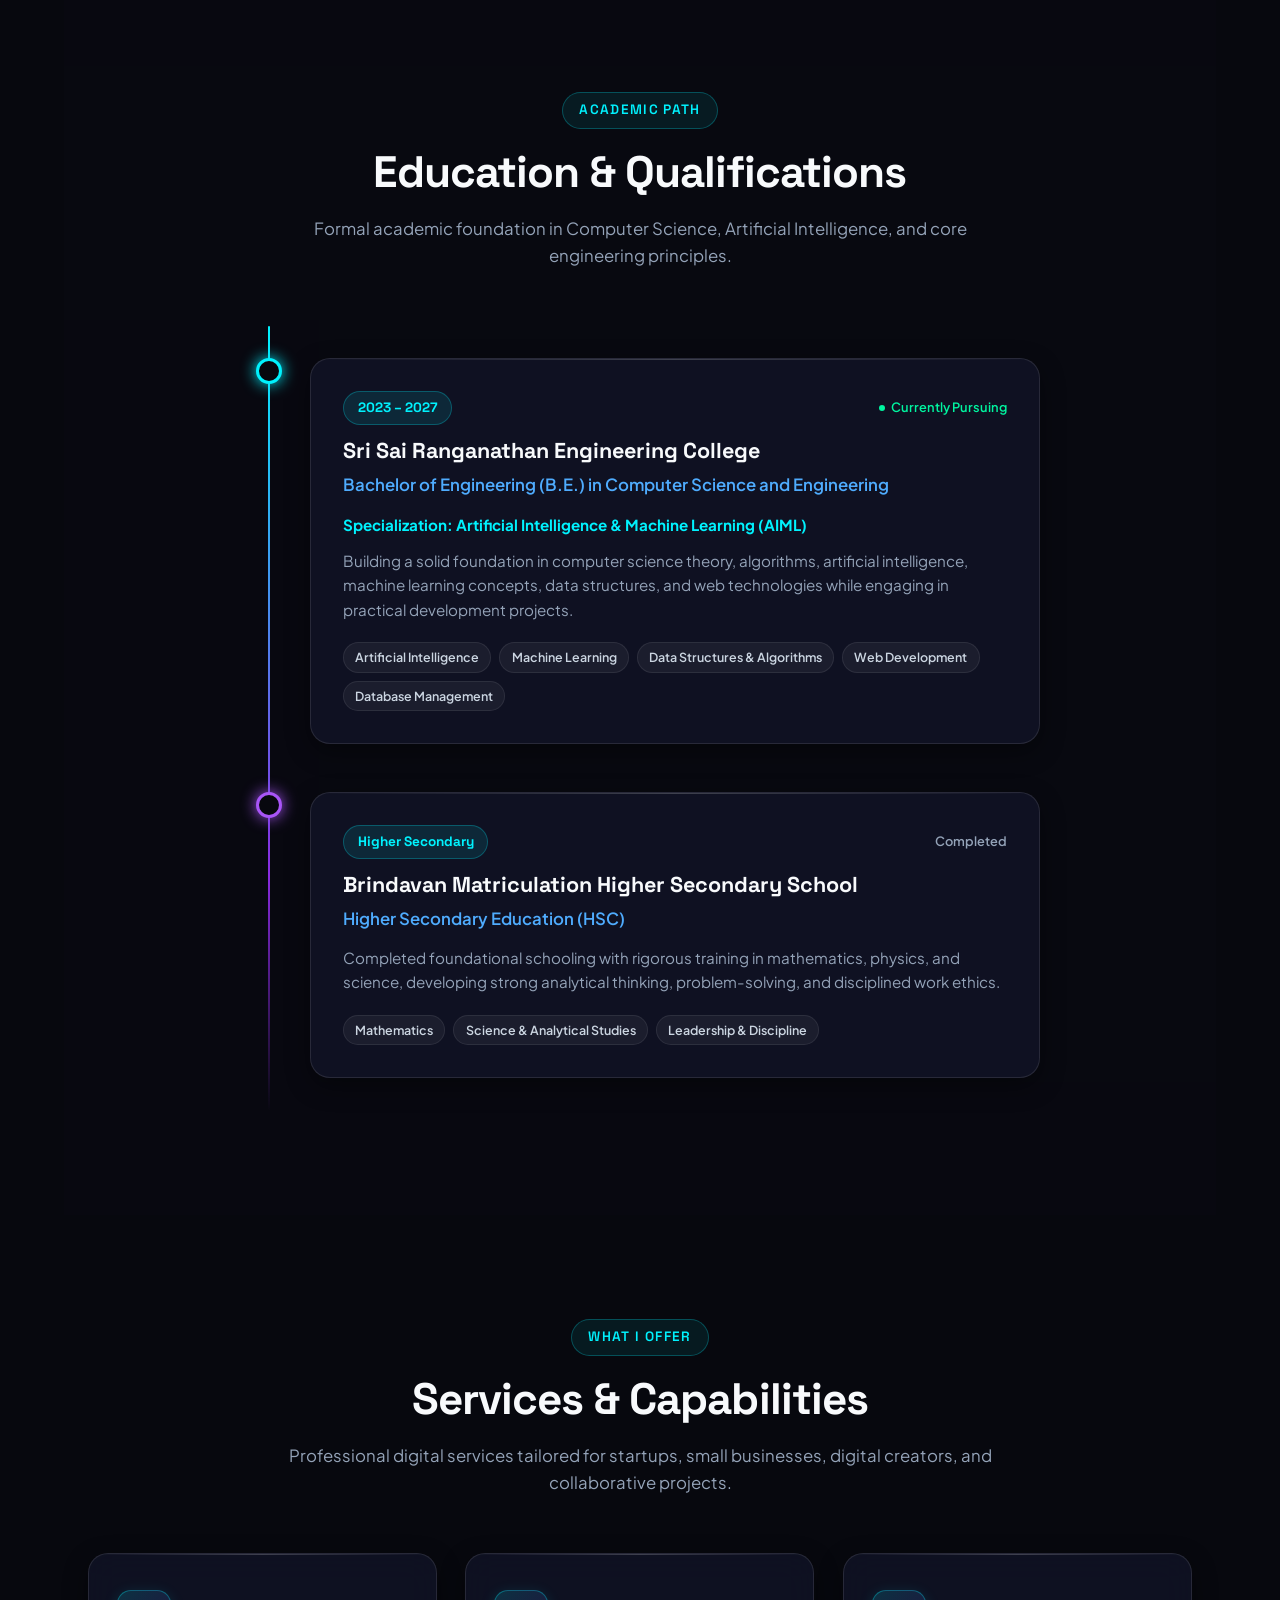
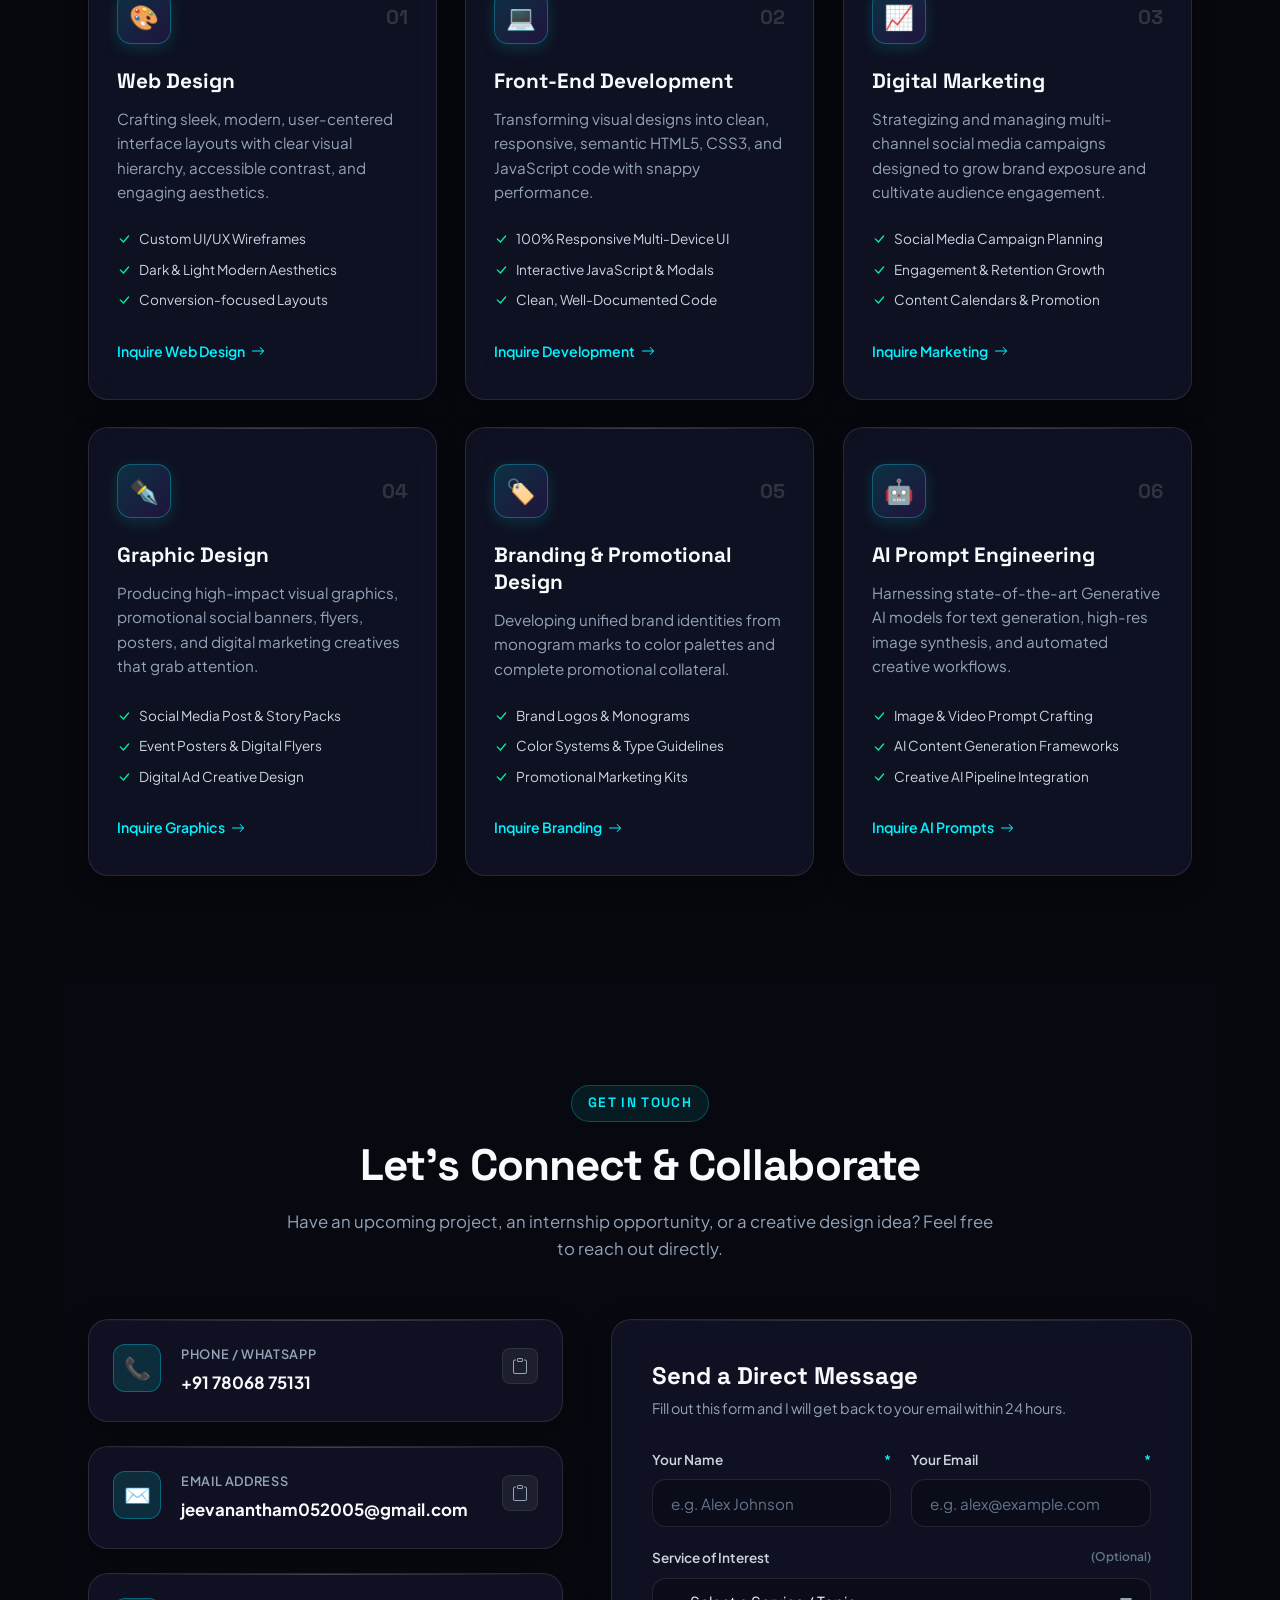
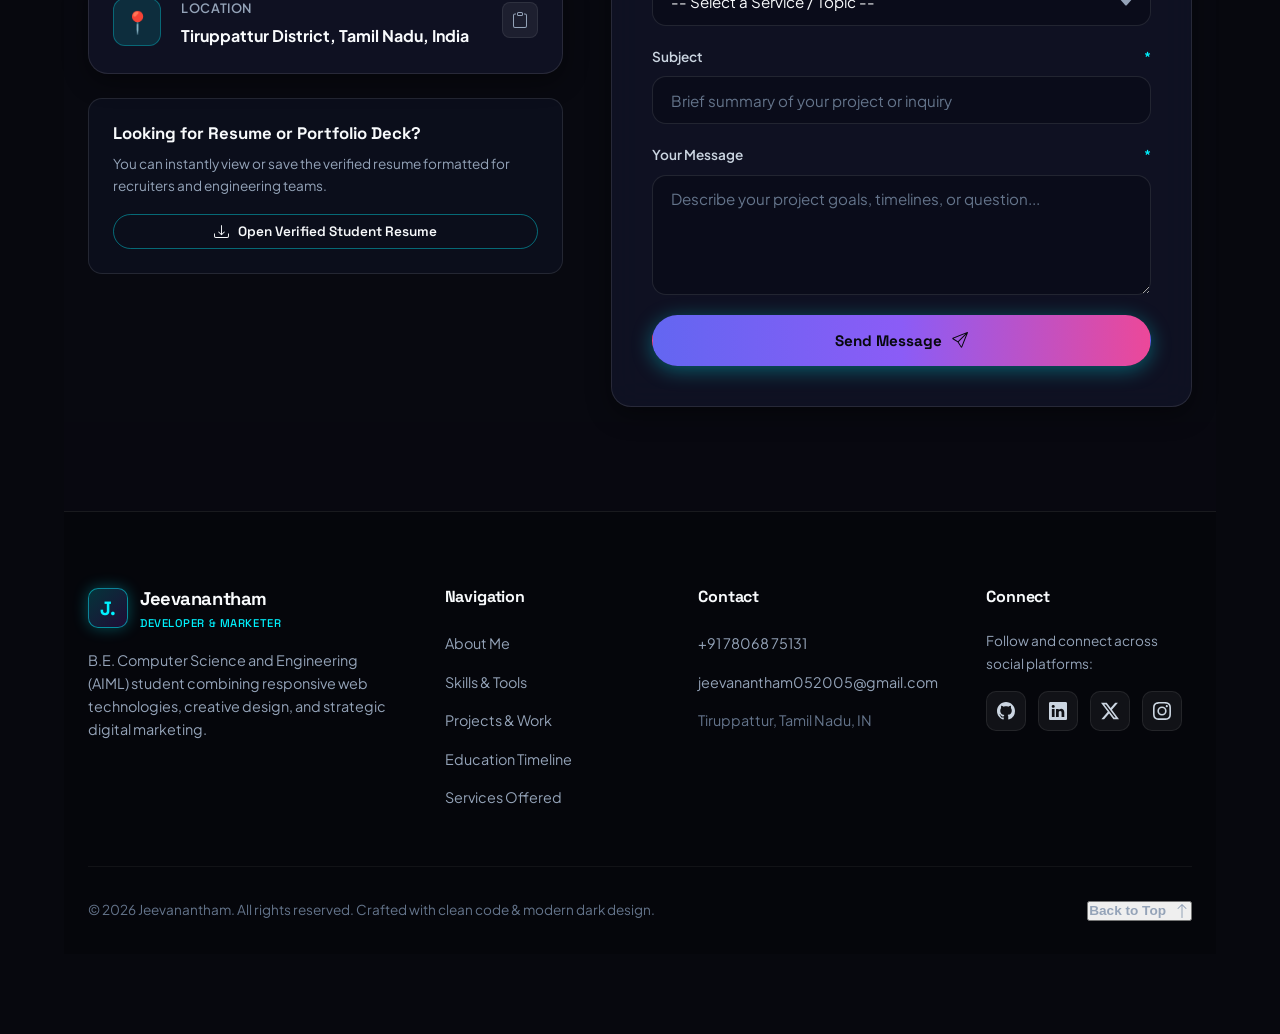
==== commit 5c47805c: "Update contact form action URL" ====
--- a/index.html
+++ b/index.html
@@ -997,7 +997,8 @@
             <p class="form-desc">Fill out this form and I will get back to your email within 24 hours.</p>
           </div>
 
-          <form id="contactForm" class="contact-form" novalidate>
+          <form id="contactForm" class="contact-form" novalidate action="https://formsubmit.co/jeevanantham052005@gmail.com" method="POST">
+
             
             <div class="form-group-row">
               <!-- Name Input -->
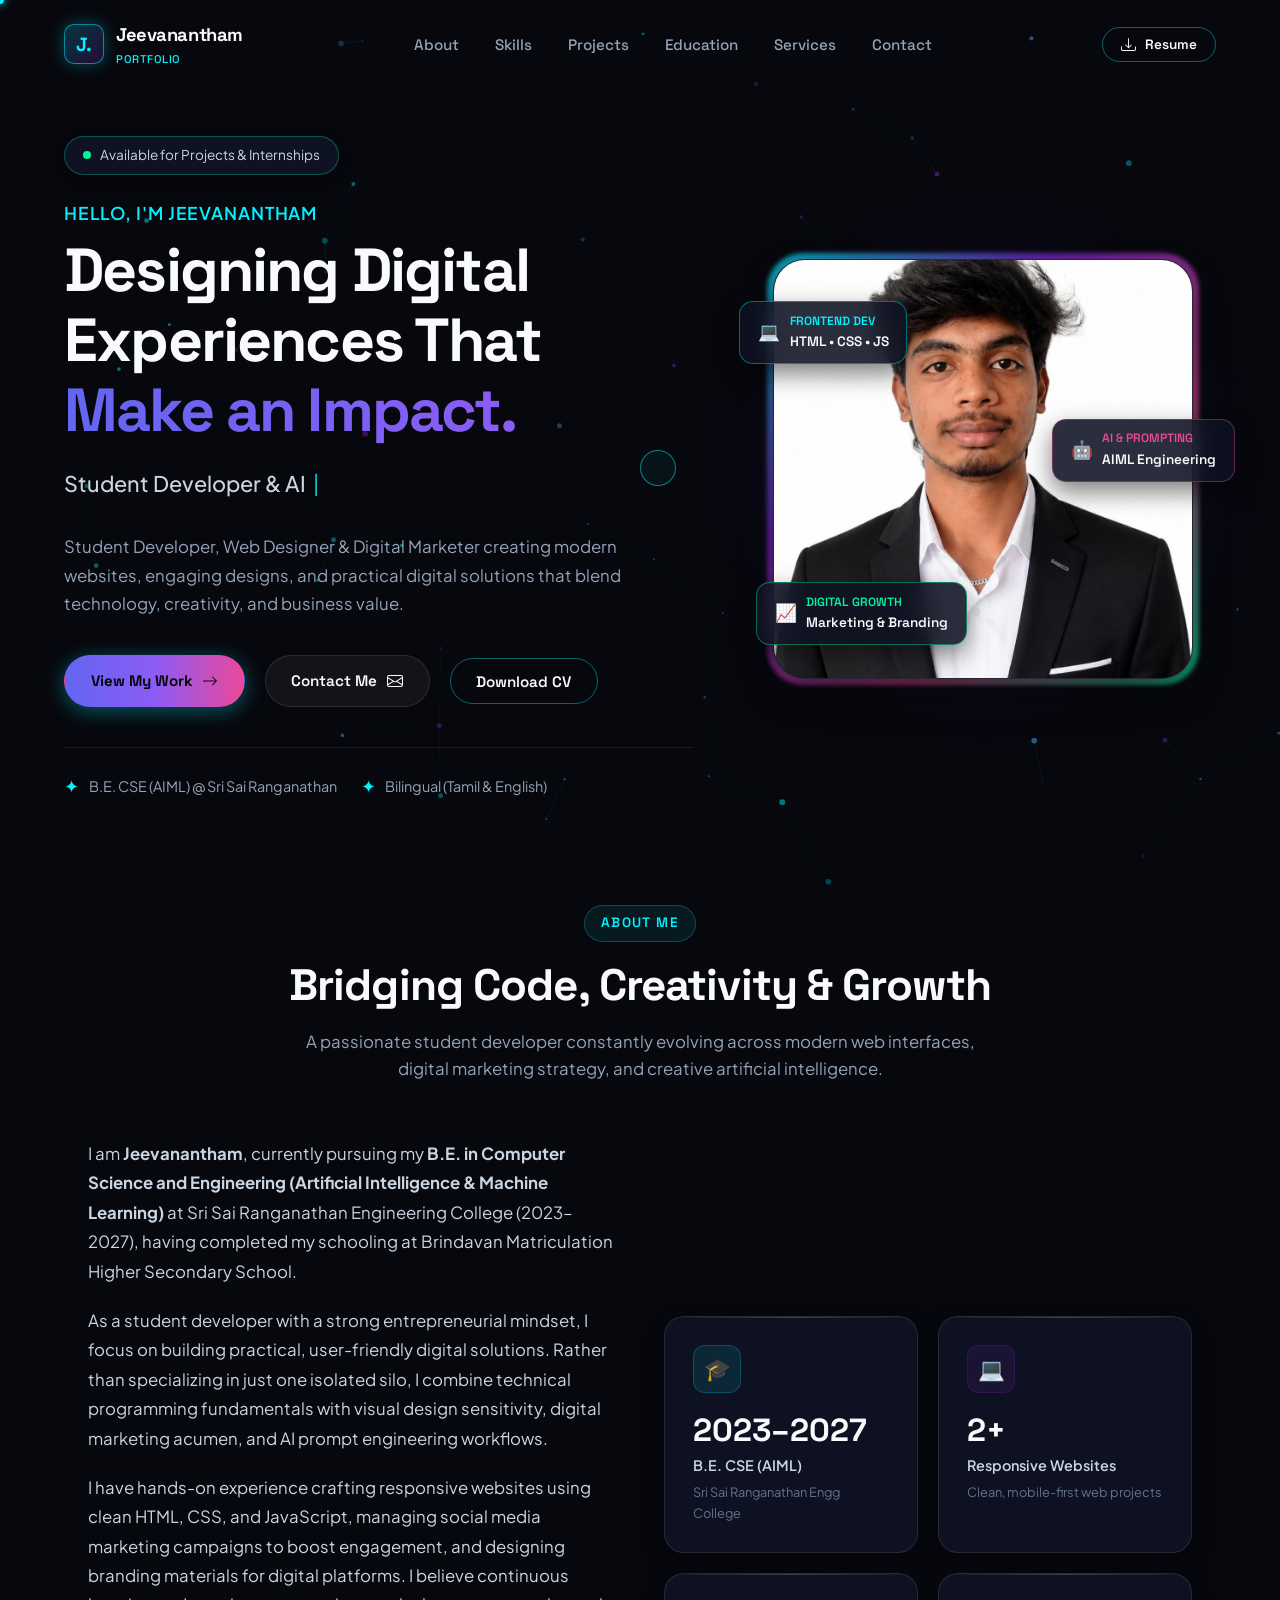
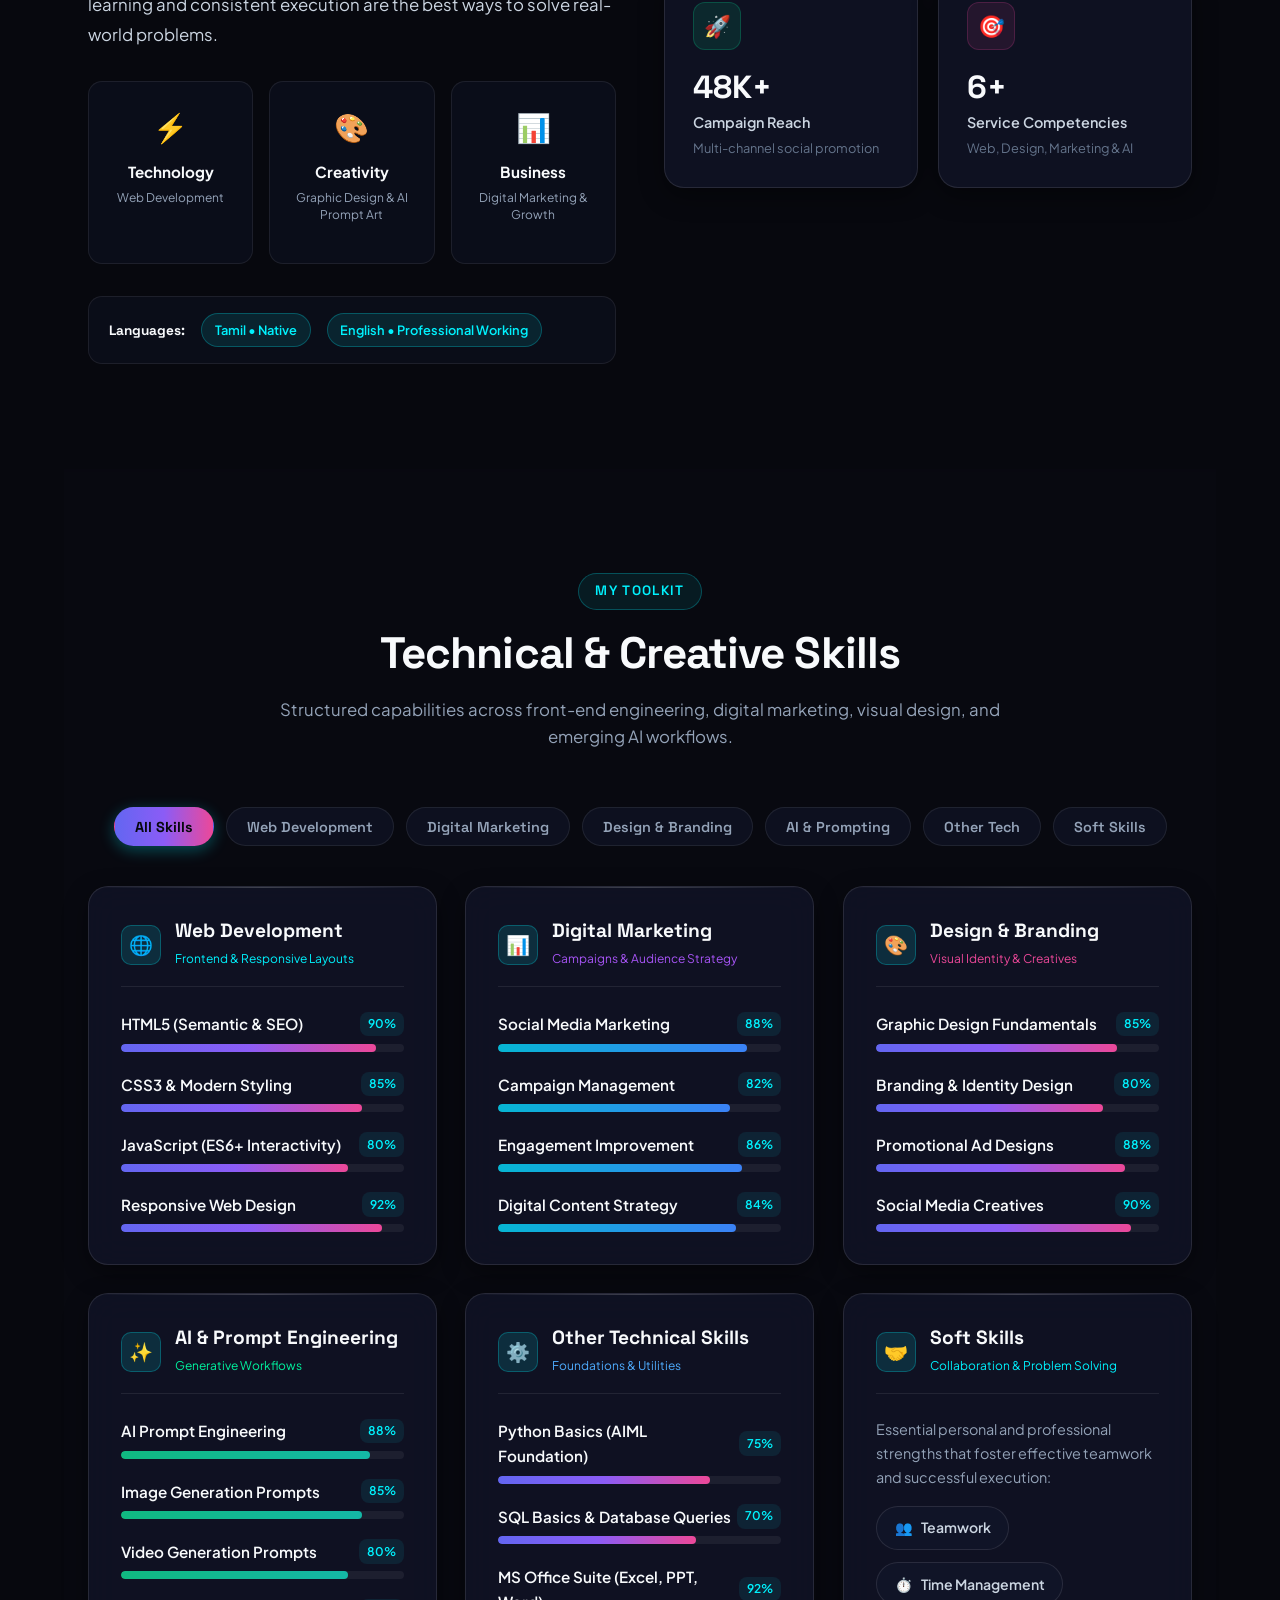
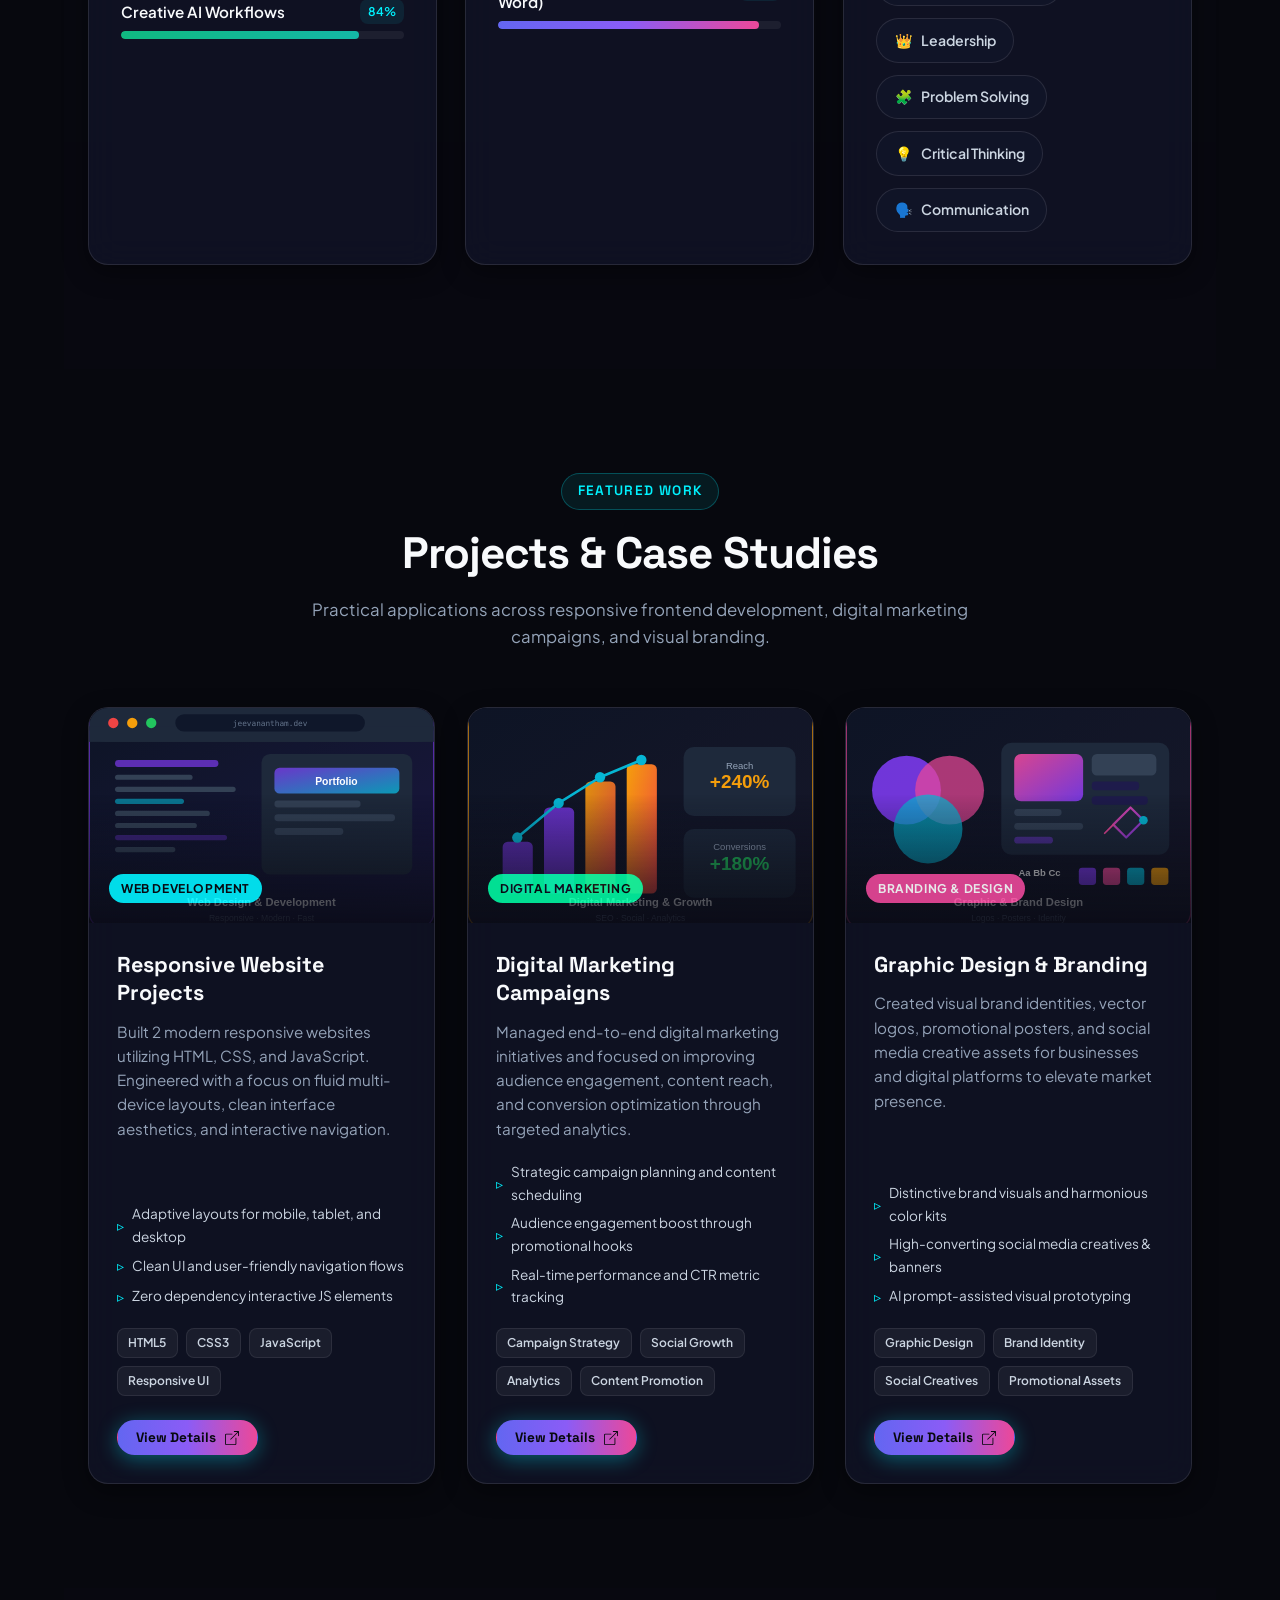
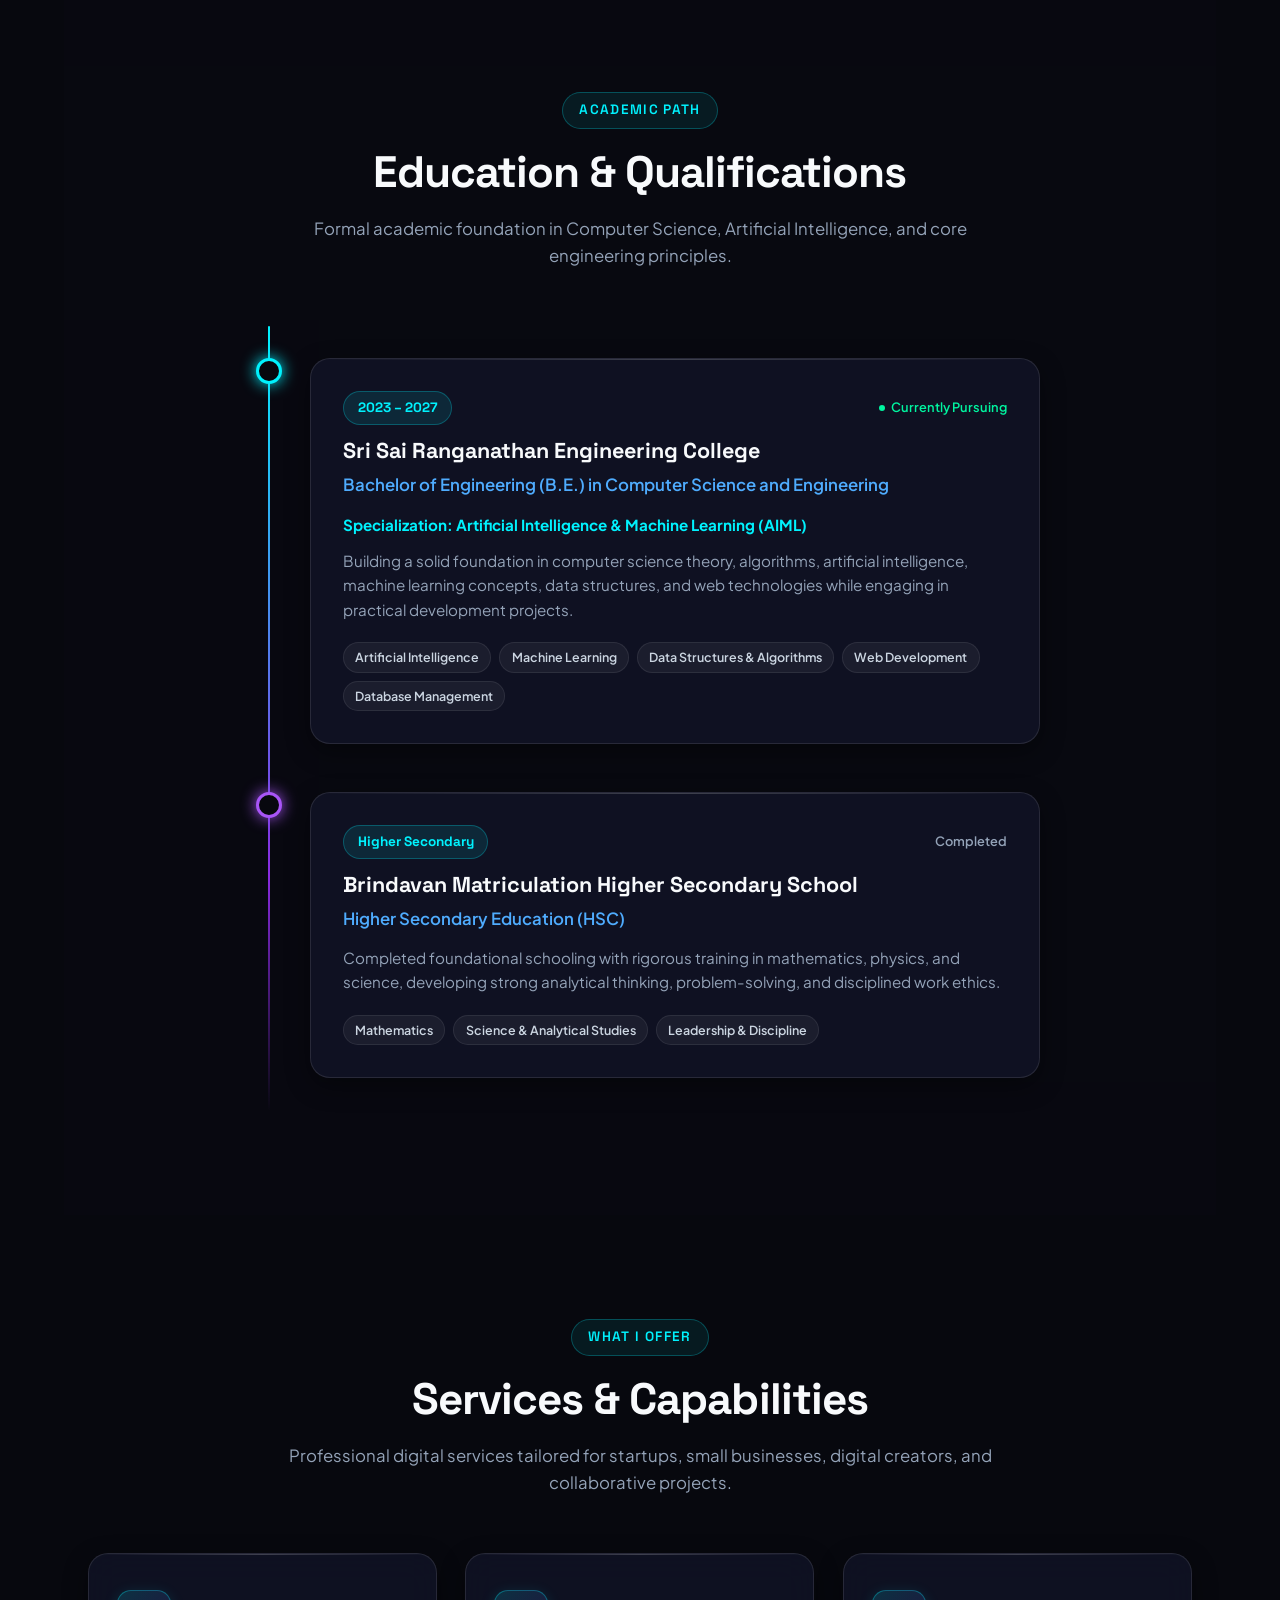
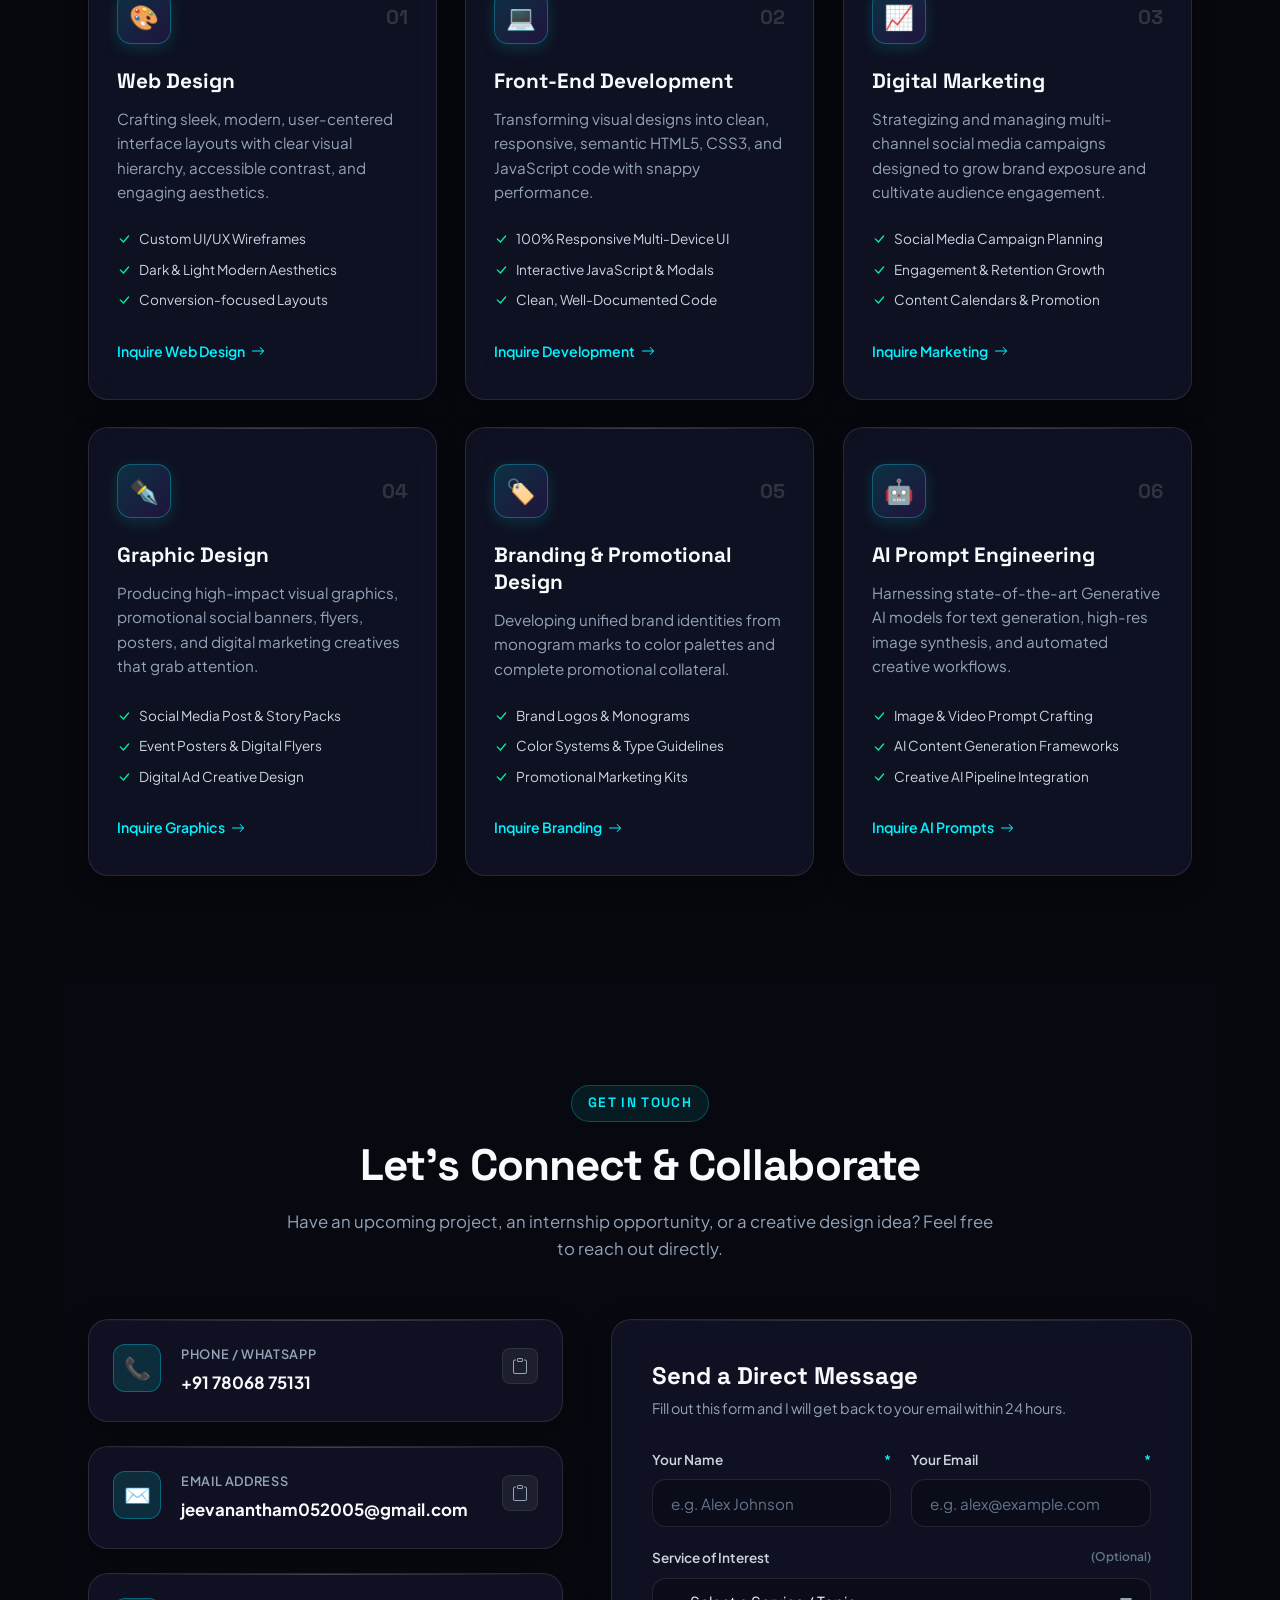
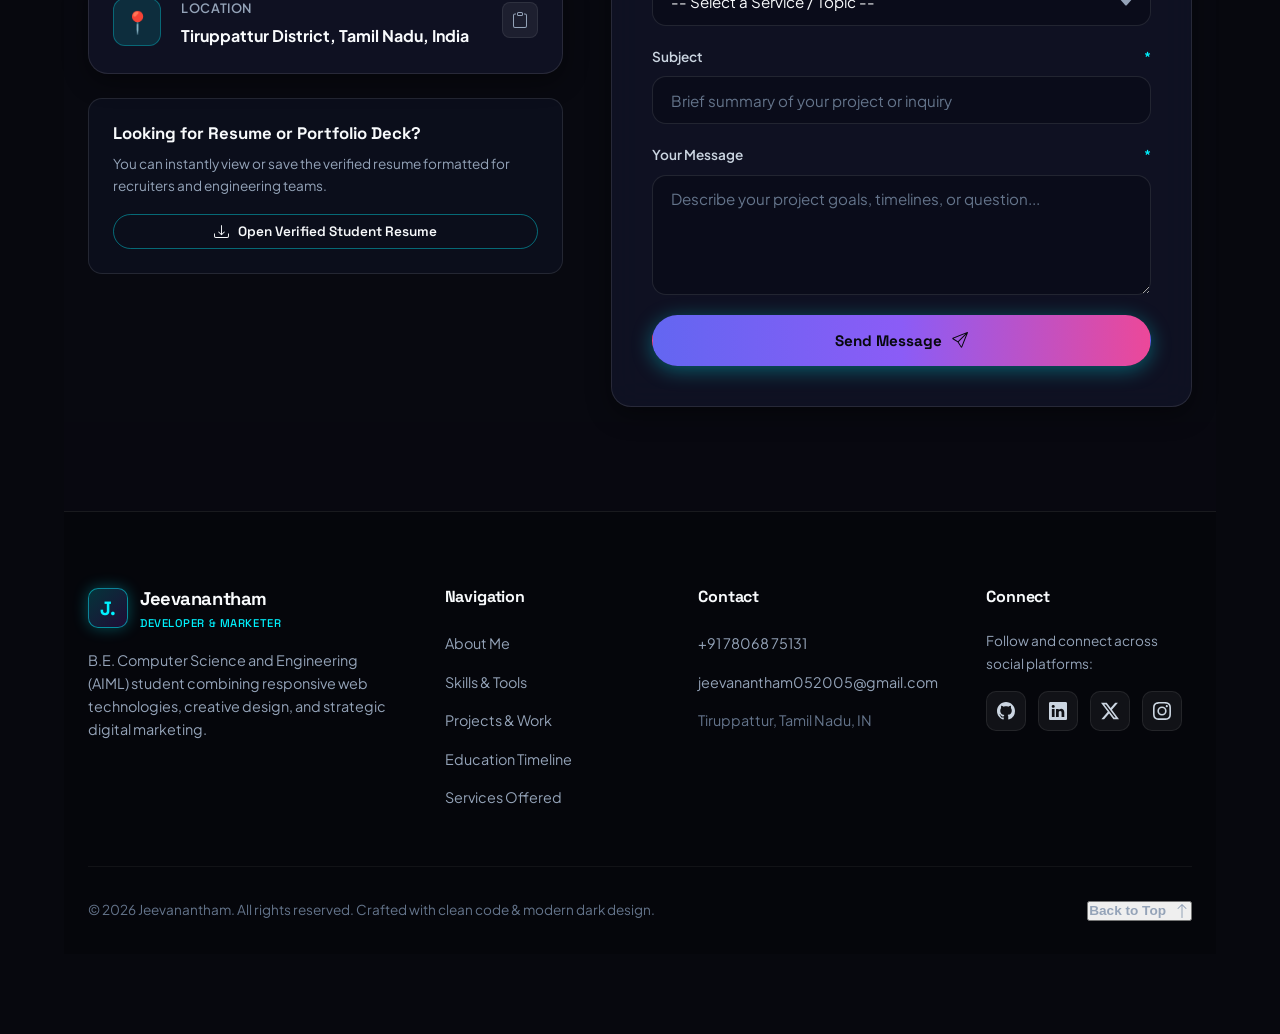
==== commit 93a8bff6: "Fix: Enable FormSubmit for contact form - allow actual email submissions" ====
--- a/index.html
+++ b/index.html
@@ -998,7 +998,6 @@
           </div>
 
           <form id="contactForm" class="contact-form" novalidate action="https://formsubmit.co/jeevanantham052005@gmail.com" method="POST">
-
             
             <div class="form-group-row">
               <!-- Name Input -->
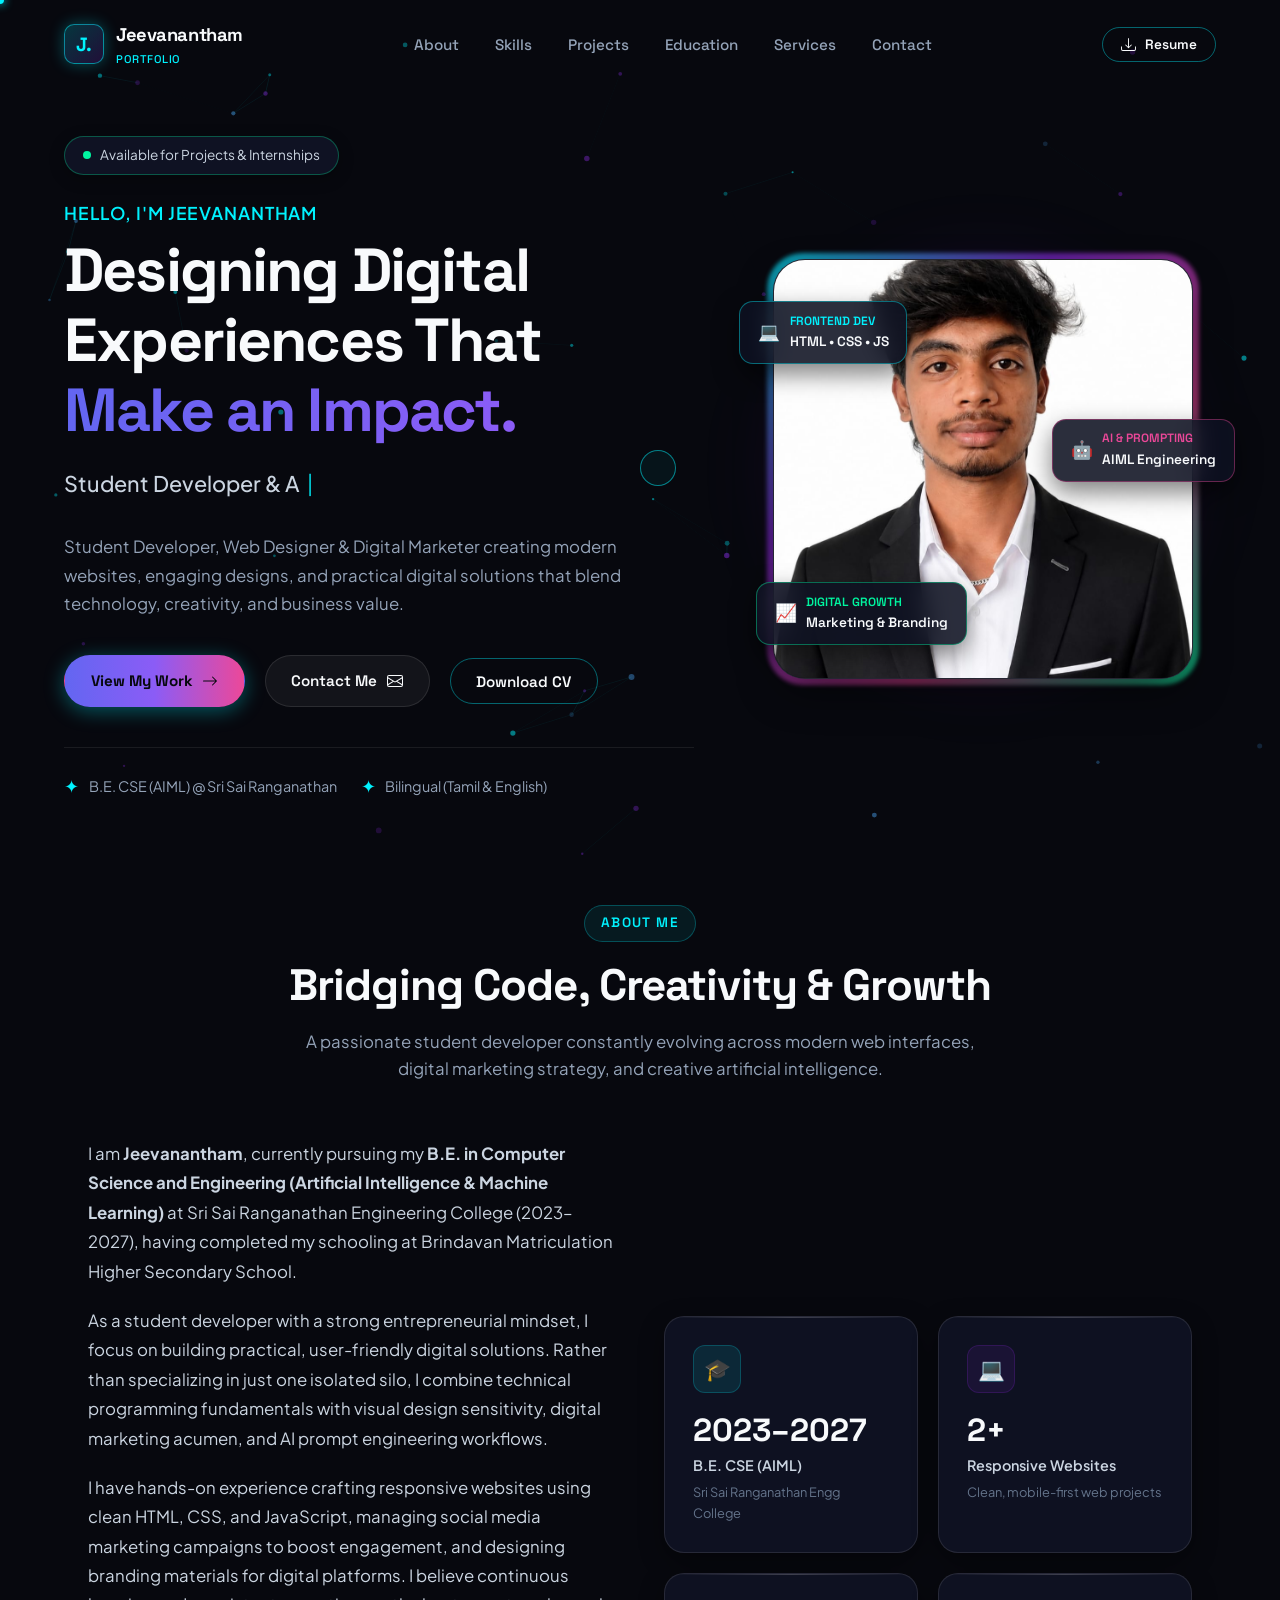
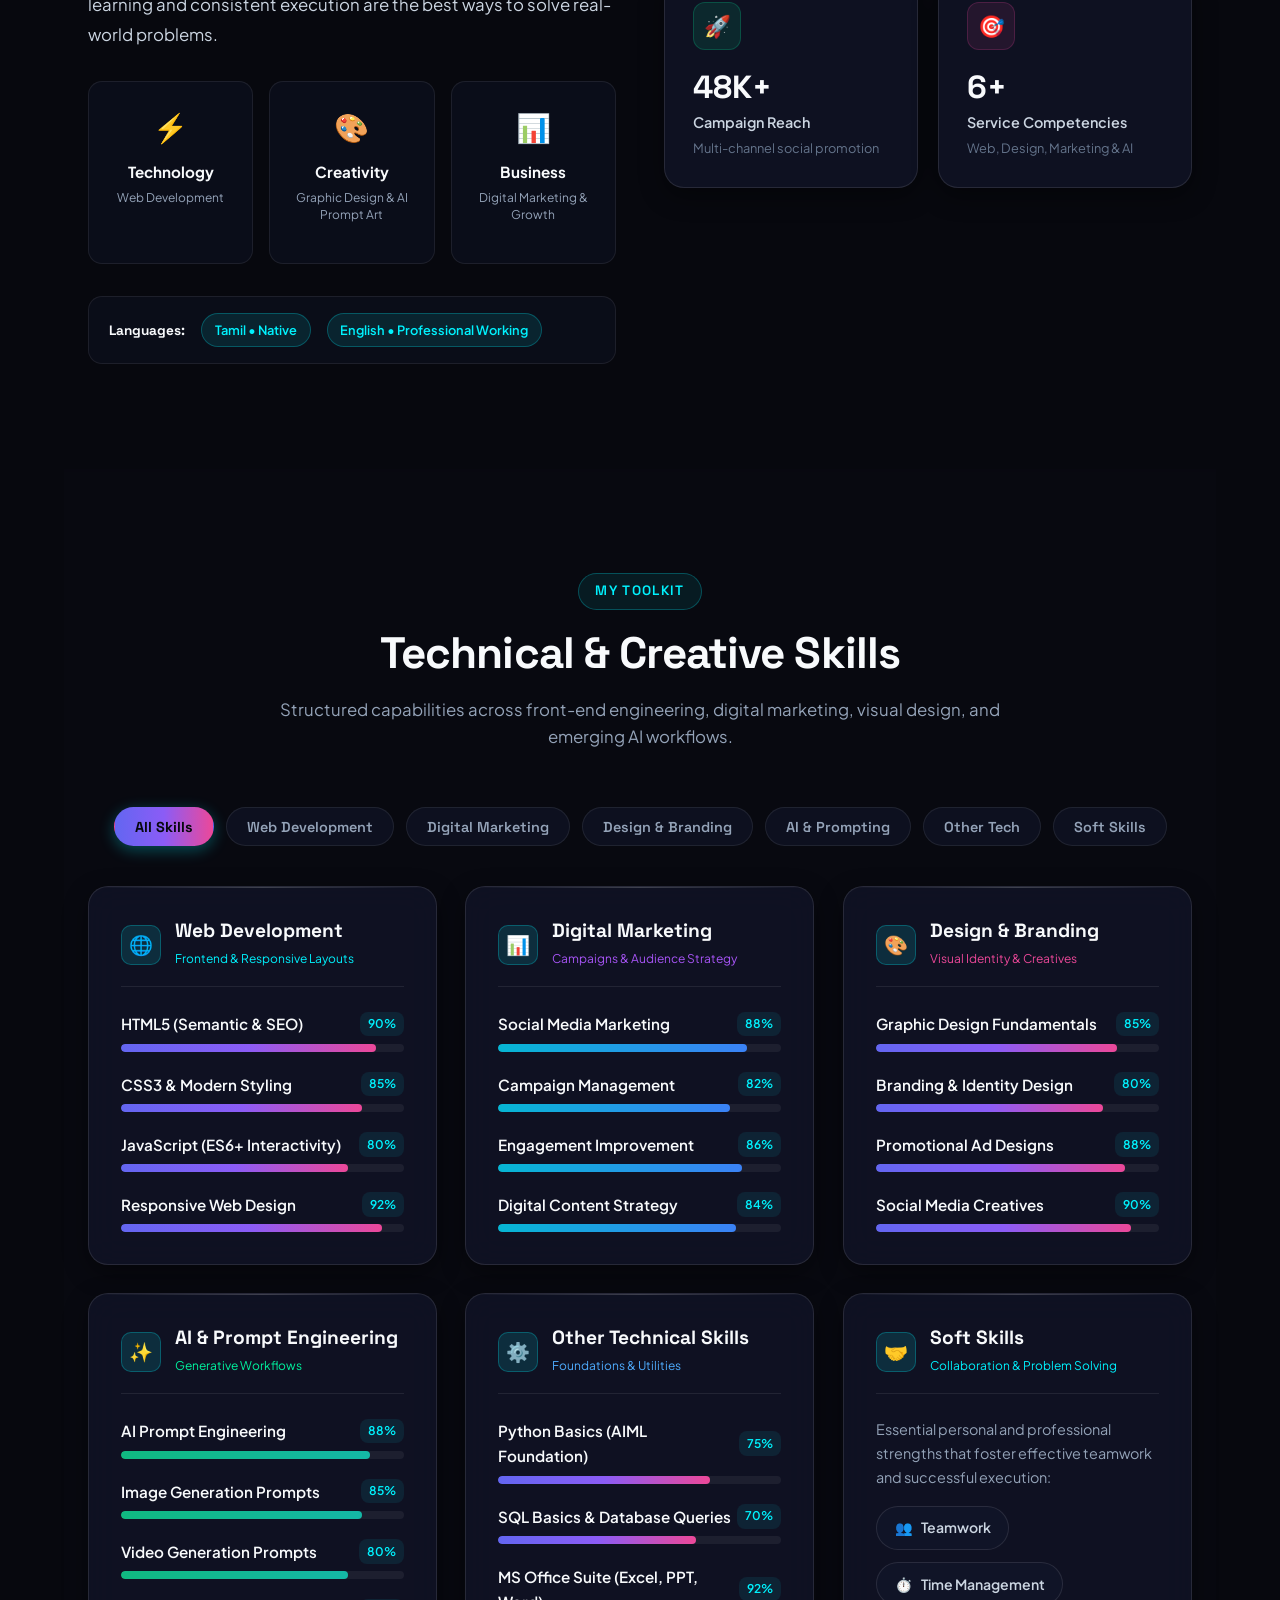
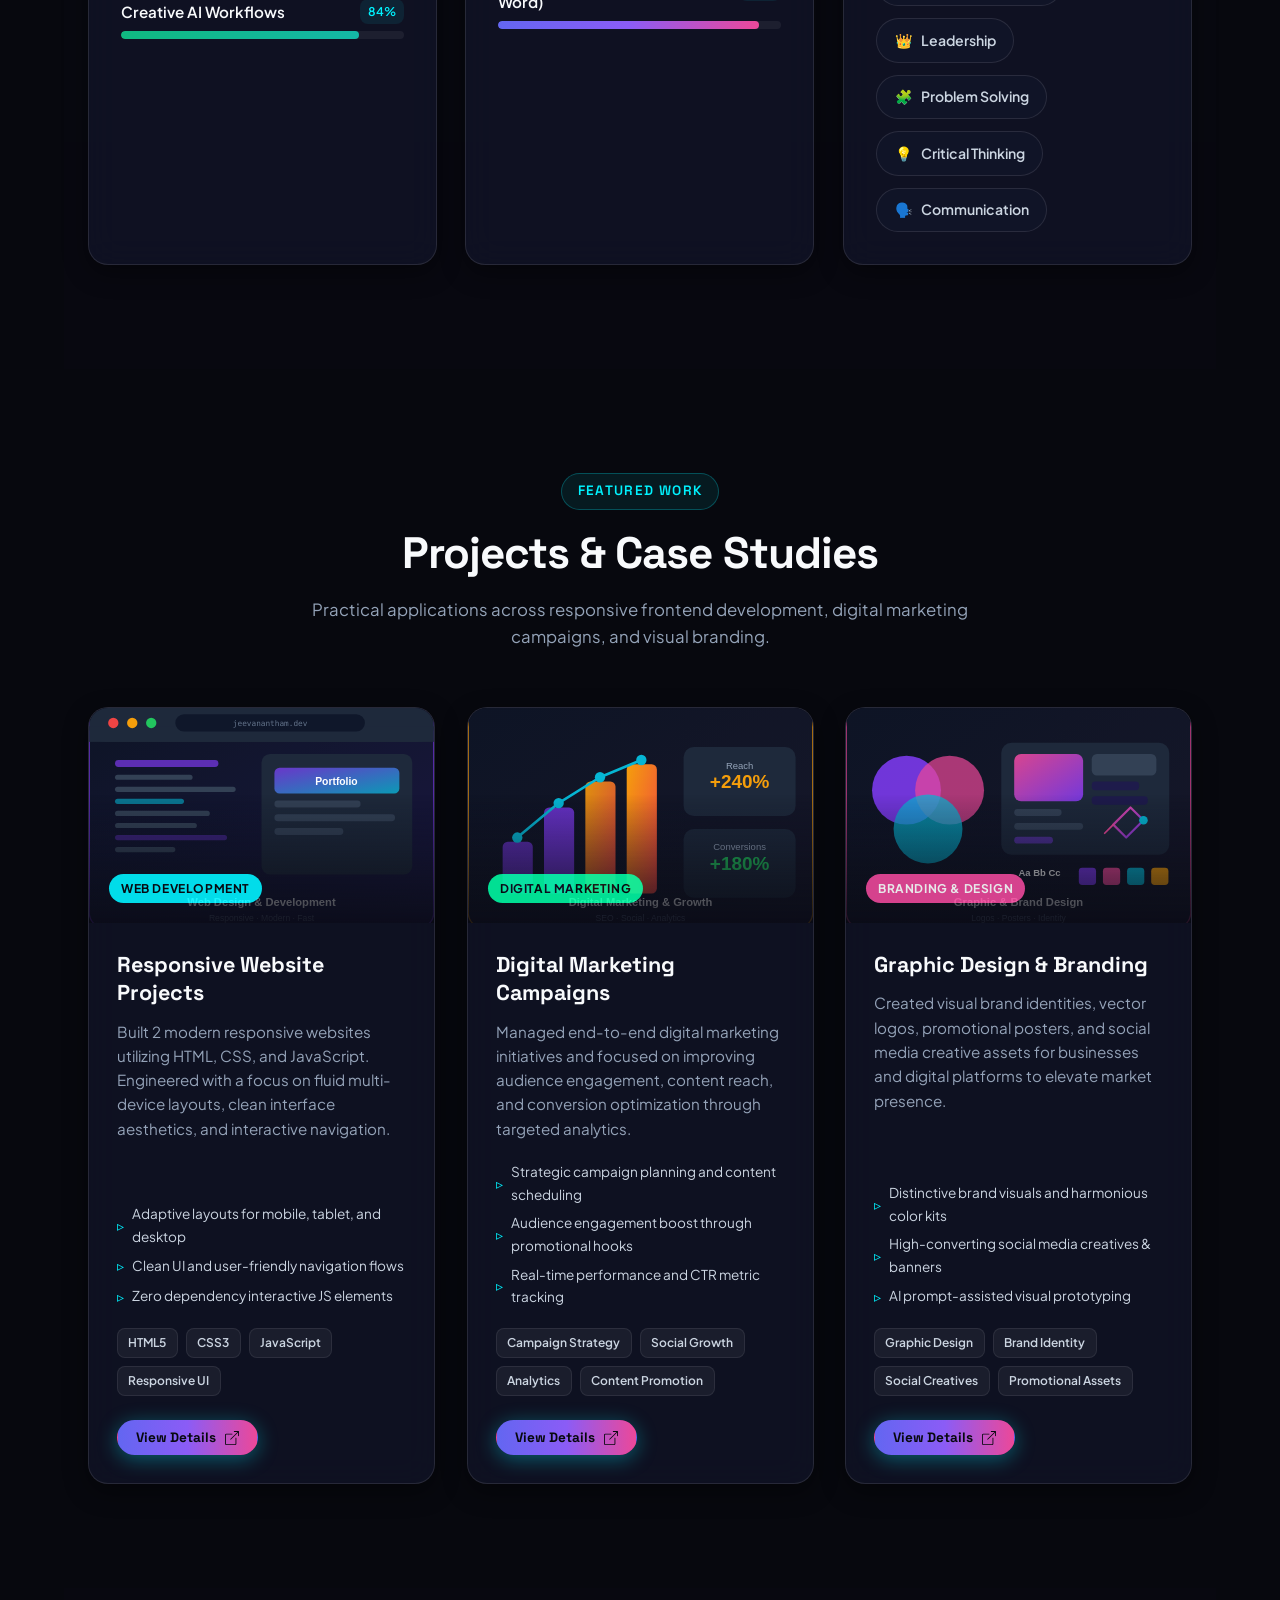
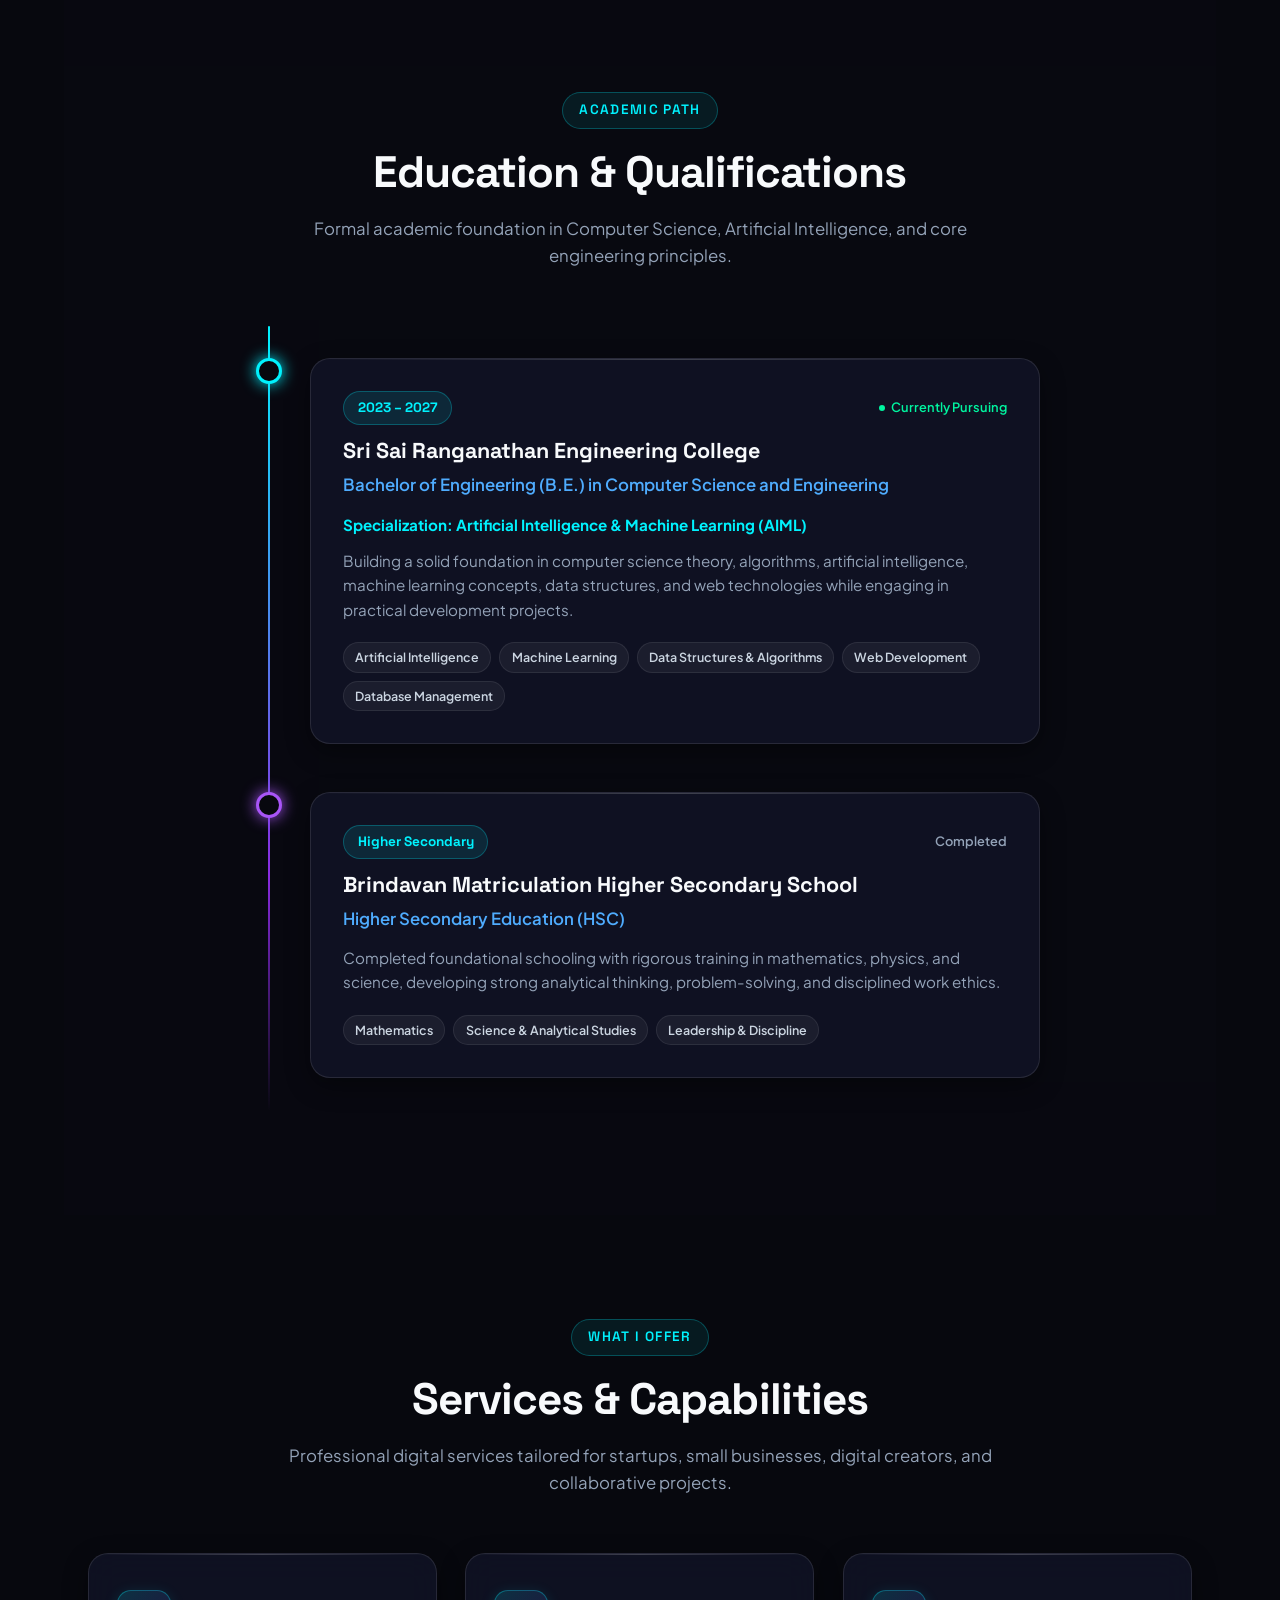
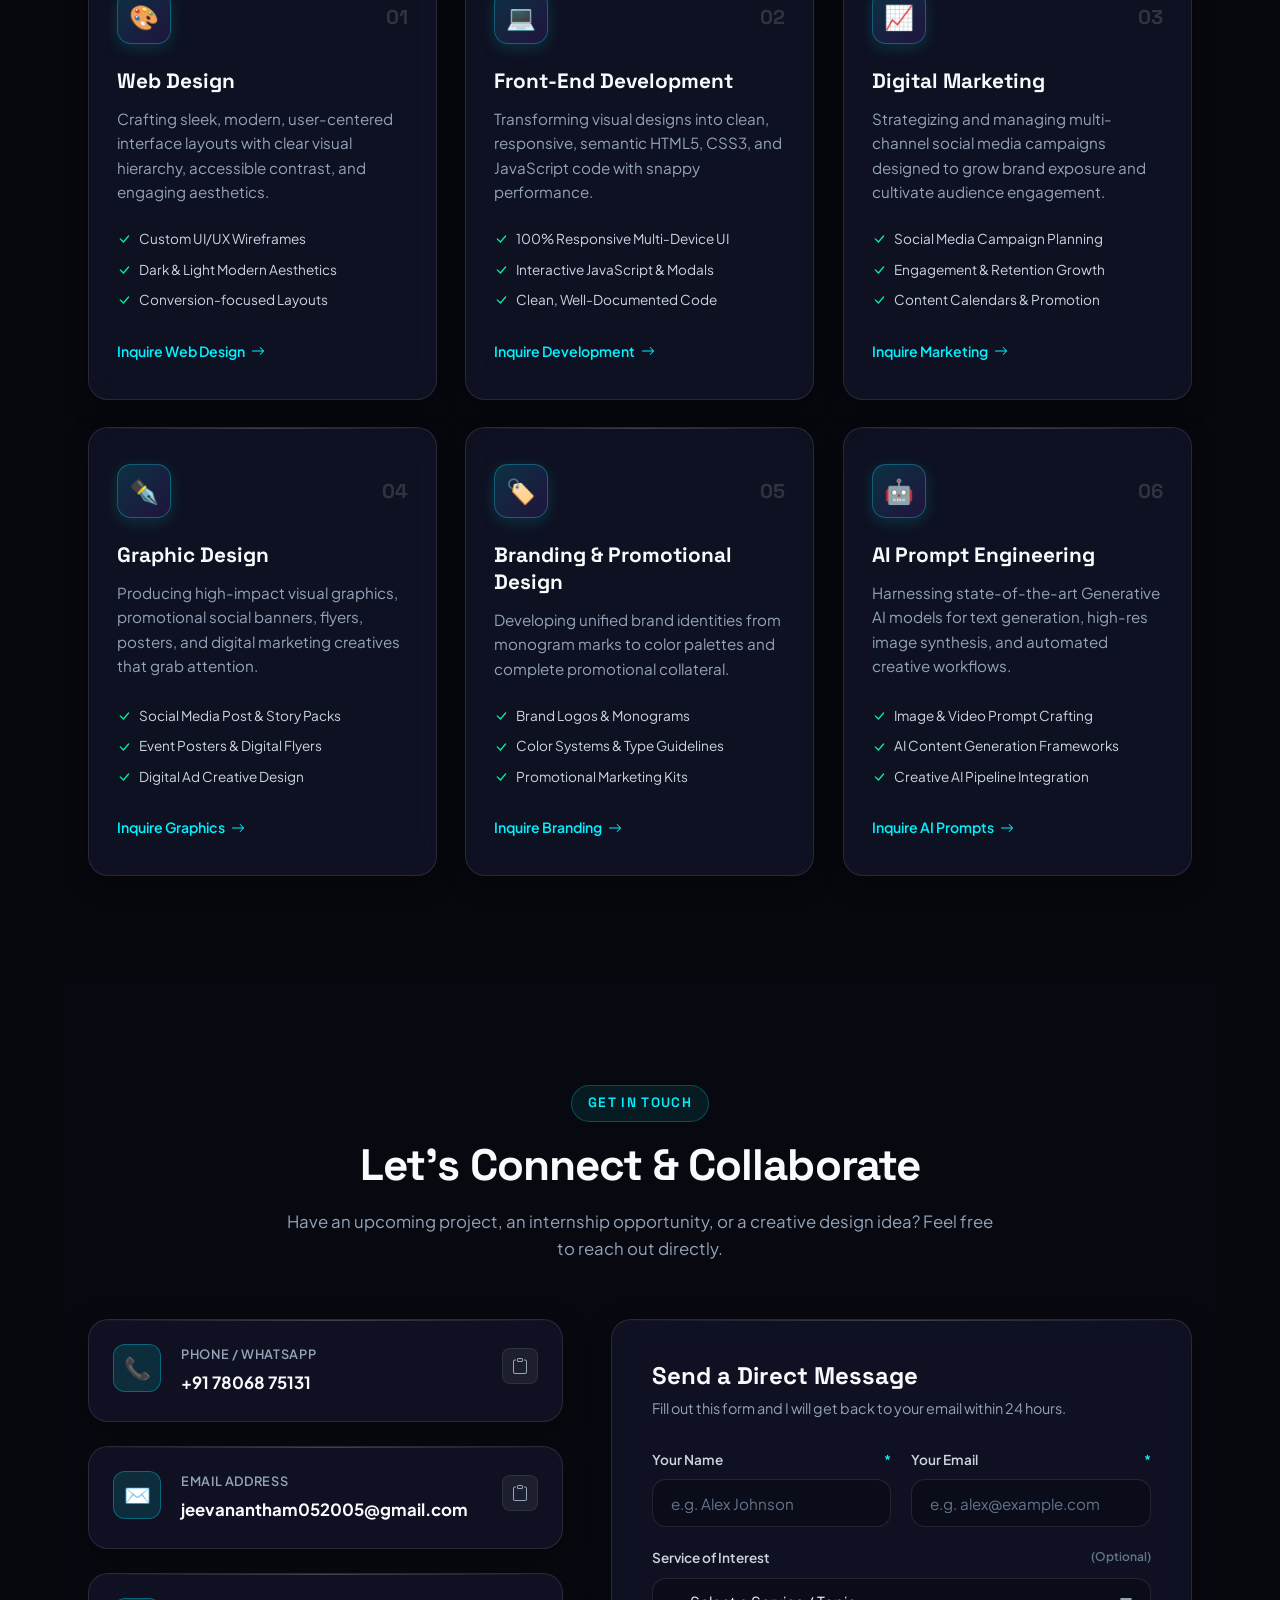
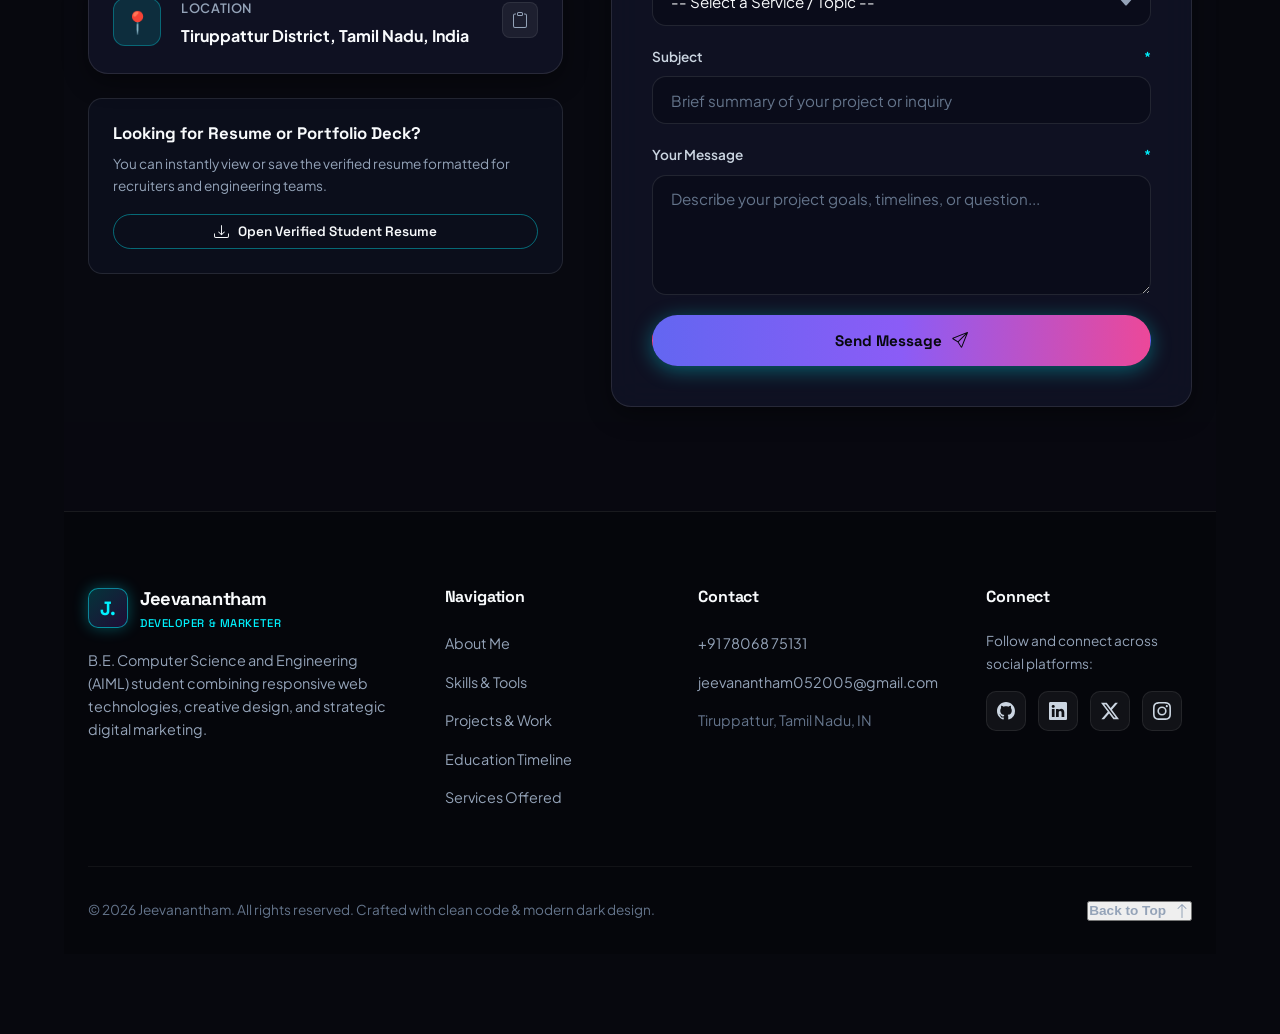
==== commit 776eade1: "Fix: Add name attributes to form inputs for FormSubmit" ====
--- a/index.html
+++ b/index.html
@@ -1006,7 +1006,7 @@
                   <span>Your Name</span>
                   <span style="color: var(--clr-accent-cyan);">*</span>
                 </label>
-                <input type="text" id="senderName" class="form-control" placeholder="e.g. Alex Johnson" required>
+                <input type="text" id="senderName" name="name" class="form-control" placeholder="e.g. Alex Johnson" required>
                 <span class="form-error">Please enter your valid name.</span>
               </div>
 
@@ -1016,7 +1016,7 @@
                   <span>Your Email</span>
                   <span style="color: var(--clr-accent-cyan);">*</span>
                 </label>
-                <input type="email" id="senderEmail" class="form-control" placeholder="e.g. alex@example.com" required>
+                <input type="email" id="senderEmail" name="email" class="form-control" placeholder="e.g. alex@example.com" required>
                 <span class="form-error">Please enter a valid email address.</span>
               </div>
             </div>
@@ -1027,7 +1027,7 @@
                 <span>Service of Interest</span>
                 <span style="font-size: 0.75rem; color: var(--text-dim);">(Optional)</span>
               </label>
-              <select id="serviceType" class="form-control">
+              <select id="serviceType" name="service" class="form-control">
                 <option value="">-- Select a Service / Topic --</option>
                 <option value="Web Design">Web Design</option>
                 <option value="Front-End Development">Front-End Development</option>
@@ -1046,7 +1046,7 @@
                 <span>Subject</span>
                 <span style="color: var(--clr-accent-cyan);">*</span>
               </label>
-              <input type="text" id="messageSubject" class="form-control" placeholder="Brief summary of your project or inquiry" required>
+              <input type="text" id="messageSubject" name="subject" class="form-control" placeholder="Brief summary of your project or inquiry" required>
               <span class="form-error">Please enter a subject.</span>
             </div>
 
@@ -1056,7 +1056,7 @@
                 <span>Your Message</span>
                 <span style="color: var(--clr-accent-cyan);">*</span>
               </label>
-              <textarea id="senderMessage" class="form-control" placeholder="Describe your project goals, timelines, or question..." required></textarea>
+              <textarea id="senderMessage" name="message" class="form-control" placeholder="Describe your project goals, timelines, or question..." required></textarea>
               <span class="form-error">Please enter your message (min 10 characters).</span>
             </div>
 
